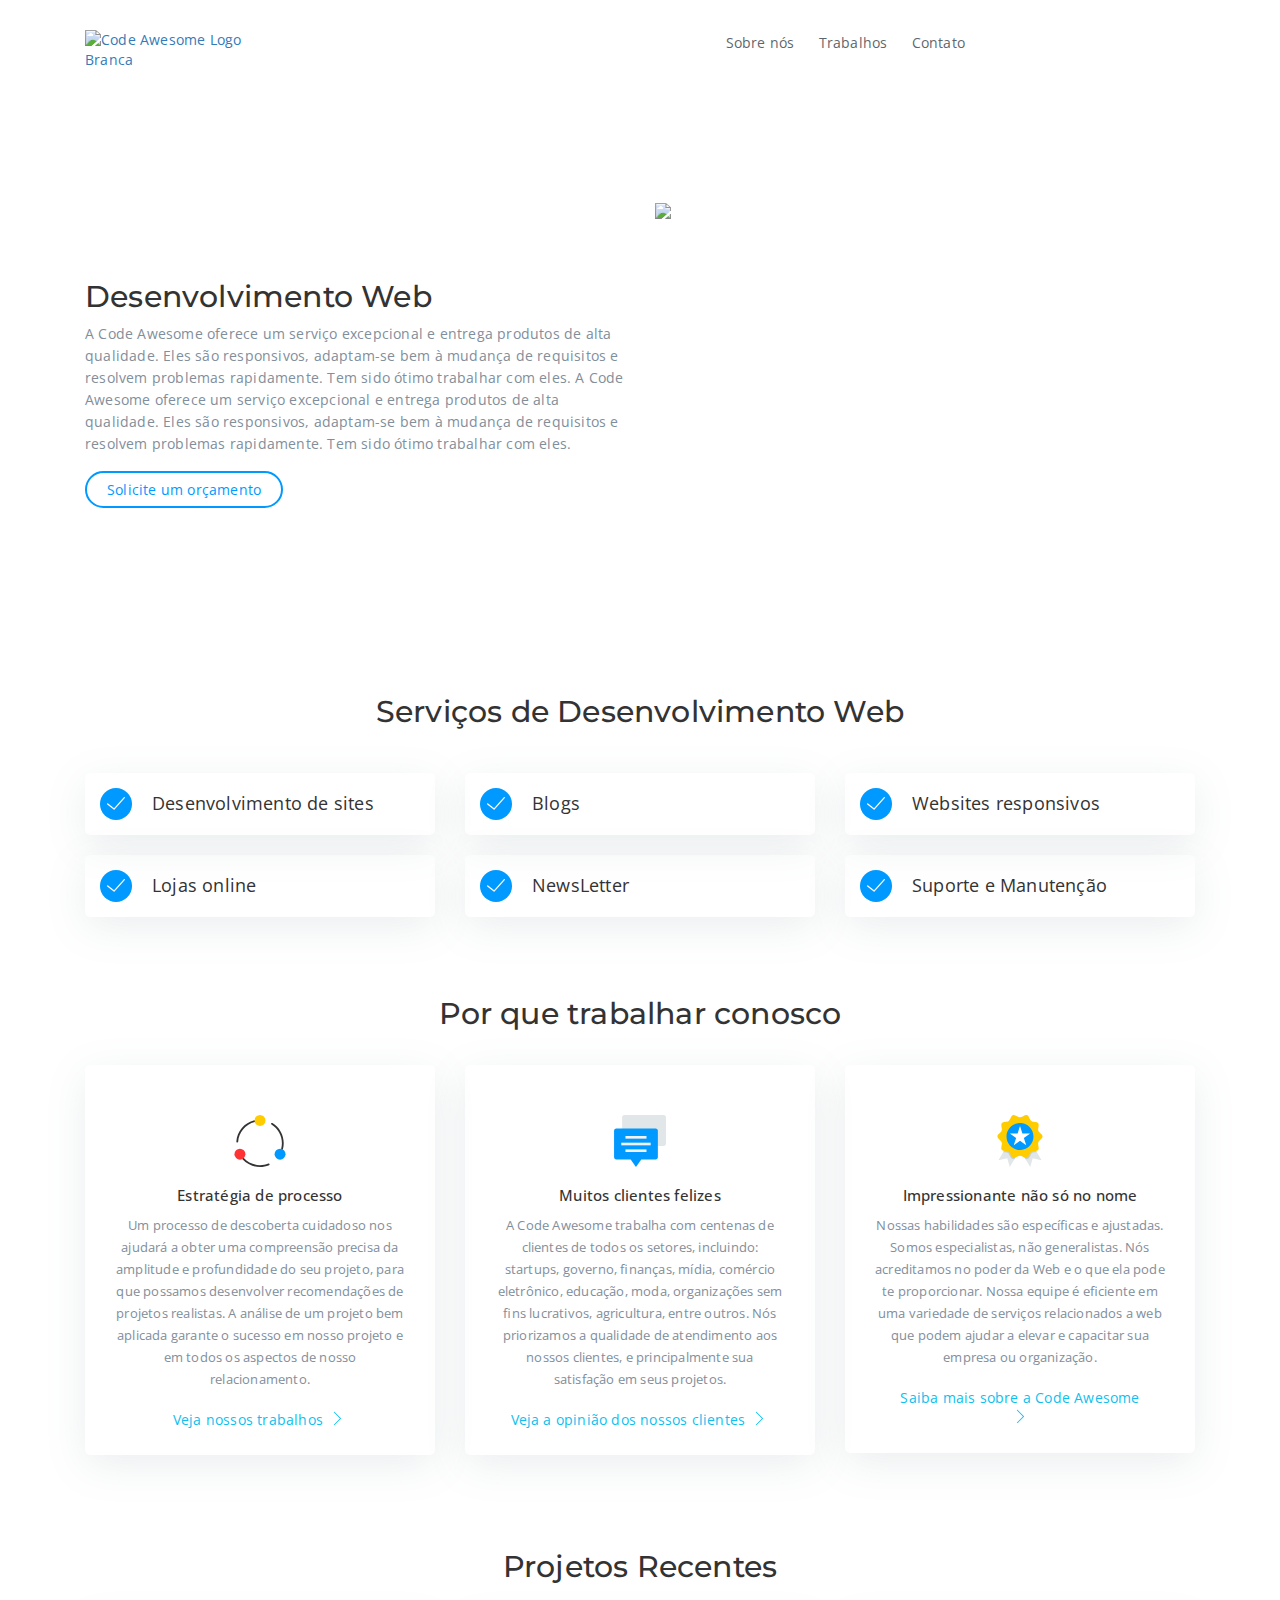
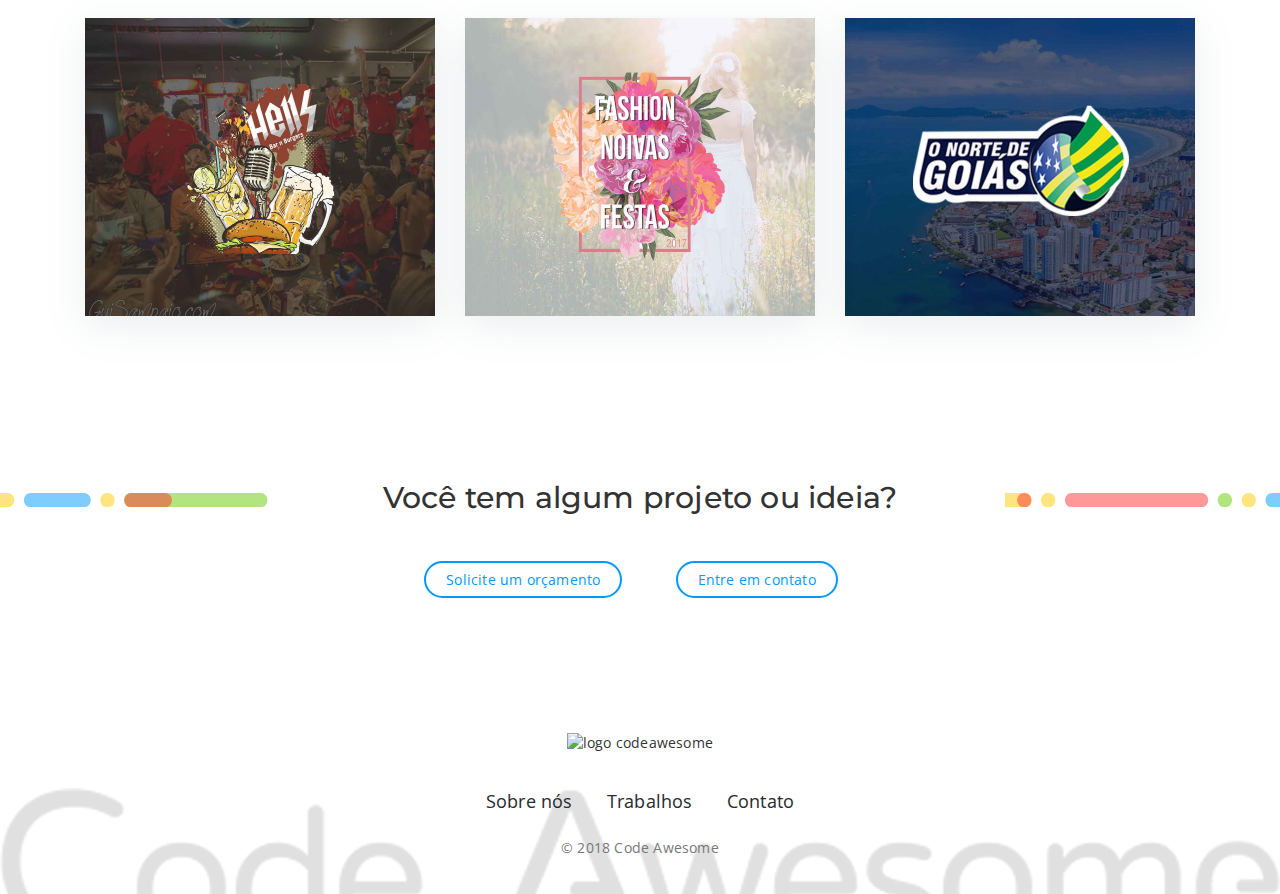
==== desenvolvimento-web.html @ 6a77bc19 "Adriano Nascentes" ====
<!DOCTYPE html>
<html lang="pt-br">
<head>
	<meta http-equiv="Content-Type" content="text/html; charset=utf-8">
	<meta name="viewport" content="width=device-width, initial-scale=1.0">
	<link rel="shortcut icon" href="images/logo/logo-codeawesome.png" type="image/x-icon"/>
	<!-- CSS dependencies -->
	<link rel="stylesheet" type="text/css" href="css/bootstrap.css" />
	<link rel="stylesheet" type="text/css" href="css/font-awesome.min.css" />
	<link rel="stylesheet" type="text/css" href="css/main.css"/>
	<link rel="stylesheet" type="text/css" href="css/font-style.css" />
	<link rel="stylesheet" type="text/css" href="css/social.css" />
	<link rel="stylesheet" type="text/css" href="css/social-mobile-max768.css" />
	<link rel="stylesheet" type="text/css" href="css/custom-css.css">
	<link rel="stylesheet" type="text/css" href="css/mobile-custom-css.css">
	<link rel="stylesheet" href="css/Footer-white.css">
	<link rel="stylesheet" href="https://use.fontawesome.com/releases/v5.0.13/css/all.css" integrity="sha384-DNOHZ68U8hZfKXOrtjWvjxusGo9WQnrNx2sqG0tfsghAvtVlRW3tvkXWZh58N9jp" crossorigin="anonymous">
	<link rel="stylesheet" href="https://maxcdn.bootstrapcdn.com/bootstrap/3.3.7/css/bootstrap.min.css">
	<link href="https://fonts.googleapis.com/css?family=Montserrat:100,100i,200,200i,300,300i,400,400i,500,500i,600,600i,700,700i,800,800i,900,900i|Nunito:200,200i,300,300i,400,400i,600,600i,700,700i,800,800i,900,900i|Open+Sans:300,300i,400,400i,600,600i,700,700i,800,800i" rel="stylesheet"> 
	<title>Code Awesome - Desenvolvimento Front-end</title>
</head>
<body>
	<header class="codeawesome-header">
	  <div class="container">
	    <div class="row">
	      <div class="col-md-12 col-xs-12">
	        <div class="col-md-2 col-xs-12 codeawesome-logo">
	          <a href="https://codeawesomebr.github.io/">
	            <img src="https://image.ibb.co/jSWgPH/logo_codeawesome.png" alt="Code Awesome Logo Branca"/>
	          </a>
	        </div>
	        <div class="col-md-8 col-xs-12 main-menu-codeawesome">
	          <ul class="main-menu">
	            <li><a href="#">Sobre nós</a></li>
	            <li><a href="#">Trabalhos</a></li>
	            <li class="submenu-tooltip">
                <span class="contact-text">Contato</span>
                  <div class="tooltip-content">
                    <a href="#" data-contact-id="live:codeawesome_3" class="skype-button bubble contact-links"><i class="fab fa-skype"></i></a>
                    <a href="https://api.whatsapp.com/send?phone=5561992663594" class="contact-links" target="_blank"><i class="fab fa-whatsapp"></i></a>
                    <a href="#" id="facebook-chat" class="contact-links"><i class="fab fa-facebook-messenger"></i></a>
                  </div>
              </li>
	          </ul>
	        </div>
	        <div class="col-md-2 col-xs-12 main-menu-codeawesome">
	          <ul class="menu-social-midia">
	            <li><a href="https://www.instagram.com/code_awesome_/" target="_blank"><i class="fab fa-instagram"></a></i></li>
	          </ul>
	        </div>
	      </div>
	    </div>
	  </div>
	</header>
	<!--Start Mobile-->
	<button class="menu__button" style="background: #282828; position: fixed;">
	   <i class="fas fa-bars"></i>
	</button>
    <div class="mobile-menu" style="height: 0%;">
      <!--Botão para abrir o menu-->
      <section class="menu__body">
        <div class="menu__header">
        <!--Logo do menu mobile-->
        <span class="logo-menu-mobile"><img src="https://image.ibb.co/jSWgPH/logo_codeawesome.png" alt="logo_icode" border="0"></span>

        <!--Botão de fechar menu-->
        <button title="Close" class="close">
          <i class="far fa-times-circle"></i>
        </button>
        </div>

        <!--Itens do menu mobile-->
        <div class="menu__links">
          <a href="#0">Sobre nós</a>
          <a href="#0">Trabalhos</a>
          <a href="#0">Serviços</a>
          <a href="#0">Política de Privacidade</a>
        </div>

        <!--Icones de acesso rápido, ligar, email, facebook etc.-->
        <div class="menu__contact">
            <a id="phone-chat" href="tel:6136292085" class="contact-links-mobile">
              <i class="fas fa-phone"></i>
            </a>
            <a id="wpp-chat" href="https://api.whatsapp.com/send?phone=5561992663594" class="contact-links-mobile" target="_blank">
            	<i class="fab fa-whatsapp"></i>
            </a>
            <a href="#" id="facebook-chat" class="contact-links-mobile">
            	<i class="fab fa-facebook-messenger"></i>
            </a>
            <a href="https://www.instagram.com/code_awesome_/" id="instagram-mobile-icon" class="contact-links-mobile">
            	<i class="fab fa-instagram"></i>
            </a>
         </div>
       </section>
       <div id="mapa-empresa" hidden="hidden">
         <div class="mapa">
            <button title="Close" class="close">
              <i class="far fa-times-circle"></i>
            </button>
            <iframe src="https://www.google.com/maps/embed?pb=!1m18!1m12!1m3!1d3833.920117176298!2d-47.985009385621446!3d-16.06963458888066!2m3!1f0!2f0!3f0!3m2!1i1024!2i768!4f13.1!3m3!1m2!1s0x9359841f0e6d2d81%3A0x2380f29e34dae63a!2sUnnamed+Road%2C+Valpara%C3%ADso+de+Goi%C3%A1s+-+GO!5e0!3m2!1spt-BR!2sbr!4v1523484098162" width="100%" height="450" frameborder="0" style="border:0" allowfullscreen></iframe>
         </div>
       </div>
       <div class="menu__overlay" hidden="hidden"></div>
    </div>
	<!--End Mobile-->
	<div class="code-awesome-service-page padding-50 padding-top">
		<div class="container">
			<div class="row">
				<div class="col-md-12 col-xs-12">
					<div class="col-md-6 col-xs-12 padding-60-all">
						<h2>Desenvolvimento Web</h2>
						<p>A Code Awesome oferece um serviço excepcional e entrega produtos de alta qualidade. Eles são responsivos, adaptam-se bem à mudança de requisitos e resolvem problemas rapidamente. Tem sido ótimo trabalhar com eles. A Code Awesome oferece um serviço excepcional e entrega produtos de alta qualidade. Eles são responsivos, adaptam-se bem à mudança de requisitos e resolvem problemas rapidamente. Tem sido ótimo trabalhar com eles.</p>
						<div class="col-md-12 col-xs-12" style="padding: 15px 0px;">
							<a class="button blueButton">Solicite um orçamento</a>
						</div>
					</div>
					<div class="col-md-6 col-xs-12">
						<img src="https://www.creatio.com.au/static/images/img/work-websites.svg"/>
					</div>
				</div>
			</div>
		</div>
	</div>
	<div class="code-awesome-service-page-info padding-25">
		<div class="container">
			<div class="row">
				<div class="col-md-12 col-xs-12 info-service-page">
					<h2 class="padding-25">Serviços de Desenvolvimento Web</h2>
					<div class="col-md-4 col-xs-12 info-service-page-item">
						<div class="col-md-12 col-xs-12 item-service-page">
							<div class="item-page-flex">
								<span class="icon">
									<svg version="1.1" xmlns="http://www.w3.org/2000/svg" xmlns:xlink="http://www.w3.org/1999/xlink" x="0px" y="0px" viewBox="0 0 50 50" style="enable-background:new 0 0 50 50;" xml:space="preserve">
										<circle class="blueCircle" style="fill:#93c01f;" cx="25" cy="25" r="25"></circle>
										<polyline style="fill:none;stroke:#FFFFFF;stroke-width:2;stroke-linecap:round;stroke-linejoin:round;stroke-miterlimit:10;" points="
										38,15 22,33 12,25 "></polyline>
									</svg>
								</span>Desenvolvimento de sites</div>
							</div>
							<div class="col-md-12 col-xs-12 item-service-page">
								<div class="item-page-flex"><span class="icon">
									<svg version="1.1" xmlns="http://www.w3.org/2000/svg" xmlns:xlink="http://www.w3.org/1999/xlink" x="0px" y="0px" viewBox="0 0 50 50" style="enable-background:new 0 0 50 50;" xml:space="preserve">
										<circle class="blueCircle" style="fill:#93c01f;" cx="25" cy="25" r="25"></circle>
										<polyline style="fill:none;stroke:#FFFFFF;stroke-width:2;stroke-linecap:round;stroke-linejoin:round;stroke-miterlimit:10;" points="
										38,15 22,33 12,25 "></polyline>
									</svg>
								</span>Lojas online</div>
							</div>
						</div>
						<div class="col-md-4 col-xs-12 info-service-page-item">
							<div class="col-md-12 col-xs-12 item-service-page">
								<div class="item-page-flex"><span class="icon">
									<svg version="1.1" xmlns="http://www.w3.org/2000/svg" xmlns:xlink="http://www.w3.org/1999/xlink" x="0px" y="0px" viewBox="0 0 50 50" style="enable-background:new 0 0 50 50;" xml:space="preserve">
										<circle class="blueCircle" style="fill:#93c01f;" cx="25" cy="25" r="25"></circle>
										<polyline style="fill:none;stroke:#FFFFFF;stroke-width:2;stroke-linecap:round;stroke-linejoin:round;stroke-miterlimit:10;" points="
										38,15 22,33 12,25 "></polyline>
									</svg>
								</span>Blogs</div>
							</div>
							<div class="col-md-12 col-xs-12 item-service-page">
								<div class="item-page-flex"><span class="icon">
									<svg version="1.1" xmlns="http://www.w3.org/2000/svg" xmlns:xlink="http://www.w3.org/1999/xlink" x="0px" y="0px" viewBox="0 0 50 50" style="enable-background:new 0 0 50 50;" xml:space="preserve">
										<circle class="blueCircle" style="fill:#93c01f;" cx="25" cy="25" r="25"></circle>
										<polyline style="fill:none;stroke:#FFFFFF;stroke-width:2;stroke-linecap:round;stroke-linejoin:round;stroke-miterlimit:10;" points="
										38,15 22,33 12,25 "></polyline>
									</svg>
								</span>NewsLetter</div>
							</div>
						</div>
						<div class="col-md-4 col-xs-12 info-service-page-item">
							<div class="col-md-12 col-xs-12 item-service-page">
								<div class="item-page-flex"><span class="icon">
									<svg version="1.1" xmlns="http://www.w3.org/2000/svg" xmlns:xlink="http://www.w3.org/1999/xlink" x="0px" y="0px" viewBox="0 0 50 50" style="enable-background:new 0 0 50 50;" xml:space="preserve">
										<circle class="blueCircle" style="fill:#93c01f;" cx="25" cy="25" r="25"></circle>
										<polyline style="fill:none;stroke:#FFFFFF;stroke-width:2;stroke-linecap:round;stroke-linejoin:round;stroke-miterlimit:10;" points="
										38,15 22,33 12,25 "></polyline>
									</svg>
								</span>Websites responsivos</div  >
							</div>
							<div class="col-md-12 col-xs-12 item-service-page">
								<div class="item-page-flex"><span class="icon">
									<svg version="1.1" xmlns="http://www.w3.org/2000/svg" xmlns:xlink="http://www.w3.org/1999/xlink" x="0px" y="0px" viewBox="0 0 50 50" style="enable-background:new 0 0 50 50;" xml:space="preserve">
										<circle class="blueCircle" style="fill:#93c01f;" cx="25" cy="25" r="25"></circle>
										<polyline style="fill:none;stroke:#FFFFFF;stroke-width:2;stroke-linecap:round;stroke-linejoin:round;stroke-miterlimit:10;" points="
										38,15 22,33 12,25 "></polyline>
									</svg>
								</span>Suporte e Manutenção</div>
							</div>
						</div>
					</div>
				</div>
			</div>
		</div>
		<div class="code-awesome-motivos text-align-center">
			<div class="container">
				<div class="row">
					<div class="col-md-12 col-xs-12">
						<h2 class="padding-25">Por que trabalhar conosco</h2>
						<div class="col-md-4 col-xs-12">
							<div class="item-motivos">
								<img src="images/svg/icone-motivos-01.svg">
								<h3>Estratégia de processo</h3>
								<p>Um processo de descoberta cuidadoso nos ajudará a obter uma compreensão precisa da amplitude e profundidade do seu projeto, para que possamos desenvolver recomendações de projetos realistas. A análise de um projeto bem aplicada garante o sucesso em nosso projeto e em todos os aspectos de nosso relacionamento.</p>
								<a>
									Veja nossos trabalhos
									<span class="icon"> <svg enable-background="new 0 0 129 129" version="1.1" viewBox="0 0 129 129" xmlns="http://www.w3.org/2000/svg" xmlns:xlink="http://www.w3.org/1999/xlink"> <g> <path d="m40.4,121.3c-0.8,0.8-1.8,1.2-2.9,1.2s-2.1-0.4-2.9-1.2c-1.6-1.6-1.6-4.2 0-5.8l51-51-51-51c-1.6-1.6-1.6-4.2 0-5.8 1.6-1.6 4.2-1.6 5.8,0l53.9,53.9c1.6,1.6 1.6,4.2 0,5.8l-53.9,53.9z"></path> </g> </svg></span>
								</a>
							</div>
						</div>
						<div class="col-md-4 col-xs-12">
							<div class="item-motivos">
								<img src="images/svg/icone-motivos-02.svg">
								<h3>Muitos clientes felizes</h3>
								<p>A Code Awesome trabalha com centenas de clientes de todos os setores, incluindo: startups, governo, finanças, mídia, comércio eletrônico, educação, moda, organizações sem fins lucrativos, agricultura, entre outros. Nós priorizamos a qualidade de atendimento aos nossos clientes, e principalmente sua satisfação em seus projetos.</p>
								<a>
									Veja a opinião dos nossos clientes
									<span class="icon"> <svg enable-background="new 0 0 129 129" version="1.1" viewBox="0 0 129 129" xmlns="http://www.w3.org/2000/svg" xmlns:xlink="http://www.w3.org/1999/xlink"> <g> <path d="m40.4,121.3c-0.8,0.8-1.8,1.2-2.9,1.2s-2.1-0.4-2.9-1.2c-1.6-1.6-1.6-4.2 0-5.8l51-51-51-51c-1.6-1.6-1.6-4.2 0-5.8 1.6-1.6 4.2-1.6 5.8,0l53.9,53.9c1.6,1.6 1.6,4.2 0,5.8l-53.9,53.9z"></path> </g> </svg></span>
								</a>
							</div>
						</div>
						<div class="col-md-4 col-xs-12">
							<div class="item-motivos">
								<img src="images/svg/icone-motivos-03.svg">
								<h3>Impressionante não só no nome</h3>
								<p>Nossas habilidades são específicas e ajustadas. Somos especialistas, não generalistas. Nós acreditamos no poder da Web e o que ela pode te proporcionar. Nossa equipe é eficiente em uma variedade de serviços relacionados a web que podem ajudar a elevar e capacitar sua empresa ou organização.</p>
								<a>
									Saiba mais sobre a Code Awesome
									<span class="icon"> <svg enable-background="new 0 0 129 129" version="1.1" viewBox="0 0 129 129" xmlns="http://www.w3.org/2000/svg" xmlns:xlink="http://www.w3.org/1999/xlink"> <g> <path d="m40.4,121.3c-0.8,0.8-1.8,1.2-2.9,1.2s-2.1-0.4-2.9-1.2c-1.6-1.6-1.6-4.2 0-5.8l51-51-51-51c-1.6-1.6-1.6-4.2 0-5.8 1.6-1.6 4.2-1.6 5.8,0l53.9,53.9c1.6,1.6 1.6,4.2 0,5.8l-53.9,53.9z"></path> </g> </svg></span>
								</a>
							</div>
						</div>
					</div>
				</div>
			</div>
		</div>
		<div class="codeawesome-intro-project-recent padding-50 text-align-center">
			<div class="container">
				<div class="row">
					<div class="col-md-12 col-xs-12">
						<h2 class="padding-25">Projetos Recentes</h2>
						<div class="col-md-4 col-xs-12">
							<a href="#" class="info-project">
								<img src="images/clientes/hellsbarnburguers.jpg"/>
								<div class="project-legend">
									<h3>Hells Bar N Burgers</h3>
									<p>A Code Awesome oferece um serviço excepcional e entrega produtos de alta qualidade. Eles são responsivos, adaptam-se bem à mudança de requisitos e resolvem problemas rapidamente</p>
								</div>
							</a>
						</div>
						<div class="col-md-4 col-xs-12">
							<a href="#" class="info-project">
								<img src="images/clientes/fashionnoivasefestas.jpg"/>
								<div class="project-legend">
									<h3>Fashion Noivas</h3>
									<p>A Code Awesome oferece um serviço excepcional e entrega produtos de alta qualidade. Eles são responsivos, adaptam-se bem à mudança de requisitos e resolvem problemas rapidamente</p>
								</div>
							</a>
						</div>
						<div class="col-md-4 col-xs-12">
							<a href="#" class="info-project">
								<img src="images/clientes/onortedegoias.jpg"/>
								<div class="project-legend">
									<h3>O Norte de Goias</h3>
									<p>A Code Awesome oferece um serviço excepcional e entrega produtos de alta qualidade. Eles são responsivos, adaptam-se bem à mudança de requisitos e resolvem problemas rapidamente</p>
								</div>
							</a>
						</div>
					</div>
				</div>
			</div>
		</div>
		<div class="codeawesome-intro-section padding-25">
			<svg version="1.1" id="Layer_1" x="0px" y="0px" viewBox="0 0 1340 16" style="enable-background:new 0 0 1340 16;" xml:space="preserve">
				<rect x="-85" y="1" rx="7" ry="7" width="100" height="15"
				style="fill:var(--corAmarelaLogo);opacity:var(--opacityLine)" />
				<rect x="25" y="1" rx="7" ry="7" width="70" height="15"
				style="fill:var(--corAzulLogo);opacity:var(--opacityLine)" />
				<rect x="105" y="1" rx="7" ry="7" width="15" height="15"
				style="fill:var(--corAmarelaLogo);opacity:var(--opacityLine)" />
				<rect x="130" y="1" rx="7" ry="7" width="150" height="15"
				style="fill:var(--corVerdeLogo);opacity:var(--opacityLine)" />
				<rect x="130" y="1" rx="7" ry="7" width="50" height="15"
				style="fill:var(--corVermelhaLogo);opacity:var(--opacityLine)" />
				<rect x="290" y="1" rx="7" ry="7" width="15" height="15"
				style="fill:var(--corAzulLogo);opacity:var(--opacityLine)" />
				<rect x="315" y="1" rx="7" ry="7" width="15" height="15"
				style="fill:var(--corVermelhaLogo);opacity:var(--opacityLine)" />
				<rect x="340" y="1" rx="7" ry="7" width="30" height="15"
				style="fill:var(--corVermelhaLogo);opacity:var(--opacityLine)" />
				<rect x="380" y="1" rx="7" ry="7" width="30" height="15"
				style="fill:var(--corAzulLogo);opacity:var(--opacityLine)" />
				<rect x="420" y="1" rx="7" ry="7" width="130" height="15"
				style="fill:var(--corVermelhaLogo);opacity:var(--opacityLine)" />
				<rect x="560" y="1" rx="7" ry="7" width="15" height="15"
				style="fill:var(--corAzulLogo);opacity:var(--opacityLine)" />
				<rect x="585" y="1" rx="7" ry="7" width="15" height="15"
				style="fill:var(--corAzulLogo);opacity:var(--opacityLine)" />
				<rect x="610" y="1" rx="7" ry="7" width="40" height="15"
				style="fill:var(--corVermelhaLogo);opacity:var(--opacityLine)" />
				<rect x="660" y="1" rx="7" ry="7" width="60" height="15"
				style="fill:var(--corVermelhaLogo);opacity:var(--opacityLine)" />
				<rect x="730" y="1" rx="7" ry="7" width="40" height="15"
				style="fill:var(--corAzulLogo);opacity:var(--opacityLine)" />
				<rect x="780" y="1" rx="7" ry="7" width="15" height="15"
				style="fill:var(--corAzulLogo);opacity:var(--opacityLine)" />
				<rect x="805" y="1" rx="7" ry="7" width="15" height="15"
				style="fill:var(--corAzulLogo);opacity:var(--opacityLine)" />
				<rect x="830" y="1" rx="7" ry="7" width="60" height="15"
				style="fill:var(--corVermelhaLogo);opacity:var(--opacityLine)" />
				<rect x="900" y="1" rx="7" ry="7" width="100" height="15"
				style="fill:var(--corAzulLogo);opacity:var(--opacityLine)" />
				<rect x="1010" y="1" rx="7" ry="7" width="70" height="15"
				style="fill:var(--corAmarelaLogo);opacity:var(--opacityLine)" />
				<rect x="1010" y="1" rx="7" ry="7" width="30" height="15"
				style="fill:var(--corVerdeLogo);opacity:var(--opacityLine)"/>
				<rect x="1065" y="1" rx="7" ry="7" width="15" height="15"
				style="fill:var(--corVermelhaLogo);opacity:var(--opacityLine)" />
				<rect x="1090" y="1" rx="7" ry="7" width="15" height="15"
				style="fill:var(--corAmarelaLogo);opacity:var(--opacityLine)" />
				<rect x="1115" y="1" rx="7" ry="7" width="150" height="15"
				style="fill:var(--corVermelhaLogo);opacity:var(--opacityLine)" />
				<rect x="1275" y="1" rx="7" ry="7" width="15" height="15"
				style="fill:var(--corVerdeLogo);opacity:var(--opacityLine)" />
				<rect x="1300" y="1" rx="7" ry="7" width="15" height="15"
				style="fill:var(--corAmarelaLogo);opacity:var(--opacityLine);" />
				<rect x="1325" y="1" rx="7" ry="7" width="30" height="15"
				style="fill:var(--corAzulLogo);opacity:var(--opacityLine)" />
			</svg>
			<div class="container">
				<div class="row">
					<div class="col-md-12 col-xs-12 codeawesome-section-projeto-ideia padding-50">
						<div class="col-md-2 col-xs-12"></div>
						<div class="col-md-8 col-xs-12">
							<h2>Você tem algum projeto ou ideia?</h2>
							<div class="col-md-12 col-xs-12 padding-25">
								<div class="col-md-2 col-xs-12"></div>
								<div class="col-md-4 col-xs-12">
									<p><a class="button blueButton" target="_blank" href="https://dribbble.com/smartie">Solicite um orçamento</a></p>
								</div>
								<div class="col-md-4 col-xs-12">
									<p><a class="button blueButton" target="_blank" href="https://dribbble.com/smartie">Entre em contato</a></p>
								</div>
								<div class="col-md-2 col-xs-12"></div>
							</div>
						</div>
						<div class="col-md-2 col-xs-12"></div>
					</div>
				</div>
			</div>
		</div>
		<footer id="myFooter">
			<div class="container">
				<div class="row">
					<div class="col-md-12 col-xs-12 codeawesome-logo-footer">
						<img src="https://image.ibb.co/jSWgPH/logo_codeawesome.png" alt="logo codeawesome" border="0" />
					</div>
					<div class="col-md-12 col-xs-12">
						<ul>
							<li><a href="#">Sobre nós</a></li>
							<li><a href="#">Trabalhos</a></li>
							<li><a href="#">Contato</a></li>
						</ul>
						<p class="footer-copyright">© 2018 Code Awesome</p>
					</div>
				</div>
			</div>
		</footer>
		<script src="js/jquery-1.11.2.js"></script>
		<script src="js/jquery-ui.js"></script>
		<script src="js/bootstrap.js"></script>
		<script src="js/velocity.min.js"></script>
		<script src="js/velocity.ui.min.js"></script>
		<script src="js/custom.js"></script>
		<script src="js/main.js"></script>
		<script src="js/mobile-menu-script.js"></script>
	    <script src="https://swc.cdn.skype.com/sdk/v1/sdk.min.js"></script>
	    <script src="codeawesomebr.github.io/js/script.js"></script>
	    <script src="js/facebook-custom-chat.js"></script>
    

	    <!--Incluindo o chat do facebook-->
	    <!--1º passo incluir o SDK do facebook, mudar o código de localidade para seu pais-->
	    <div id="fb-root"></div>
		<script>(function(d, s, id) {
		  var js, fjs = d.getElementsByTagName(s)[0];
		  if (d.getElementById(id)) return;
		  js = d.createElement(s); js.id = id;
		  js.src = 'https://connect.facebook.net/pt_BR/sdk/xfbml.customerchat.js#xfbml=1&version=v2.12&autoLogAppEvents=1';
		  fjs.parentNode.insertBefore(js, fjs);
		}(document, 'script', 'facebook-jssdk'));</script>
		<!--2º passo Configuração do plugin em seu site.-->
		<!-- Your customer chat code -->
		<div class="fb-customerchat"
		  attribution=setup_tool
		  page_id="1980853758600180"
		  theme_color="#0099ff"
		  logged_in_greeting="Olá, como podemos ajuda-lo?"
		  logged_out_greeting="Olá, como podemos ajuda-lo?">
		</div>
	</body>
---- css/main.css ----
/*
*   PixFort
*   MegaPack
*   18/07/2017
*   Firas ODEH
*/

@import url(https://fonts.googleapis.com/css?family=Open+Sans:400,700);
@import url(https://fonts.googleapis.com/css?family=Montserrat:400,700);

/* Base */

    body { font-family: 'Open Sans',sans-serif !important;letter-spacing: .2px;
        /* Support for all WebKit browsers. */
        -webkit-font-smoothing: antialiased;
        /* Support for Safari and Chrome. */
        text-rendering: optimizeLegibility;

        /* Support for Firefox. */
        -moz-osx-font-smoothing: grayscale;

        /* Support for IE. */
        font-feature-settings: 'liga';
        -webkit-text-size-adjust: 100%;
    }

    .secondary-font { font-family: 'Montserrat', sans-serif; }
    a:hover, a:focus { text-decoration: none; }

    /* Typography */
    h1 { font-size: 48px;line-height: 77px; }
    h2 { font-size: 36px;line-height: 58px; }
    h3 { font-size: 28px;line-height: 45px; }
    h4 { font-size: 24px;line-height: 38px; }
    h5 { font-size: 20px;line-height: 32px; }
    h6 { font-size: 16px;line-height: 26px; }
    p { font-size: 14px;line-height: 22px; }

    .pix-inline-block { display: inline-block; }
    .pix-full-width { width: 100%; }
    .big-text-60 { font-size: 60px;line-height: 86px; }
    .big-text-24 { font-size: 24px;line-height: 38px; }
    .big-text-20 { font-size: 20px;line-height: 32px; }
    .big-text { font-size: 16px;line-height: 26px; }
    .small-text { font-size: 14px; }

    .pix-sm-lineheight { line-height: 58px; }
    .pix-xm-lineheight { line-height: 56px; }
    .pix-lineheight-24 { line-height: 24px; }
    .pix-lineheight-32 { line-height: 32px; }
    .pix-lineheight-36 { line-height: 36px !important; }


    .small-icon-25 { font-size: 25px;line-height: 25px }
    .small-icon-30 { font-size: 32px;line-height: 32px }
    .small-icon-36 { font-size: 36px;line-height: 36px }
    .small-icon-40 { font-size: 40px;line-height: 40px }
    .big-icon-50 { font-size: 50px;line-height: 50px; }
    .big-icon-55 { font-size: 55px; }
    .big-icon-65 { font-size: 65px;line-height: 65px; }
    .big-icon-60 { font-size: 60px;line-height: 60px; }
    .big-icon { font-size: 70px; }
    .big-icon-80 { font-size: 80px;line-height: 80px; }
    .big-icon-90 { font-size: 90px;line-height: 90px; }
    .big-icon-100 { font-size: 100px;line-height: 100px; }
    .big-icon-120 { font-size: 120px;line-height: 120px; }
    .big-icon-140 { font-size: 140px;line-height: 140px; }

    .pix-bold { font-weight: 700; }

    .pix-icon-big { font-size: 40px; }

    .big-line-height { line-height: 50px; }

    .pix-max-width-120 { max-width: 120px; }
    .pix-max-width-220 { max-width: 120px; }
    .pix-xxs-width-text { max-width: 270px;display: inline-block; }
    .pix-xs-width-text { max-width: 520px;display: inline-block; }
    .pix-small2-width-text { max-width: 580px;display: inline-block; }
    .pix-small-width-text { max-width: 700px;display: inline-block; }
    .pix-md-width-text { max-width: 750px;display: inline-block; }

    .pix-fixed-width { max-width: 100%;width: 700px; }
    .pix-fixed-width-580 { max-width: 100%;width: 580px; }
    .pix-fixed-width-480 { max-width: 100%;width: 480px; }
    .pix-fixed-width-380 { max-width: 100%;width: 380px; }

    /*  Colors  */
    .gray-light-black { background: #333; }
    .gray-dark-bg { background: #444; }
    .gray-bg { background: #f4f4f4; }
    .gray-2-bg { background: #eee; }
    .gray-3-bg { background: #ddd; }
    .white-bg { background: #fff;  }
    .orange-bg { background: #f7941d; }
    .blue-bg { background: #59a3fc; }
    .purple-bg { background: #9000F0; }
    .green-blue-bg { background: #00a78e; }
    .green-yellow-bg { background: #d0e100; }
    .green-gray { background: #556d6a; }
    .brown-bg { background: #84754e; }
    .green-bg { background: #82b541; }
    .blue-neon-bg { background: #009cde }
    .blue-neon-2-bg { background: #aae6ff }
    .green-neon-bg { background: #74FF00 }
    .red-bg { background: #ea4335; }
    .rose-bg { background: #ff0f50; }
    .yellow-bg { background: #fdbd10; }
    .dark-green-bg { background: #237f52; }
    .navy-blue-bg { background: #363f48; }
    .navy-blue-2-bg { background: #818e9b; }
    .light-green-bg { background: #00c853; }
    .light-blue-bg { background: #f2f6fa; }
    .dark-yellow-bg { background: #FBB034; }

    .pix-black { color: #000; }
    .pix-dark-black { color: #222; }
    .pix-light-black { color: #333; }
    .pix-black-gray-dark { color: #444; }
    .pix-black-gray { color: #666; }
    .pix-black-gray-light { color: #888; }

    .pix-white { color: #fff; }
    .pix-light-white { color: #ddd; }
    .pix-slight-white { color: #bbb; }
    .pix-gray { color: #999; }
    .pix-light-gray { color: #aaa; }
    .pix-orange { color: #f7941d; }
    .pix-orange-2 { color: #ffdfb8; }
    .pix-blue { color: #59a3fc; }
    .pix-purple { color: #9000F0; }
    .pix-green-blue { color: #00a78e; }
    .pix-green-blue-2 { color: #71dece; }
    .pix-green-yellow { color: #d0e100; }
    .pix-green-yellow-2 { color: #939e04; }
    .pix-green-gray { color: #556d6a; }
    .pix-green-gray-2 { color: #96B3B0; }
    .pix-brown { color: #84754e; }
    .pix-brown-2 { color: #cbbc94; }
    .pix-green-neon { color: #74FF00 }
    .pix-green { color: #82b541; }
    .pix-green-2 { color: #bee38e; }
    .pix-green-light { color: #00c853; }
    .pix-green-light-2 { color: #9DFAC3; }
    .pix-blue-neon { color: #009cde; }
    .pix-blue-neon-2 { color: #aae6ff; }
    .pix-blue-light { color: #f2f6fa; }
    .pix-blue-light-2 { color: #889DB2; }
    .pix-red { color: #ea4335; }
    .pix-rose { color: #ff0f50; }
    .pix-yellow { color: #fdbd10; }
    .pix-yellow-2 { color: #b3870d; }
    .pix-yellow-dark { color: #FBB034; }
    .pix-yellow-dark-2 { color: #F9E1BB; }
    .pix-dark-green { color: #237f52; }
    .pix-dark-green-2 { color: #57cd93; }
    .pix-navy-blue { color: #363F48; }
    .pix-navy-blue-2 { color: #818e9b; }

    .pix-facebook-color { color: #3b5998; }
    .pix-google-plus-color { color: #dd4b39; }
    .pix-twitter-color { color: #1da1f2; }


    .pix-border-gray { border-color: #bbb; }
    .pix-border-green-neon { border-color: #74FF00 }

    .pix-black-transparent-15 { background: rgba(0,0,0,0.15); }
    .pix-black-transparent-20 { background: rgba(0,0,0,0.2); }
    .pix-black-transparent-30 { background: rgba(0,0,0,0.3); }
    .pix-black-transparent-40 { background: rgba(0,0,0,0.4); }
    .pix-black-transparent-50 { background: rgba(0,0,0,0.5); }

    /* line Buttons Color */
    .pix-white-line, .pix-white-line:hover, .pix-white-line:focus { border-color: #fff;color: #fff; }
    .pix-purple-line, .pix-purple-line:hover { border-color: #9000F0;color: #9000F0; }
    .pix-orange-line, .pix-orange-line:hover { border-color: #f7941d;color: #f7941d; }
    .pix-yellow-line, .pix-yellow-line:hover { border-color: #FDBD10;color: #FDBD10; }
    .pix-green-line, .pix-green-line:hover { border-color: #82B541;color: #82B541; }

    /* Padding */
    .pix-padding { padding: 60px 0; }
    .pix-padding-20 { padding: 20px; }
    .pix-padding-v-5 { padding-top: 5px;padding-bottom: 5px; }
    .pix-padding-v-10 { padding-top: 10px;padding-bottom: 10px; }
    .pix-padding-v-20 { padding-top: 20px;padding-bottom: 20px; }
    .pix-padding-v-30 { padding-top: 30px;padding-bottom: 30px; }
    .pix-padding-v-40 { padding-top: 40px;padding-bottom: 40px; }
    .pix-padding-v-50 { padding-top: 50px;padding-bottom: 50px; }
    .pix-padding-v-65 { padding-top: 65px;padding-bottom: 65px; }
    .pix-padding-v-75 { padding-top: 75px;padding-bottom: 75px; }
    .pix-padding-v-85 { padding-top: 85px;padding-bottom: 85px; }
    .pix-padding-v-100 { padding-top: 100px;padding-bottom: 100px; }
    .pix-padding-v-130 { padding-top: 130px;padding-bottom: 130px; }
    .pix-padding-v-150 { padding-top: 150px;padding-bottom: 150px; }
    .pix-padding-h-5 { padding-left: 5px;padding-right: 5px; }
    .pix-padding-h-10 { padding-left: 10px;padding-right: 10px; }
    .pix-padding-h-20 { padding-left: 20px;padding-right: 20px; }
    .pix-padding-h-30 { padding-left: 30px;padding-right: 30px; }
    .pix-padding-h-90 { padding-left: 90px;padding-right: 90px; }
    .pix-padding-top-10 { padding-top: 10px; }
    .pix-padding-top-15 { padding-top: 15px; }
    .pix-padding-top-20 { padding-top: 20px; }
    .pix-padding-top-30 { padding-top: 30px; }
    .pix-padding-top-40 { padding-top: 40px; }
    .pix-padding-top-50 { padding-top: 50px; }
    .pix-padding-top-60 { padding-top: 60px; }
    .pix-padding-top-80 { padding-top: 80px; }
    .pix-padding-top-100 { padding-top: 100px; }
    .pix-padding-top-120 { padding-top: 120px; }
    .pix-padding-bottom-15 { padding-bottom: 15px; }
    .pix-padding-bottom-20 { padding-bottom: 20px; }
    .pix-padding-bottom-30 { padding-bottom: 30px; }
    .pix-padding-bottom-40 { padding-bottom: 40px; }
    .pix-padding-bottom-60 { padding-bottom: 60px; }
    .pix-padding-bottom-80 { padding-bottom: 80px; }
    .pix-padding-right-20 { padding-right: 20px; }
    .pix-padding-left-10 { padding-left: 10px; }
    .pix-padding-left-5 { padding-left: 5px; }
    .pix-no-h-padding { padding-left: 0px;padding-right: 0px; }
    /* Margin */
    .pix-margin-v-10 { margin: 10px 0; }
    .pix-margin-v-20 { margin: 20px 0; }
    .pix-margin-v-30 { margin: 30px 0; }
    .pix-margin-v-40 { margin-top: 40px;margin-bottom: 40px; }
    .pix-margin-v-50 { margin: 50px 0; }
    .pix-margin-h-10 { margin-left: 10px;margin-right: 10px; }
    .pix-margin-h-20 { margin-left: 20px;margin-right: 20px; }
    .pix-margin-h-40 { margin-left: 40px;margin-right: 40px; }
    .pix-margin-top-5 { margin-top: 5px; }
    .pix-margin-top-10 { margin-top: 10px; }
    .pix-margin-top-20 { margin-top: 20px; }
    .pix-margin-top-30 { margin-top: 30px; }
    .pix-margin-top-40 { margin-top: 40px; }
    .pix-margin-top-50 { margin-top: 50px; }
    .pix-margin-bottom-10 { margin-bottom: 10px; }
    .pix-margin-bottom-20 { margin-bottom: 20px; }
    .pix-margin-bottom-22 { margin-bottom: 22px; }
    .pix-margin-bottom-30 { margin-bottom: 30px; }

    .pix-margin-right-5 { margin-right: 5px; }
    .pix-margin-right-10 { margin-right: 10px; }
    .pix-margin-right-20 { margin-right: 20px; }


    .pix-no-margin-top { margin-top: 0px; }
    .pix-no-margin-bottom { margin-bottom: 0px; }
    .pix-no-h-margin { margin-left: 0px;margin-right: 0px; }


    /* Negative margin */
    .pix-margin-fix-top { position: relative;top: -3px;}


    /* Shapes */
    .pix-cirlce { border-radius: 100%;padding: 20px;display: inline-block;position: relative; }
    .pix-circle-img { border-radius: 100%; }
    .pix-cirlce-2 { border-radius: 100%;padding: 20px;display: inline-block;position: relative;border:2px solid #ddd;min-width: 90px;text-align: center; }
    .pix-cirlce-3 { border-radius: 100%;padding: 4px;display: inline-block;position: relative;border:2px solid #74FF00;min-width: 40px;text-align: center; }
    .pix-cirlce-3 i { position: relative;top: 2px; }
    .pix-cirlce-4 { border-radius: 100%;padding: 40px;display: inline-block;position: relative;border: 3px solid #eee;min-width: 40px;text-align: center;line-height: 0px;max-width: 100% !important;height: auto;min-height: 180px;min-width: 180px; }
    .pix-cirlce-4 i { position: relative;top: 8px; }
    .pix-cirlce-5 { border-radius: 100%;padding: 20px;display: inline-block;position: relative;min-width: 100px;text-align: center;line-height: 0;min-width: 100px;min-height: 100px; }
    .pix-cirlce-5 i { position: relative;top: 4px; }
    .pix-cirlce-6 { border-radius: 100%;padding: 20px;display: inline-block;position: relative;text-align: center;line-height: 0;min-width: 150px;min-height: 150px; }
    .pix-cirlce-6 i { position: relative;top: 20px; }
    .pix-cirlce-6 h1 { position: relative;top: -5px; }
    .pix-cirlce-7 { border-radius: 100%;padding: 20px;border: 2px solid #eee;display: inline-block;position: relative;text-align: center;line-height: 0;min-width: 120px;min-height: 120px; }
    .pix-cirlce-7 i { position: relative;top: 5px; }



    .pix-round-shape { width: 75px;height: 75px;border-radius: 50%;overflow: hidden;display: inline-block;text-align: center;position: relative;}
    .pix-round-shape img { position: absolute;height: 100%;width: auto;max-width: inherit;left: 50%;top: 50%;-webkit-transform: translateY(-50%) translateX(-50%);display: block; }
    .pix-round-shape-200 {position: relative;border-radius: 50%;width: 200px;height: 200px;display: inline-block;overflow: hidden;}
    .pix-round-shape-200 img {position: absolute;display: block;height: 100%;width: auto;max-width: inherit;left: 50%;top: 50%;-webkit-transform: translateY(-50%) translateX(-50%);}
    .pix-round-shape-180 {position: relative;border-radius: 50%;width: 180px;height: 180px;display: inline-block;overflow: hidden;}
    .pix-round-shape-180 img {position: absolute;display: block;height: 100%;width: auto;max-width: inherit;left: 50%;top: 50%;-webkit-transform: translateY(-50%) translateX(-50%);}
    .pix-round-shape-150 {position: relative;border-radius: 50%;width: 150px;height: 150px;display: inline-block;overflow: hidden;}
    .pix-round-shape-150 img {position: absolute;display: block;height: 100%;width: auto;max-width: inherit;left: 50%;top: 50%;-webkit-transform: translateY(-50%) translateX(-50%);}
    .pix-round-shape-140 {position: relative;border-radius: 50%;width: 140px;height: 140px;display: inline-block;overflow: hidden;}
    .pix-round-shape-140 img {position: absolute;display: block;height: 100%;width: auto;max-width: inherit;left: 50%;top: 50%;-webkit-transform: translateY(-50%) translateX(-50%);}
    .pix-round-shape-120 {position: relative;border-radius: 50%;width: 120px;height: 120px;display: inline-block;overflow: hidden;}
    .pix-round-shape-120 img {position: absolute;display: block;height: 100%;width: auto;max-width: inherit;left: 50%;top: 50%;-webkit-transform: translateY(-50%) translateX(-50%);}
    .pix-round-shape-80 {position: relative;border-radius: 50%;width: 80px;height: 80px;display: inline-block;overflow: hidden;}
    .pix-round-shape-80 img {position: absolute;display: block;height: 100%;width: auto;max-width: inherit;left: 50%;top: 50%;-webkit-transform: translateY(-50%) translateX(-50%);}
    .pix-round-shape-60 {position: relative;border-radius: 50%;width: 60px;height: 60px;display: inline-block;overflow: hidden;}
    .pix-round-shape-60 img {position: absolute;display: block;height: 100%;width: auto;max-width: inherit;left: 50%;top: 50%;-webkit-transform: translateY(-50%) translateX(-50%);}

    .pix-round-3 { border-radius: 50%;width: 50px;position: absolute;display: block; }

    .pix-cover-shape-300 {position: relative;width: 100%;height: 300px;display: inline-block;overflow: hidden;border-radius: 3px;}
    .pix-cover-shape-220 {position: relative;width: 100%;height: 220px;display: inline-block;overflow: hidden;}
    .pix-cover-shape-180 {position: relative;width: 100%;height: 180px;display: inline-block;overflow: hidden;border-radius: 3px;}
    .pix-cover-shape-180.no-radius {border-radius: 0px;}
    .pix-cover-shape-150 {position: relative;width: 100%;height: 150px;display: inline-block;overflow: hidden;border-radius: 3px;}

    .pix-cover-shape-300 img, .pix-cover-shape-180 img, .pix-cover-shape-150 img {position: absolute;display: block;min-height: 100%;width: auto;max-width: inherit;left: 50%;top: 50%;-webkit-transform: translateY(-50%) translateX(-50%);width: 100%;}
    .pix-cover-shape-220 img {position: absolute;display: block;min-height: 100%;width: auto;max-width: inherit;left: 50%;top: 50%;-webkit-transform: translateY(-50%) translateX(-50%);height: 100%;}

    .pix-media-img-220 img { max-width: 220px;position: relative;}
    .pix-media-shape-220 {width:100%;position: relative;display: inline-block;overflow: hidden;border-radius: 3px; }
    .pix-media-shape-220 img {height: auto;border-radius: 3px;max-width: 220px;width: auto;}

    .pix-shadow-down { box-shadow: 0 1px 0px 0px rgba(0,0,0,0.2); }

    .pix-bar { height: 5px;width: 80px;display: inline-block;position: relative; }
    /* Buttons */
    .btn { border-radius: 3px;padding: 8px 18px;border: 0px; }
    .btn.btn-xl { padding: 18px 44px;font-size: 16px; }
    .btn.pix-line.btn-xl { padding-top: 16px;padding-bottom: 16px; }
    .btn.btn-lg { padding: 14px 30px; }
    .btn.btn-md { padding: 12px 26px; }
    .btn.btn-sm { padding: 6px 14px; }
    .btn.btn-xs { padding: 2px 10px; }
    .btn:not(.pix-line):not(.btn-flat):not(.btn-link):hover { box-shadow: 0 0 3rem 3rem rgba(0,0,0,0.08) inset; }
    .btn.btn-flat:hover { box-shadow: 0 -3px 0px 0px rgba(0,0,0,0.3) inset, 0 0 3rem 3rem rgba(0,0,0,0.08) inset; }
    .btn.pix-line:hover { }
    .btn.pix-white:hover { color: #fff; }

    .btn.pix-line { border:3px solid; }
    .btn-round-lg, form.form-round-lg .form-control { border-radius: 30px; }
    .btn-round-xl { border-radius: 40px; }

    .btn-flat { box-shadow: 0 -3px 0px 0px rgba(0,0,0,0.2) inset; }


    .btn.wide { padding-left: 34px;padding-right: 34px; }
    .btn-lg.wide { padding-left: 40px;padding-right: 40px; }
    .btn-md.wide { padding-left: 46px;padding-right: 46px; }
    .btn-xl.wide { padding-left: 50px;padding-right: 50px; }
    .btn-xl.wide-2 { padding-left: 70px;padding-right: 70px; }

    .btn.btn-link:hover,
    .btn.btn-link:focus { text-decoration: none;background: rgba(0,0,0,0.02); }
    .pix-margin-links .btn.btn-link { margin-bottom: 10px; }


    .pix-circle-btn { background: rgba(0,0,0,0.12);display: inline-block;position: relative;padding: 25px;border-radius: 50%;min-width: 120px; }
    .pix-circle-btn:hover, .pix-circle-btn:focus { text-decoration: none; }


    .pix-circle-btn-2 { background: rgba(255,255,255,0.15);display: inline-block;position: relative;padding: 15px;border-radius: 50%;min-width: 60px;border: 5px solid #fff;text-align: center; }
    .pix-circle-btn-2 i { position: relative;top: 2px;left: 2px; }
    .pix-circle-btn-2:hover, .pix-circle-btn-2:focus { text-decoration: none;background: rgba(0,0,0,0.01); }

    .pix-circle-btn-3 { background: rgba(255,255,255,0.2);display: inline-block;position: relative;padding: 25px;border-radius: 50%;min-width: 120px; }
    .pix-circle-btn-3:hover, .pix-circle-btn-3:focus { text-decoration: none; }

    .pix-circle-btn-4 { background: rgba(255, 255, 255,0.15);display: inline-block;position: relative;padding: 25px;border-radius: 50%;min-width: 120px; }
    .pix-circle-btn-4:hover, .pix-circle-btn:focus { text-decoration: none; }

    .pix-link-icon { position: relative;display: inline-block; }
    .small-social i {  font-size: 26px;line-height: 26px;margin: 0 5px; }
    .pix-link-icon:hover, .pix-link-icon:focus, .small-social:hover, .small-social:focus { text-decoration: none;opacity: 0.7; }

    /* Arrow Animation */
    @-webkit-keyframes new_icon {
        0% { top: 0px; }
        100% { top: 15px;  }
    }
    @-moz-keyframes new_icon {
        0% { top: 0px; }
        100% { top: 15px;  }
    }
    .pix-moving-btn {
        position: relative;
        animation: new_icon 1s linear 0s infinite alternate;
        -webkit-animation: new_icon 2s linear 0s infinite alternate;
    }

    /* Boxes */
    .pix-border-box { border: 2px solid #eee;border-radius: 10px; }
    .pix-border-box-3 { border: 2px solid #eee;border-radius: 3px; }
    .pix-border-box-d { border: 3px solid #ddd;border-radius: 3px; }
    .pix-border-box-10 { border: 2px solid #eee;border-radius: 10px; }
    .pix-radius-3 { border-radius: 3px;overflow: hidden; }

    /* Form */
    .pix-form-style input, .pix-form-style textarea { background: #eee;border:0px;border-radius: 3px;outline: none;box-shadow: none;margin-bottom: 20px;width: 1005;-moz-box-sizing: border-box;padding: 14px 15px;height: 100%; }
    .pix-form-style .checkbox { margin-bottom: 20px; }
    .pix-form-style input:focus, .pix-form-style textarea:focus, .pix-form-style select:focus { outline: none;box-shadow: none; }
    .pix-form-style button[type="submit"] { margin-bottom: 20px; }
    .pix-form-style select { background: #eee;border:0px;border-radius: 3px;outline: none;box-shadow: none;margin-bottom: 20px;font-size: 14px; }
    form.pix-form-white-bg .form-control { background: #fff; }
    form.pix-form-light-white-bg-2 .form-control { background: #eee; }
    form.pix-form-light-white-bg .form-control { background: #ddd; }

    form textarea { max-width: 100%; }

    .pixfort-form .alert { font-weight: bold; }

    /* float */
    .pix-float-left { float: left; }
    .pix-float-right { float: right; }
    .pix-float-none { float: none; }

    /* Backgrounds */
    .pix-cover-bg { background-size: cover;background-position: center; }
    .pix-test-1 { background-image: url('../images/real_estate/intro-bg.jpg');background-size: 50% 100%;background-attachment: fixed;background-repeat: no-repeat; }

    /* Misc */
    .inner_section { width: 100%; }
    .inner_section * { max-width: 100%; }
    .inner_section .container { padding: 0px; }

    .pix-icon-area { min-width: 90px; }
    .pix-icon-area-64 { max-width: 64px; height: auto; }
    .pix-icon-area-100 { max-width: 100px; height: auto; }
    .pix-icon-area-128 { max-width: 128; height: auto; }

    .pix-relative { position: relative; }

    /* original */
    .pix-original-1 { background-image: linear-gradient(rgba(0,0,0, 0.6), rgba(0,0,0, 0.6)),url('../images/original/bg-image.jpg');background-size: cover;background-position: center; }

    /* Startup */
    .pix-startup-intro { background-image: linear-gradient(rgba(54, 63, 72, 0.85), rgba(54, 63, 72, 0.85)),url('../images/startup/intro-bg.jpg');background-size: cover;background-position: center; }
    .pix-startup-1 { background-image: url('../images/startup/image-1.png');  }
    .pix-startup-2 { background-image: url('../images/startup/image-2.png');  }

    /* Product */
    .pix-product-1 { background-image: linear-gradient(rgba(208,225,0, 0.75), rgba(208,225,0, 0.75)),url('../images/product/bg-video-product.jpg');background-size: cover;background-attachment: fixed; }

    /* Saas */
    .pix-saas-intro { position: relative;top: -5px; }
    .pix-saas-1 { background-image: url('../images/saas/bg-intro.png');background-size: cover;background-attachment: fixed; }

    /* Real Esate */
    .pix-real-intro { background-image: linear-gradient(rgba(0,0,0, 0.7), rgba(0,0,0, 0.7)),url('../images/real_estate/intro-bg.jpg');background-size: cover;background-attachment: fixed; }
    .pix-real-1 { background-image: linear-gradient(rgba(0,0,0, 0.5), rgba(0,0,0, 0.5)),url('../images/real_estate/intro-bg.jpg');background-size: cover;background-attachment: fixed; }
    .pix-real-highlight { background-image: url('../images/real_estate/bg-highlight-left.jpg');background-size: cover;background-position: center; }
    .feature_align { padding-left: 3px;position: relative;top: 4px; }

    /* Agency */
    .pix-agency-1 { background-image: linear-gradient(rgba(0,0,0,0.4), rgba(0,0,0,0.4)),url('../images/agency/bg-intro-agency.jpg');background-size: cover;background-position: center; }
    .agency-feature { background-size: cover;border-radius: 3px;overflow: hidden;padding-top: 170px;padding-bottom: 30px; }
    .agency-feature-1 { background-image: linear-gradient(rgba(0,0,0, 0.5), rgba(0,0,0, 0.5)),url('../images/agency/image-box-1.png'); }
    .agency-feature-2 { background-image: linear-gradient(rgba(0,0,0, 0.5), rgba(0,0,0, 0.5)),url('../images/agency/image-box-2.png'); }
    .agency-feature-3 { background-image: linear-gradient(rgba(0,0,0, 0.5), rgba(0,0,0, 0.5)),url('../images/agency/image-box-3.png'); }


    .media-box-area { display: table-cell;}
    .media-box-area .pix-inner { padding-left: 5px;padding-right: 5px; }
    .col-md-1 .media-box-area, .col-md-2 .media-box-area, .col-md-3 .media-box-area, .col-md-4 .media-box-area { width: 100%;display: table-row;text-align: center; }
    .col-md-1 .media-box-area .pix-inner,
    .col-md-2 .media-box-area .pix-inner, .col-md-3 .media-box-area .pix-inner,
    .col-md-4 .media-box-area .pix-inner { padding-top: 10px;padding-bottom: 10px; }
    @media (max-width: 768px) {
        .media-box-area { width: 100%;display: table-row;text-align: center;}
        .media-box-area .pix-inner { padding-top: 10px;padding-bottom: 10px; }
        .media-sm-center { display: table;width: 100%;}
        .pix-sm-text-center { text-align: center; }
    }
    .big-icon-link i { font-size: 64px;margin: 10px 30px;line-height: 64px;display: inline-block; }
    .big-icon-link:hover, .big-icon-link:focus { text-decoration: none;opacity: 0.7;}

    /* Showcase */
    .pix-showcase-1 { background-image: linear-gradient(rgba(54,63,72, 0.8), rgba(54,63,72, 0.8)),url('../images/showcase/bg-intro.jpg');background-size: cover;background-attachment: fixed; }
    .pix-showcase-2 { background-image: linear-gradient(rgba(0,156,222, 0.7), rgba(0,156,222, 0.7)),url('../images/showcase/bg-intro.jpg');background-size: cover;background-attachment: fixed; }
    .pix-showcase-highlight-1 { background-image: url('../images/showcase/bg-highlight-left.jpg');background-size: cover;background-attachment: fixed; }
    .pix-showcase-highlight-2 { background-image: url('../images/showcase/bg-highlight-right.jpg');background-size: cover;background-attachment: fixed; }

    /* corporate */
    .pix-corporate-1 { background-image: linear-gradient(rgba(0,0,0, 0.6), rgba(0,0,0, 0.6)),url('../images/corporate/bg.jpg');background-size: cover;background-attachment: fixed;background-position: center; }
    .pix-corporate-highlight { background-image: linear-gradient(rgba(0,0,0, 0.3), rgba(0,0,0, 0.3)),url('../images/corporate/bg-highlight-right.jpg');background-size: cover;background-attachment: fixed; }


    /* Business */
    .pix-business-1 { background-image: linear-gradient(rgba(0,0,0, 0.4), rgba(0,0,0, 0.4)),url('../images/business/bg-intro.jpg');background-size: cover;background-attachment: fixed;background-position: top; }
    .pix-business-2 { background-image: linear-gradient(rgba(0,0,0, 0.4), rgba(0,0,0, 0.4)),url('../images/business/video-section-bg.jpg');background-size: cover;background-attachment: fixed;background-position: center; }

    /* SEO */
    .pix-seo-1 { background-image: url('../images/seo/seo-intro-bg.png');background-size: cover;background-attachment: fixed;background-position: center; }

    /* Marketing */
    .pix-marketing-1 { background-image: linear-gradient(rgba(234,67,53, 0.4), rgba(234,67,53, 0.4)),url('../images/agency/bg-intro-agency.jpg');background-size: cover;background-position: center; }

    /* Shop */
    .pix-shop-1 { background-image: url('../images/shop/shop-intro-image.png');background-size: cover;background-position: center; }

    /* Medical */
    .pix-medical-1 { background-image: linear-gradient(rgba(0,0,0, 0.6), rgba(0,0,0, 0.6)),url('../images/medical/bg-intro.jpg');background-size: cover;background-position: top; }

    /* creative */
    .pix-creative-intro { background-image: linear-gradient(rgba(0,0,0, 0.5), rgba(0,0,0, 0.5)),url('../images/creative/bg-intro-creative.jpg');background-size: cover;background-position: center; }
    .pix-creative-1 { background-image: linear-gradient(rgba(0,0,0, 0.5), rgba(0,0,0, 0.5)),url('../images/creative/bg-clients-section.jpg');background-size: cover;background-attachment: fixed;background-position: center; }
    .pix-creative-2 { background-image: linear-gradient(rgba(0,0,0, 0.5), rgba(0,0,0, 0.5)),url('../images/creative/bg-video-section.jpg');background-size: cover;background-attachment: fixed;background-position: center; }

    /* sport */
    .pix-sport-1 { background-image: linear-gradient(rgba(0,0,0, 0.6), rgba(0,0,0, 0.6)),url('../images/sport/intro-bg-stade.jpg');background-size: cover;background-attachment: fixed;background-position: center; }
    .pix-sport-2 { background-image: linear-gradient(rgba(0,0,0, 0.6), rgba(0,0,0, 0.6)),url('../images/sport/form-section-bg.jpg');background-size: cover;background-attachment: fixed;background-position: center; }

    /* car_rental */
    .pix-car_rental-1 { background-image: url('../images/car_rental/car-rental-intro-bg.png');background-size: cover;background-attachment: fixed;background-position: center;background-color: #363F48; }
    .pix-t-gray-bg { background: rgba(0,0,0,0.08);}
    .pix-car-highlight-1 { background-image: url('../images/car_rental/bg-highlight-left.jpg');background-size: cover;background-attachment: fixed; }

    /* restaurant */
    .pix-restaurant-1 { background-image: linear-gradient(rgba(0,0,0, 0.7), rgba(0,0,0, 0.7)),url('../images/restaurant/intro-bg.jpg');background-size: cover;background-attachment: fixed;background-position: center; }
    .pix-restaurant-2 { background-image: linear-gradient(rgba(0,0,0, 0.6), rgba(0,0,0, 0.6)),url('../images/restaurant/intro-bg.jpg');background-size: cover;background-attachment: fixed;background-position: center; }
    .pix-restaurant-highlight-1 { background-image: url('../images/restaurant/highlight-bg.jpg');background-size: cover;background-position: center; }

    /* software */
    .pix-software-1 { background-image: url('../images/software/intro-bg.jpg');background-color: #474747;background-size: cover;background-attachment: fixed;background-position: center; }

    /* elegant */
    .pix-elegant-1 { background-image: url('../images/elegant/intro-bg.png');background-color: #237F52;background-size: cover;background-position: center; }

    /* travel */
    .pix-travel-1 { background-image: linear-gradient(rgba(0,0,0, 0.3), rgba(0,0,0, 0.3)),url('../images/travel/intro-bg-3.jpg');background-size: cover;background-position: center; }
    .pix-travel-highlight-1 { background-image: url('../images/travel/intro-bg.jpg');background-size: cover;background-attachment: fixed; }

    /* ebook */
    .pix-ebook-1 { background-image: linear-gradient(rgba(0,0,0, 0.6), rgba(0,0,0, 0.6)),url('../images/ebook/intro-bg-ebook.jpg');background-size: cover;background-attachment: fixed;background-position: center; }

    /* construction */
    .pix-construction-1 { background-image: linear-gradient(rgba(54, 63, 72, 0.85), rgba(54, 63, 72, 0.85)),url('../images/construction/main.jpg');background-size: cover;background-attachment: fixed;background-position: center; }

    /* app */
    .pix-app-1 { background-image: url('../images/app/pattern-bg.png');background-color: #59A3FC;background-size: cover;background-attachment: fixed;background-position: center; }

    /* event */
    .pix-event-1 { background-image: linear-gradient(rgba(0,0,0, 0.6), rgba(0,0,0, 0.6)),url('../images/event/intro-bg.jpg');background-size: cover;background-attachment: fixed;background-position: center; }

    /* company */
    .pix-company-1 { background-image: url('../images/company/intro-company-pattern.png');background-color: #363f48;background-size: cover;background-attachment: fixed;background-position: center; }
    .pix-company-2 { background-image: url('../images/company/intro-company-pattern.png');background-color: #00c853;background-size: cover;background-attachment: scroll;background-position: center; }

    /* deal */
    .pix-deal-1 { background-image: url('../images/deal/intro-pattern.png');background-color: #f7941d;background-size: auto;background-attachment: scroll;background-position: center; }
    .pix-deal-2 { background-image: url('../images/deal/newsletter-pattern.png');background-color: #f4f4f4;background-size: auto;background-attachment: scroll;background-position: top; background-repeat: repeat-x;}

    /* hotel */
    .pix-hotel-1 { background-image: linear-gradient(rgba(54, 63, 72, 0.85), rgba(54, 63, 72, 0.85)),url('../images/hotel/intro-bg-hotel.jpg');background-color: #363f48;background-size: cover;background-attachment: fixed;background-position: center; }
    .pix-hotel-2 { background-image: linear-gradient(rgba(54, 63, 72, 0.85), rgba(54, 63, 72, 0.85)),url('../images/hotel/box-bg.jpg');background-color: #363f48;background-size: auto;background-attachment: scroll;background-position: center; }


    .pix_section .pix_section .row { margin: 0px;}

    /* Navbar */
    .pix-navbar-default { background: transparent;border: 0px; }
    .pix-navbar-default .logo-img { margin-top: 0px;display: block;padding: 10px 0;height: 100%;width: auto; }
    .pix-navbar-default .logo-img img { display: inline-block;max-height: 100%;width: auto; }
    .pix-header-item { padding-top: 14px;padding-bottom: 14px;line-height: 20px;display: inline-block; }


    /* highlight */
    .highlight-left,
    .highlight-right {
        content:""; position:absolute; width:50%; height:100%; top:0;
    }
    .highlight-left { left:0; }
    .highlight-right { right:0; }
    .highlight-left > div,
    .highlight-right > div { z-index:2;}

    @media only screen and (max-width: 767px){
        .highlight-left,
        .highlight-right { display: none;}
        .highlight-white-mobile { background: #fff;}
        .highlight-gray-mobile { background: #f4f4f4;}
        .highlight-mobile-image { display: inline-block;width: 100%;height: 500px;position: relative; }
        .highlight-section {
            background-size: cover;
            background-position: center;
        }
    }

    /* Header */
    .pix-fixed-top { position: fixed;top: 0;width: 100%;z-index: 99999; }
    .pix-over-header { position: absolute;width: 100%;z-index: 9999; }

    .dropdown { display: inline-block;position: relative; }
    .pix-header-nav li a {
        -moz-transition:    all 0.2s ease-in-out;
        -webkit-transition: all 0.2s ease-in-out;
        -o-transition:      all 0.2s ease-in-out;
        -ms-transition:     all 0.2s ease-in-out;
        transition:         all 0.2s ease-in-out;
    }
    .pix-header-nav > li > a {
        font-weight: bold;
     }
    .pix_nav_menu .navbar-nav > li > a:hover,
    .pix_nav_menu .navbar-nav > li > a:focus { background: rgba(0,0,0,0.03);border-radius: 3px; }
    .pix_scroll_menu .navbar-nav > li > a:hover,
    .pix_scroll_menu .navbar-nav > li > a:focus { background: rgba(0,0,0,0.03);border-radius: 3px; }
    .dropdown-menu { border-radius: 2px;border:0px;box-shadow: 0 1px 1px 1px rgba(0,0,0,0.05);padding:0px; }
    .dropdown-menu li a { padding-top: 10px !important;padding-bottom: 10px; }

    .pix-header-nav .open a,
    .pix-header-nav .hover_open a {

    }

    .dropdown-menu > li > a {
        font-weight: 400;
        color: #aaa;
        padding: 5px 15px;
        padding-bottom: 10px;
    }
    .dropdown-menu > li > a:hover,
    .dropdown-menu > li > a:focus {
        text-decoration: none;
        color: #777;
        background: rgba(0,0,0,0.05);
    }

    .pix-full-height { min-height: 100vh !important; }

    .pix_scroll_menu {
        position: fixed;
        width: 100%;
        top: -80px;
        visibility: hidden;
        z-index: 999999;
        background: #fff;
        box-shadow: 0 2px 5px 0 rgba(0,0,0,0.15), 0 3px 12px 0 rgba(0,0,0,0.08);
        -moz-transition:    all 0.2s ease-in-out;
        -webkit-transition: all 0.2s ease-in-out;
        -o-transition:      all 0.2s ease-in-out;
        -ms-transition:     all 0.2s ease-in-out;
        transition:         all 0.2s ease-in-out;
    }

    img.scroll_logo_img { max-height: 30px !important;width: auto; }
    .navbar-toggle {
      border: 0px solid transparent;
    }
    .navbar-default .navbar-toggle:hover,
    .navbar-default .navbar-toggle:focus {
      background-color: transparent;
    }
    .navbar-default .navbar-collapse, .navbar-default .navbar-form, .navbar-collapse.in { border-color: transparent;box-shadow: none; }
    @media screen and (max-width: 768px) {
        /* Mobile Misc */
        .mobile-text-center { text-align: center !important; }
        .mobile-text-left { text-align: left !important; }
        .nav-mobile-center a { text-align: center;padding-left: 0px !important; }
        .mobile-float-none { float: none; }


        .pix_nav_menu.pix-over-header {
            background: #444 !important;
        }
        .navbar-header {
            border-bottom: 2px solid rgba(0,0,0,0.3);
        }
        img.pix-logo-img { max-height: 28px !important;width: auto; }
        .navbar-header { padding-bottom: 8px; }
    }
    .navbar-default .navbar-toggle .icon-bar {
        background-color: rgba(0,0,0,0.3);
    }

    @media screen and (min-width: 768px) {
        /* Misc */
        .pix-lg-inline-block { display: inline-block; }
        .pix-nav-first-left { padding-left: 0px !important; }
        .pix-nav-first-left > ul > li:first-child > a {padding-left: 0px}

        .pix-header-nav .dropdown-menu {
            display: block;
            opacity: 0;
            visibility: hidden;
            margin-top: 10px !important;
            -moz-transition:    all 0.2s ease-in-out;
            -webkit-transition: all 0.2s ease-in-out;
            -o-transition:      all 0.2s ease-in-out;
            -ms-transition:     all 0.2s ease-in-out;
            transition:         all 0.2s ease-in-out;
        }

        .pix-header-nav .open > .dropdown-menu ,
        .pix-header-nav .hover_open > .dropdown-menu {
            display: block !important;
            opacity: 1 !important;
            visibility: visible !important;
            margin-top: 0px !important;
            border-radius: 3px;
            box-shadow: 0 2px 5px 0 rgba(0,0,0,0.15), 0 3px 12px 0 rgba(0,0,0,0.08);
            overflow: hidden;
            padding-top: 5px;
            padding-bottom: 5px;
        }

      /*.dropdown:hover .dropdown-menu, .btn-group:hover .dropdown-menu{*/
        .dropdown:hover .dropdown-menu {
            display: block;
        }
        .dropdown-menu{
            margin-top: 0;
        }
        .dropdown-toggle{
            margin-bottom: 2px;
        }
        .navbar .dropdown-toggle, .nav-tabs .dropdown-toggle{
            margin-bottom: 0;
        }
    }



    /* Modals */
    .pix-letter-popup { background-image: url('../images/main/newsletter-pattern.png');background-position: top;background-repeat: repeat-x; }
    .modal {
        background: rgba(0,0,0,0);
        -moz-transition:    all 0.2s ease-in-out;
            -webkit-transition: all 0.2s ease-in-out;
            -o-transition:      all 0.2s ease-in-out;
            -ms-transition:     all 0.2s ease-in-out;
            transition:         all 0.2s ease-in-out;
    }
    .modal.in {
      margin: 0px !important;
      padding: 0px !important;
      right: 0px !important;
      z-index:9999999;
      background: rgba(0,0,0,0.7);
    }
    .modal-content {
      border: none;
      border-radius: 2px;
          box-shadow: 0 16px 28px 0 rgba(0,0,0,0.22),0 25px 55px 0 rgba(0,0,0,0.21);
    }
    .modal-header{
      border-bottom: 0;
      padding-top: 0px;
      padding-right: 26px;
      padding-left: 26px;
      padding-bottom: 0px;
    }

    .modal-body{
      border-bottom: 0;
      padding-top: 0px;
      padding-right: 26px;
      padding-left: 26px;
      padding-bottom: 10px;
      font-size: 15px;
    }
    .modal-footer {
      border-top:0;
      padding-top: 0px;
      padding-right:26px;
      padding-bottom:26px;
      padding-left:26px;
    }
    .modal-header .close {
      margin-top: 5px;
      margin-right: -15px;
      font-size: 26px;
    }
    .pix-letter-popup .modal-header .close { margin-top: 15px; }
    .modal-open { overflow-y:auto !important; }
    .modal-body .container { position: relative;max-width: 100%; }
    .modal.pix_popup.in::-webkit-scrollbar { display: none;overflow: -moz-scrollbars-none; }
    @media (min-width: 768px) {
        .modal-sm-2 {
            width: 400px;
        }
    }
---- css/font-style.css ----
@font-face {
  font-family: 'MEGAPACK';
  src:  url('fonts/MEGAPACK.eot?lo76bi');
  src:  url('fonts/MEGAPACK.eot?lo76bi#iefix') format('embedded-opentype'),
    url('fonts/MEGAPACK.ttf?lo76bi') format('truetype'),
    url('fonts/MEGAPACK.woff?lo76bi') format('woff'),
    url('fonts/MEGAPACK.svg?lo76bi#MEGAPACK') format('svg');
  font-weight: normal;
  font-style: normal;
}

[class^="pixicon-"], [class*=" pixicon-"] {
  /* use !important to prevent issues with browser extensions that change fonts */
  font-family: 'MEGAPACK' !important;
  speak: none;
  font-style: normal;
  font-weight: normal;
  font-variant: normal;
  text-transform: none;
  line-height: 1;

  /* Better Font Rendering =========== */
  -webkit-font-smoothing: antialiased;
  -moz-osx-font-smoothing: grayscale;
}

.pixicon-arrow116:before {
  content: "\e1dd";
}
.pixicon-barrow3:before {
  content: "\e1e1";
}
.pixicon-bath10:before {
  content: "\e1e2";
}
.pixicon-beds2:before {
  content: "\e1e3";
}
.pixicon-buildings25:before {
  content: "\e1e9";
}
.pixicon-bulbs1:before {
  content: "\e1ea";
}
.pixicon-cardboard34:before {
  content: "\e1ec";
}
.pixicon-chairs1:before {
  content: "\e1ee";
}
.pixicon-city3:before {
  content: "\e1ef";
}
.pixicon-city5:before {
  content: "\e1f0";
}
.pixicon-clips:before {
  content: "\e1f1";
}
.pixicon-coin:before {
  content: "\e1f2";
}
.pixicon-construction42:before {
  content: "\e1f9";
}
.pixicon-couch5:before {
  content: "\e1fa";
}
.pixicon-device17:before {
  content: "\e1fe";
}
.pixicon-direction65:before {
  content: "\e1ff";
}
.pixicon-door2:before {
  content: "\e201";
}
.pixicon-doors3:before {
  content: "\e202";
}
.pixicon-earphones7:before {
  content: "\e204";
}
.pixicon-exam:before {
  content: "\e205";
}
.pixicon-eyeglasses:before {
  content: "\e206";
}
.pixicon-fan1:before {
  content: "\e208";
}
.pixicon-fire1:before {
  content: "\e209";
}
.pixicon-furniture20:before {
  content: "\e20c";
}
.pixicon-garden10:before {
  content: "\e20d";
}
.pixicon-garden11:before {
  content: "\e20e";
}
.pixicon-garden12:before {
  content: "\e20f";
}
.pixicon-graphs4:before {
  content: "\e210";
}
.pixicon-hand260:before {
  content: "\e213";
}
.pixicon-horn:before {
  content: "\e215";
}
.pixicon-hotels:before {
  content: "\e216";
}
.pixicon-house226:before {
  content: "\e21b";
}
.pixicon-house232:before {
  content: "\e221";
}
.pixicon-indoor2:before {
  content: "\e222";
}
.pixicon-interiordesign:before {
  content: "\e223";
}
.pixicon-key19:before {
  content: "\e224";
}
.pixicon-key21:before {
  content: "\e225";
}
.pixicon-letter121:before {
  content: "\e228";
}
.pixicon-lift2:before {
  content: "\e229";
}
.pixicon-light112:before {
  content: "\e22a";
}
.pixicon-lock107:before {
  content: "\e22b";
}
.pixicon-luggage20:before {
  content: "\e22d";
}
.pixicon-machine3:before {
  content: "\e22e";
}
.pixicon-machine:before {
  content: "\e22f";
}
.pixicon-mail15:before {
  content: "\e230";
}
.pixicon-money207:before {
  content: "\e232";
}
.pixicon-money210:before {
  content: "\e233";
}
.pixicon-news3:before {
  content: "\e234";
}
.pixicon-notdisturb:before {
  content: "\e235";
}
.pixicon-officematerial:before {
  content: "\e236";
}
.pixicon-open10:before {
  content: "\e237";
}
.pixicon-order5:before {
  content: "\e238";
}
.pixicon-padlock10:before {
  content: "\e239";
}
.pixicon-parking1:before {
  content: "\e23a";
}
.pixicon-pin96:before {
  content: "\e23d";
}
.pixicon-plumber1:before {
  content: "\e23e";
}
.pixicon-print62:before {
  content: "\e23f";
}
.pixicon-purse12:before {
  content: "\e241";
}
.pixicon-radiator:before {
  content: "\e242";
}
.pixicon-realestate2:before {
  content: "\e244";
}
.pixicon-search9:before {
  content: "\e24d";
}
.pixicon-shopcart:before {
  content: "\e24e";
}
.pixicon-shower1:before {
  content: "\e251";
}
.pixicon-signal56:before {
  content: "\e252";
}
.pixicon-signal58:before {
  content: "\e253";
}
.pixicon-socket4:before {
  content: "\e255";
}
.pixicon-stats25:before {
  content: "\e257";
}
.pixicon-suitcase59:before {
  content: "\e259";
}
.pixicon-swim5:before {
  content: "\e25a";
}
.pixicon-telephone146:before {
  content: "\e25c";
}
.pixicon-telephone148:before {
  content: "\e25d";
}
.pixicon-television34:before {
  content: "\e25e";
}
.pixicon-title:before {
  content: "\e261";
}
.pixicon-toilet16:before {
  content: "\e262";
}
.pixicon-travel1:before {
  content: "\e263";
}
.pixicon-trees16:before {
  content: "\e264";
}
.pixicon-vacuum1:before {
  content: "\e267";
}
.pixicon-wash6:before {
  content: "\e268";
}
.pixicon-water78:before {
  content: "\e269";
}
.pixicon-weights:before {
  content: "\e26a";
}
.pixicon-wheelbarrow:before {
  content: "\e26b";
}
.pixicon-window81:before {
  content: "\e26c";
}
.pixicon-architecture7:before {
  content: "\e271";
}
.pixicon-architecture8:before {
  content: "\e272";
}
.pixicon-building125:before {
  content: "\e275";
}
.pixicon-building126:before {
  content: "\e276";
}
.pixicon-building128:before {
  content: "\e278";
}
.pixicon-building129:before {
  content: "\e279";
}
.pixicon-construction48:before {
  content: "\e280";
}
.pixicon-constructions:before {
  content: "\e283";
}
.pixicon-hospitals3:before {
  content: "\e287";
}
.pixicon-house16:before {
  content: "\e288";
}
.pixicon-houses4:before {
  content: "\e28f";
}
.pixicon-houses5:before {
  content: "\e290";
}
.pixicon-industry7:before {
  content: "\e291";
}
.pixicon-judaism:before {
  content: "\e293";
}
.pixicon-mills1:before {
  content: "\e296";
}
.pixicon-religion24:before {
  content: "\e297";
}
.pixicon-religion25:before {
  content: "\e298";
}
.pixicon-religion26:before {
  content: "\e299";
}
.pixicon-rural35:before {
  content: "\e29a";
}
.pixicon-skyscrapers1:before {
  content: "\e29c";
}
.pixicon-storage47:before {
  content: "\e29d";
}
.pixicon-store1:before {
  content: "\e29f";
}
.pixicon-announcement3:before {
  content: "\e000";
}
.pixicon-archive53:before {
  content: "\e001";
}
.pixicon-artistic13:before {
  content: "\e002";
}
.pixicon-attach31:before {
  content: "\e003";
}
.pixicon-attachment2:before {
  content: "\e004";
}
.pixicon-books93:before {
  content: "\e005";
}
.pixicon-books95:before {
  content: "\e006";
}
.pixicon-boxes27:before {
  content: "\e007";
}
.pixicon-boxes30:before {
  content: "\e008";
}
.pixicon-camera35:before {
  content: "\e009";
}
.pixicon-circle169:before {
  content: "\e00a";
}
.pixicon-clips7:before {
  content: "\e00b";
}
.pixicon-compactdisc6:before {
  content: "\e00c";
}
.pixicon-craft1:before {
  content: "\e00d";
}
.pixicon-cup81:before {
  content: "\e00e";
}
.pixicon-cut60:before {
  content: "\e00f";
}
.pixicon-cut61:before {
  content: "\e010";
}
.pixicon-cutting16:before {
  content: "\e011";
}
.pixicon-dailycalendar11:before {
  content: "\e012";
}
.pixicon-drawing35:before {
  content: "\e013";
}
.pixicon-drop8:before {
  content: "\e014";
}
.pixicon-drops11:before {
  content: "\e015";
}
.pixicon-ebook26:before {
  content: "\e016";
}
.pixicon-ebook28:before {
  content: "\e017";
}
.pixicon-garbagecan8:before {
  content: "\e018";
}
.pixicon-graphicseditor31:before {
  content: "\e019";
}
.pixicon-graphicseditor41:before {
  content: "\e01a";
}
.pixicon-graphicseditor44:before {
  content: "\e01b";
}
.pixicon-inbox52:before {
  content: "\e01c";
}
.pixicon-ink:before {
  content: "\e01d";
}
.pixicon-ipad39:before {
  content: "\e01e";
}
.pixicon-letters23:before {
  content: "\e01f";
}
.pixicon-magnifyingglass71:before {
  content: "\e020";
}
.pixicon-measure39:before {
  content: "\e021";
}
.pixicon-message43:before {
  content: "\e022";
}
.pixicon-milky4:before {
  content: "\e023";
}
.pixicon-newspaper22:before {
  content: "\e024";
}
.pixicon-newsreport3:before {
  content: "\e025";
}
.pixicon-notebook110:before {
  content: "\e026";
}
.pixicon-notepad6:before {
  content: "\e027";
}
.pixicon-officematerial10:before {
  content: "\e028";
}
.pixicon-officematerial11:before {
  content: "\e029";
}
.pixicon-officematerial13:before {
  content: "\e02a";
}
.pixicon-officematerial6:before {
  content: "\e02b";
}
.pixicon-officematerial7:before {
  content: "\e02c";
}
.pixicon-package37:before {
  content: "\e02d";
}
.pixicon-paint115:before {
  content: "\e02e";
}
.pixicon-painter23:before {
  content: "\e02f";
}
.pixicon-painting63:before {
  content: "\e030";
}
.pixicon-painting65:before {
  content: "\e031";
}
.pixicon-palette3:before {
  content: "\e033";
}
.pixicon-pamphlet:before {
  content: "\e034";
}
.pixicon-paper148:before {
  content: "\e035";
}
.pixicon-papers11:before {
  content: "\e036";
}
.pixicon-papers12:before {
  content: "\e037";
}
.pixicon-paste:before {
  content: "\e038";
}
.pixicon-pencil130:before {
  content: "\e039";
}
.pixicon-pencils19:before {
  content: "\e03a";
}
.pixicon-pencils20:before {
  content: "\e03b";
}
.pixicon-pines3:before {
  content: "\e03c";
}
.pixicon-plant63:before {
  content: "\e03d";
}
.pixicon-print87:before {
  content: "\e03e";
}
.pixicon-print88:before {
  content: "\e03f";
}
.pixicon-pushpin6:before {
  content: "\e047";
}
.pixicon-recycle12:before {
  content: "\e048";
}
.pixicon-resize19:before {
  content: "\e049";
}
.pixicon-roadsign21:before {
  content: "\e04a";
}
.pixicon-scan1:before {
  content: "\e04b";
}
.pixicon-schoolmaterial1:before {
  content: "\e04c";
}
.pixicon-schoolmaterial2:before {
  content: "\e04d";
}
.pixicon-shirt15:before {
  content: "\e04e";
}
.pixicon-shoppingbag16:before {
  content: "\e04f";
}
.pixicon-shoppingbag18:before {
  content: "\e050";
}
.pixicon-targeting13:before {
  content: "\e052";
}
.pixicon-television45:before {
  content: "\e053";
}
.pixicon-underline:before {
  content: "\e054";
}
.pixicon-usb49:before {
  content: "\e055";
}
.pixicon-webpage10:before {
  content: "\e056";
}
.pixicon-website36:before {
  content: "\e057";
}
.pixicon-writing52:before {
  content: "\e058";
}
.pixicon-writing53:before {
  content: "\e059";
}
.pixicon-writing55:before {
  content: "\e05a";
}
.pixicon-writing56:before {
  content: "\e05b";
}
.pixicon-writing57:before {
  content: "\e05c";
}
.pixicon-writing58:before {
  content: "\e05d";
}
.pixicon-boat:before {
  content: "\e05e";
}
.pixicon-ribbon3:before {
  content: "\e05f";
}
.pixicon-ribbonadd:before {
  content: "\e060";
}
.pixicon-ribbonerror:before {
  content: "\e061";
}
.pixicon-camera5:before {
  content: "\e062";
}
.pixicon-camera6:before {
  content: "\e063";
}
.pixicon-clouddone:before {
  content: "\e064";
}
.pixicon-clouderror:before {
  content: "\e065";
}
.pixicon-download4:before {
  content: "\e066";
}
.pixicon-upload4:before {
  content: "\e067";
}
.pixicon-cloud5:before {
  content: "\e068";
}
.pixicon-glass:before {
  content: "\e069";
}
.pixicon-coffee2:before {
  content: "\e06a";
}
.pixicon-compass3:before {
  content: "\e06b";
}
.pixicon-exitfullscreen:before {
  content: "\e06c";
}
.pixicon-food5:before {
  content: "\e06d";
}
.pixicon-close2:before {
  content: "\e06e";
}
.pixicon-removefolder:before {
  content: "\e06f";
}
.pixicon-addmessage:before {
  content: "\e070";
}
.pixicon-falsemessage:before {
  content: "\e071";
}
.pixicon-happymessage:before {
  content: "\e072";
}
.pixicon-sadmessage:before {
  content: "\e073";
}
.pixicon-messagetext:before {
  content: "\e074";
}
.pixicon-writtingmessage:before {
  content: "\e075";
}
.pixicon-diamond3:before {
  content: "\e076";
}
.pixicon-food3:before {
  content: "\e077";
}
.pixicon-food4:before {
  content: "\e078";
}
.pixicon-download5:before {
  content: "\e079";
}
.pixicon-downloadfolder:before {
  content: "\e07a";
}
.pixicon-extend:before {
  content: "\e07b";
}
.pixicon-eye4:before {
  content: "\e07c";
}
.pixicon-food2:before {
  content: "\e07d";
}
.pixicon-flag4:before {
  content: "\e07e";
}
.pixicon-folder4:before {
  content: "\e07f";
}
.pixicon-pin3:before {
  content: "\e080";
}
.pixicon-earth:before {
  content: "\e081";
}
.pixicon-statistics:before {
  content: "\e082";
}
.pixicon-stocks:before {
  content: "\e083";
}
.pixicon-stocks2:before {
  content: "\e084";
}
.pixicon-hammer2:before {
  content: "\e085";
}
.pixicon-water:before {
  content: "\e086";
}
.pixicon-earpods:before {
  content: "\e087";
}
.pixicon-heart5:before {
  content: "\e088";
}
.pixicon-brokenheart:before {
  content: "\e089";
}
.pixicon-home3:before {
  content: "\e08a";
}
.pixicon-sandglass:before {
  content: "\e08b";
}
.pixicon-image3:before {
  content: "\e08c";
}
.pixicon-key3:before {
  content: "\e08d";
}
.pixicon-support2:before {
  content: "\e08e";
}
.pixicon-menu3:before {
  content: "\e08f";
}
.pixicon-lock4:before {
  content: "\e090";
}
.pixicon-unlock3:before {
  content: "\e091";
}
.pixicon-speaker2:before {
  content: "\e092";
}
.pixicon-search5:before {
  content: "\e093";
}
.pixicon-search6:before {
  content: "\e094";
}
.pixicon-search7:before {
  content: "\e095";
}
.pixicon-message:before {
  content: "\e096";
}
.pixicon-message2:before {
  content: "\e097";
}
.pixicon-map3:before {
  content: "\e098";
}
.pixicon-addportfolio:before {
  content: "\e099";
}
.pixicon-microphone3:before {
  content: "\e09a";
}
.pixicon-microphone4:before {
  content: "\e09b";
}
.pixicon-minus2:before {
  content: "\e09c";
}
.pixicon-gallery:before {
  content: "\e09d";
}
.pixicon-trewind:before {
  content: "\e09e";
}
.pixicon-fastrewind:before {
  content: "\e09f";
}
.pixicon-up2:before {
  content: "\e0a0";
}
.pixicon-forward2:before {
  content: "\e0a1";
}
.pixicon-fastforward:before {
  content: "\e0a2";
}
.pixicon-pause2:before {
  content: "\e0a3";
}
.pixicon-play5:before {
  content: "\e0a4";
}
.pixicon-shuffle3:before {
  content: "\e0a5";
}
.pixicon-replay:before {
  content: "\e0a6";
}
.pixicon-stop2:before {
  content: "\e0a7";
}
.pixicon-music3:before {
  content: "\e0a8";
}
.pixicon-music4:before {
  content: "\e0a9";
}
.pixicon-video4:before {
  content: "\e0aa";
}
.pixicon-writtingtools:before {
  content: "\e0ab";
}
.pixicon-writtingtools2:before {
  content: "\e0ac";
}
.pixicon-paperfold:before {
  content: "\e0ad";
}
.pixicon-rulerpen:before {
  content: "\e0ae";
}
.pixicon-pen3:before {
  content: "\e0af";
}
.pixicon-writtingtools3:before {
  content: "\e0b0";
}
.pixicon-add:before {
  content: "\e0b1";
}
.pixicon-laptop2:before {
  content: "\e0b2";
}
.pixicon-ticket3:before {
  content: "\e0b3";
}
.pixicon-printer4:before {
  content: "\e0b4";
}
.pixicon-person:before {
  content: "\e0b5";
}
.pixicon-addperson:before {
  content: "\e0b6";
}
.pixicon-removeperson:before {
  content: "\e0b7";
}
.pixicon-rain3:before {
  content: "\e0b8";
}
.pixicon-refresh4:before {
  content: "\e0b9";
}
.pixicon-settings3:before {
  content: "\e0ba";
}
.pixicon-settings4:before {
  content: "\e0bb";
}
.pixicon-share3:before {
  content: "\e0bc";
}
.pixicon-ribbondown:before {
  content: "\e0bd";
}
.pixicon-ribbonleft:before {
  content: "\e0be";
}
.pixicon-ribbonright:before {
  content: "\e0bf";
}
.pixicon-ribbonup:before {
  content: "\e0c0";
}
.pixicon-shoppingcartempty:before {
  content: "\e0c1";
}
.pixicon-shoppingcartfull:before {
  content: "\e0c2";
}
.pixicon-audiosettings:before {
  content: "\e0c3";
}
.pixicon-mobile2:before {
  content: "\e0c4";
}
.pixicon-book3:before {
  content: "\e0c5";
}
.pixicon-blocks:before {
  content: "\e0c6";
}
.pixicon-storm:before {
  content: "\e0c7";
}
.pixicon-sun4:before {
  content: "\e0c8";
}
.pixicon-tablet2:before {
  content: "\e0c9";
}
.pixicon-lineshorizontal:before {
  content: "\e0ca";
}
.pixicon-linesvertical:before {
  content: "\e0cb";
}
.pixicon-ticket2:before {
  content: "\e0cc";
}
.pixicon-taskboard:before {
  content: "\e0cd";
}
.pixicon-addtaskboard:before {
  content: "\e0ce";
}
.pixicon-shirt167:before {
  content: "\e0cf";
}
.pixicon-delete2:before {
  content: "\e0d0";
}
.pixicon-shirt:before {
  content: "\e0d1";
}
.pixicon-desktopmonitor:before {
  content: "\e0d2";
}
.pixicon-Umbrella:before {
  content: "\e0d3";
}
.pixicon-upload5:before {
  content: "\e0d4";
}
.pixicon-uploadfolder:before {
  content: "\e0d5";
}
.pixicon-cloudy:before {
  content: "\e0d6";
}
.pixicon-video5:before {
  content: "\e0d7";
}
.pixicon-volumeup:before {
  content: "\e0d8";
}
.pixicon-volumedown:before {
  content: "\e0d9";
}
.pixicon-mute3:before {
  content: "\e0da";
}
.pixicon-watch2:before {
  content: "\e0db";
}
.pixicon-rain2:before {
  content: "\e0dc";
}
.pixicon-browser4:before {
  content: "\e0dd";
}
.pixicon-browser5:before {
  content: "\e0de";
}
.pixicon-drink:before {
  content: "\e0df";
}
.pixicon-calendar4:before {
  content: "\e0e0";
}
.pixicon-alarm2:before {
  content: "\e0e1";
}
.pixicon-addfolder:before {
  content: "\e0e2";
}
.pixicon-speed:before {
  content: "\e0e3";
}
.pixicon-notebook3:before {
  content: "\e0e4";
}
.pixicon-arrowleft:before {
  content: "\e0e5";
}
.pixicon-arrowdown:before {
  content: "\e0e6";
}
.pixicon-battery3:before {
  content: "\e0e7";
}
.pixicon-suitcase:before {
  content: "\e0e8";
}
.pixicon-arrowup:before {
  content: "\e0e9";
}
.pixicon-arrowright:before {
  content: "\e0ea";
}
.pixicon-suitcase2:before {
  content: "\e0eb";
}
.pixicon-disk2:before {
  content: "\e0ec";
}
.pixicon-battery4:before {
  content: "\e0ed";
}
.pixicon-battery5:before {
  content: "\e0ee";
}
.pixicon-check3:before {
  content: "\e0ef";
}
.pixicon-batteryfull:before {
  content: "\e0f0";
}
.pixicon-timer2:before {
  content: "\e0f1";
}
.pixicon-clock5:before {
  content: "\e0f2";
}
.pixicon-diagram:before {
  content: "\e0f3";
}
.pixicon-instagram3:before {
  content: "\e9e4";
}
.pixicon-instagram4:before {
  content: "\e9e5";
}
.pixicon-forrst:before {
  content: "\e900";
}
.pixicon-dribbble2:before {
  content: "\e901";
}
.pixicon-twitter2:before {
  content: "\e902";
}
.pixicon-flickr:before {
  content: "\e903";
}
.pixicon-twitter3:before {
  content: "\e904";
}
.pixicon-facebook2:before {
  content: "\e905";
}
.pixicon-skype:before {
  content: "\e906";
}
.pixicon-digg:before {
  content: "\e907";
}
.pixicon-google:before {
  content: "\e908";
}
.pixicon-html5:before {
  content: "\e909";
}
.pixicon-linkedin2:before {
  content: "\e90a";
}
.pixicon-lastfm:before {
  content: "\e90b";
}
.pixicon-vimeo:before {
  content: "\e90c";
}
.pixicon-yahoo:before {
  content: "\e90d";
}
.pixicon-tumblr2:before {
  content: "\e90e";
}
.pixicon-apple:before {
  content: "\e90f";
}
.pixicon-windows:before {
  content: "\e910";
}
.pixicon-youtube:before {
  content: "\e911";
}
.pixicon-delicious:before {
  content: "\e912";
}
.pixicon-rss2:before {
  content: "\e913";
}
.pixicon-picasa:before {
  content: "\e914";
}
.pixicon-deviantart:before {
  content: "\e915";
}
.pixicon-whatsapp:before {
  content: "\e916";
}
.pixicon-snapchat:before {
  content: "\e917";
}
.pixicon-blogger:before {
  content: "\e918";
}
.pixicon-wordpress:before {
  content: "\e919";
}
.pixicon-amazon:before {
  content: "\e91a";
}
.pixicon-appstore:before {
  content: "\e91b";
}
.pixicon-paypal:before {
  content: "\e91c";
}
.pixicon-myspace:before {
  content: "\e91d";
}
.pixicon-dropbox:before {
  content: "\e91e";
}
.pixicon-windows8:before {
  content: "\e91f";
}
.pixicon-pinterest:before {
  content: "\e920";
}
.pixicon-soundcloud:before {
  content: "\e921";
}
.pixicon-google-drive:before {
  content: "\e922";
}
.pixicon-android:before {
  content: "\e923";
}
.pixicon-behance:before {
  content: "\e924";
}
.pixicon-instagram:before {
  content: "\e925";
}
.pixicon-ebay:before {
  content: "\e926";
}
.pixicon-google-plus:before {
  content: "\e927";
}
.pixicon-github:before {
  content: "\e928";
}
.pixicon-stackoverflow:before {
  content: "\e929";
}
.pixicon-spotify:before {
  content: "\e92a";
}
.pixicon-stumbleupon:before {
  content: "\e92b";
}
.pixicon-visa:before {
  content: "\e92c";
}
.pixicon-mastercard:before {
  content: "\e92d";
}
.pixicon-amex:before {
  content: "\e92e";
}
.pixicon-ios:before {
  content: "\e92f";
}
.pixicon-osx:before {
  content: "\e930";
}
.pixicon-evernote:before {
  content: "\e931";
}
.pixicon-yelp:before {
  content: "\e932";
}
.pixicon-yelp2:before {
  content: "\e933";
}
.pixicon-medium:before {
  content: "\e934";
}
.pixicon-slack:before {
  content: "\e935";
}
.pixicon-vine:before {
  content: "\e936";
}
.pixicon-edge:before {
  content: "\e937";
}
.pixicon-outlook:before {
  content: "\e938";
}
.pixicon-pencilcase:before {
  content: "\e939";
}
.pixicon-play2:before {
  content: "\e93a";
}
.pixicon-icloud:before {
  content: "\e93b";
}
.pixicon-forrst2:before {
  content: "\e93c";
}
.pixicon-dribbble3:before {
  content: "\e93d";
}
.pixicon-twitter4:before {
  content: "\e93e";
}
.pixicon-flickr2:before {
  content: "\e93f";
}
.pixicon-twitter5:before {
  content: "\e940";
}
.pixicon-facebook3:before {
  content: "\e941";
}
.pixicon-skype2:before {
  content: "\e942";
}
.pixicon-digg2:before {
  content: "\e943";
}
.pixicon-google2:before {
  content: "\e944";
}
.pixicon-html52:before {
  content: "\e945";
}
.pixicon-linkedin3:before {
  content: "\e946";
}
.pixicon-lastfm2:before {
  content: "\e947";
}
.pixicon-vimeo2:before {
  content: "\e948";
}
.pixicon-yahoo2:before {
  content: "\e949";
}
.pixicon-tumblr3:before {
  content: "\e94a";
}
.pixicon-apple2:before {
  content: "\e94b";
}
.pixicon-windows2:before {
  content: "\e94c";
}
.pixicon-youtube2:before {
  content: "\e94d";
}
.pixicon-delicious2:before {
  content: "\e94e";
}
.pixicon-rss3:before {
  content: "\e94f";
}
.pixicon-picasa2:before {
  content: "\e950";
}
.pixicon-deviantart2:before {
  content: "\e951";
}
.pixicon-whatsapp2:before {
  content: "\e952";
}
.pixicon-snapchat2:before {
  content: "\e953";
}
.pixicon-blogger2:before {
  content: "\e954";
}
.pixicon-wordpress2:before {
  content: "\e955";
}
.pixicon-amazon2:before {
  content: "\e956";
}
.pixicon-appstore2:before {
  content: "\e957";
}
.pixicon-paypal2:before {
  content: "\e958";
}
.pixicon-myspace2:before {
  content: "\e959";
}
.pixicon-dropbox2:before {
  content: "\e95a";
}
.pixicon-windows82:before {
  content: "\e95b";
}
.pixicon-pinterest2:before {
  content: "\e95c";
}
.pixicon-soundcloud2:before {
  content: "\e95d";
}
.pixicon-google-drive2:before {
  content: "\e95e";
}
.pixicon-android2:before {
  content: "\e95f";
}
.pixicon-behance2:before {
  content: "\e960";
}
.pixicon-instagram2:before {
  content: "\e961";
}
.pixicon-ebay2:before {
  content: "\e962";
}
.pixicon-google-plus2:before {
  content: "\e963";
}
.pixicon-github2:before {
  content: "\e964";
}
.pixicon-stackoverflow2:before {
  content: "\e965";
}
.pixicon-spotify2:before {
  content: "\e966";
}
.pixicon-stumbleupon2:before {
  content: "\e967";
}
.pixicon-visa2:before {
  content: "\e968";
}
.pixicon-mastercard2:before {
  content: "\e969";
}
.pixicon-amex2:before {
  content: "\e96a";
}
.pixicon-ios2:before {
  content: "\e96b";
}
.pixicon-osx2:before {
  content: "\e96c";
}
.pixicon-evernote2:before {
  content: "\e96d";
}
.pixicon-yelp3:before {
  content: "\e96e";
}
.pixicon-yelp4:before {
  content: "\e96f";
}
.pixicon-medium2:before {
  content: "\e970";
}
.pixicon-slack2:before {
  content: "\e971";
}
.pixicon-vine2:before {
  content: "\e972";
}
.pixicon-edge2:before {
  content: "\e973";
}
.pixicon-outlook2:before {
  content: "\e974";
}
.pixicon-pencilcase2:before {
  content: "\e975";
}
.pixicon-play22:before {
  content: "\e976";
}
.pixicon-icloud2:before {
  content: "\e977";
}
.pixicon-album:before {
  content: "\e6aa";
}
.pixicon-arc:before {
  content: "\e6ab";
}
.pixicon-back-2:before {
  content: "\e6ac";
}
.pixicon-bandaid:before {
  content: "\e6ad";
}
.pixicon-car:before {
  content: "\e6ae";
}
.pixicon-diamond:before {
  content: "\e6af";
}
.pixicon-door-lock:before {
  content: "\e6b0";
}
.pixicon-eyedropper:before {
  content: "\e6b1";
}
.pixicon-female:before {
  content: "\e6b2";
}
.pixicon-gym:before {
  content: "\e6b3";
}
.pixicon-hammer:before {
  content: "\e6b4";
}
.pixicon-headphones:before {
  content: "\e6b5";
}
.pixicon-helm:before {
  content: "\e6b6";
}
.pixicon-hourglass:before {
  content: "\e6b7";
}
.pixicon-leaf:before {
  content: "\e6b8";
}
.pixicon-magic-wand:before {
  content: "\e6b9";
}
.pixicon-male:before {
  content: "\e6ba";
}
.pixicon-map-2:before {
  content: "\e6bb";
}
.pixicon-next-2:before {
  content: "\e6bc";
}
.pixicon-paint-bucket:before {
  content: "\e6bd";
}
.pixicon-pendrive:before {
  content: "\e6be";
}
.pixicon-photo:before {
  content: "\e6bf";
}
.pixicon-piggy:before {
  content: "\e6c0";
}
.pixicon-plugin:before {
  content: "\e6c1";
}
.pixicon-refresh-2:before {
  content: "\e6c2";
}
.pixicon-rocket:before {
  content: "\e6c3";
}
.pixicon-settings:before {
  content: "\e6c4";
}
.pixicon-shield:before {
  content: "\e6c5";
}
.pixicon-smile:before {
  content: "\e6c6";
}
.pixicon-usb:before {
  content: "\e6c7";
}
.pixicon-vector:before {
  content: "\e6c8";
}
.pixicon-wine:before {
  content: "\e6c9";
}
.pixicon-cloud-upload:before {
  content: "\e68a";
}
.pixicon-cash:before {
  content: "\e68c";
}
.pixicon-close:before {
  content: "\e680";
}
.pixicon-bluetooth:before {
  content: "\e68d";
}
.pixicon-cloud-download:before {
  content: "\e68b";
}
.pixicon-way:before {
  content: "\e68e";
}
.pixicon-close-circle:before {
  content: "\e681";
}
.pixicon-id:before {
  content: "\e68f";
}
.pixicon-angle-up:before {
  content: "\e682";
}
.pixicon-wristwatch:before {
  content: "\e690";
}
.pixicon-angle-up-circle:before {
  content: "\e683";
}
.pixicon-world:before {
  content: "\e691";
}
.pixicon-angle-right:before {
  content: "\e684";
}
.pixicon-volume:before {
  content: "\e692";
}
.pixicon-angle-right-circle:before {
  content: "\e685";
}
.pixicon-users:before {
  content: "\e693";
}
.pixicon-angle-left:before {
  content: "\e686";
}
.pixicon-user-female:before {
  content: "\e694";
}
.pixicon-angle-left-circle:before {
  content: "\e687";
}
.pixicon-up-arrow:before {
  content: "\e695";
}
.pixicon-angle-down:before {
  content: "\e688";
}
.pixicon-switch:before {
  content: "\e696";
}
.pixicon-angle-down-circle:before {
  content: "\e689";
}
.pixicon-scissors:before {
  content: "\e697";
}
.pixicon-wallet:before {
  content: "\e600";
}
.pixicon-safe:before {
  content: "\e698";
}
.pixicon-volume2:before {
  content: "\e601";
}
.pixicon-volume1:before {
  content: "\e602";
}
.pixicon-voicemail:before {
  content: "\e603";
}
.pixicon-video:before {
  content: "\e604";
}
.pixicon-user:before {
  content: "\e605";
}
.pixicon-upload:before {
  content: "\e606";
}
.pixicon-unlock:before {
  content: "\e607";
}
.pixicon-umbrella:before {
  content: "\e608";
}
.pixicon-trash:before {
  content: "\e609";
}
.pixicon-tools:before {
  content: "\e60a";
}
.pixicon-timer:before {
  content: "\e60b";
}
.pixicon-ticket:before {
  content: "\e60c";
}
.pixicon-target:before {
  content: "\e60d";
}
.pixicon-sun:before {
  content: "\e60e";
}
.pixicon-study:before {
  content: "\e60f";
}
.pixicon-stopwatch:before {
  content: "\e610";
}
.pixicon-star:before {
  content: "\e611";
}
.pixicon-speaker:before {
  content: "\e612";
}
.pixicon-signal:before {
  content: "\e613";
}
.pixicon-shuffle:before {
  content: "\e614";
}
.pixicon-shopbag:before {
  content: "\e615";
}
.pixicon-share:before {
  content: "\e616";
}
.pixicon-server:before {
  content: "\e617";
}
.pixicon-search:before {
  content: "\e618";
}
.pixicon-film:before {
  content: "\e6a5";
}
.pixicon-science:before {
  content: "\e619";
}
.pixicon-disk:before {
  content: "\e6a6";
}
.pixicon-ribbon:before {
  content: "\e61a";
}
.pixicon-repeat:before {
  content: "\e61b";
}
.pixicon-refresh:before {
  content: "\e61c";
}
.pixicon-add-user:before {
  content: "\e6a9";
}
.pixicon-refresh-cloud:before {
  content: "\e61d";
}
.pixicon-paperclip:before {
  content: "\e69c";
}
.pixicon-radio:before {
  content: "\e61e";
}
.pixicon-note2:before {
  content: "\e69d";
}
.pixicon-print:before {
  content: "\e61f";
}
.pixicon-network:before {
  content: "\e69e";
}
.pixicon-prev:before {
  content: "\e620";
}
.pixicon-mute:before {
  content: "\e69f";
}
.pixicon-power:before {
  content: "\e621";
}
.pixicon-medal:before {
  content: "\e6a0";
}
.pixicon-portfolio:before {
  content: "\e622";
}
.pixicon-like2:before {
  content: "\e6a1";
}
.pixicon-plus:before {
  content: "\e623";
}
.pixicon-left-arrow:before {
  content: "\e6a2";
}
.pixicon-play:before {
  content: "\e624";
}
.pixicon-key:before {
  content: "\e6a3";
}
.pixicon-plane:before {
  content: "\e625";
}
.pixicon-joy:before {
  content: "\e6a4";
}
.pixicon-photo-gallery:before {
  content: "\e626";
}
.pixicon-pin:before {
  content: "\e69b";
}
.pixicon-phone:before {
  content: "\e627";
}
.pixicon-plug:before {
  content: "\e69a";
}
.pixicon-pen:before {
  content: "\e628";
}
.pixicon-right-arrow:before {
  content: "\e699";
}
.pixicon-paper-plane:before {
  content: "\e629";
}
.pixicon-delete-user:before {
  content: "\e6a7";
}
.pixicon-paint:before {
  content: "\e62a";
}
.pixicon-bottom-arrow:before {
  content: "\e6a8";
}
.pixicon-notebook:before {
  content: "\e62b";
}
.pixicon-note:before {
  content: "\e62c";
}
.pixicon-next:before {
  content: "\e62d";
}
.pixicon-news-paper:before {
  content: "\e62e";
}
.pixicon-musiclist:before {
  content: "\e62f";
}
.pixicon-music:before {
  content: "\e630";
}
.pixicon-mouse:before {
  content: "\e631";
}
.pixicon-more:before {
  content: "\e632";
}
.pixicon-moon:before {
  content: "\e633";
}
.pixicon-monitor:before {
  content: "\e634";
}
.pixicon-micro:before {
  content: "\e635";
}
.pixicon-menu:before {
  content: "\e636";
}
.pixicon-map:before {
  content: "\e637";
}
.pixicon-map-marker:before {
  content: "\e638";
}
.pixicon-mail:before {
  content: "\e639";
}
.pixicon-mail-open:before {
  content: "\e63a";
}
.pixicon-mail-open-file:before {
  content: "\e63b";
}
.pixicon-magnet:before {
  content: "\e63c";
}
.pixicon-loop:before {
  content: "\e63d";
}
.pixicon-look:before {
  content: "\e63e";
}
.pixicon-lock:before {
  content: "\e63f";
}
.pixicon-lintern:before {
  content: "\e640";
}
.pixicon-link:before {
  content: "\e641";
}
.pixicon-like:before {
  content: "\e642";
}
.pixicon-light:before {
  content: "\e643";
}
.pixicon-less:before {
  content: "\e644";
}
.pixicon-keypad:before {
  content: "\e645";
}
.pixicon-junk:before {
  content: "\e646";
}
.pixicon-info:before {
  content: "\e647";
}
.pixicon-home:before {
  content: "\e648";
}
.pixicon-help2:before {
  content: "\e649";
}
.pixicon-help1:before {
  content: "\e64a";
}
.pixicon-graph3:before {
  content: "\e64b";
}
.pixicon-graph2:before {
  content: "\e64c";
}
.pixicon-graph1:before {
  content: "\e64d";
}
.pixicon-graph:before {
  content: "\e64e";
}
.pixicon-global:before {
  content: "\e64f";
}
.pixicon-gleam:before {
  content: "\e650";
}
.pixicon-glasses:before {
  content: "\e651";
}
.pixicon-gift:before {
  content: "\e652";
}
.pixicon-folder:before {
  content: "\e653";
}
.pixicon-flag:before {
  content: "\e654";
}
.pixicon-filter:before {
  content: "\e655";
}
.pixicon-file:before {
  content: "\e656";
}
.pixicon-expand1:before {
  content: "\e657";
}
.pixicon-exapnd2:before {
  content: "\e658";
}
.pixicon-edit:before {
  content: "\e659";
}
.pixicon-drop:before {
  content: "\e65a";
}
.pixicon-drawer:before {
  content: "\e65b";
}
.pixicon-download:before {
  content: "\e65c";
}
.pixicon-display2:before {
  content: "\e65d";
}
.pixicon-display1:before {
  content: "\e65e";
}
.pixicon-diskette:before {
  content: "\e65f";
}
.pixicon-date:before {
  content: "\e660";
}
.pixicon-cup:before {
  content: "\e661";
}
.pixicon-culture:before {
  content: "\e662";
}
.pixicon-crop:before {
  content: "\e663";
}
.pixicon-credit:before {
  content: "\e664";
}
.pixicon-copy-file:before {
  content: "\e665";
}
.pixicon-config:before {
  content: "\e666";
}
.pixicon-compass:before {
  content: "\e667";
}
.pixicon-comment:before {
  content: "\e668";
}
.pixicon-coffee:before {
  content: "\e669";
}
.pixicon-cloud:before {
  content: "\e66a";
}
.pixicon-clock:before {
  content: "\e66b";
}
.pixicon-check:before {
  content: "\e66c";
}
.pixicon-chat:before {
  content: "\e66d";
}
.pixicon-cart:before {
  content: "\e66e";
}
.pixicon-camera:before {
  content: "\e66f";
}
.pixicon-call:before {
  content: "\e670";
}
.pixicon-calculator:before {
  content: "\e671";
}
.pixicon-browser:before {
  content: "\e672";
}
.pixicon-box2:before {
  content: "\e673";
}
.pixicon-box1:before {
  content: "\e674";
}
.pixicon-bookmarks:before {
  content: "\e675";
}
.pixicon-bicycle:before {
  content: "\e676";
}
.pixicon-bell:before {
  content: "\e677";
}
.pixicon-battery:before {
  content: "\e678";
}
.pixicon-ball:before {
  content: "\e679";
}
.pixicon-back:before {
  content: "\e67a";
}
.pixicon-attention:before {
  content: "\e67b";
}
.pixicon-anchor:before {
  content: "\e67c";
}
.pixicon-albums:before {
  content: "\e67d";
}
.pixicon-alarm:before {
  content: "\e67e";
}
.pixicon-airplay:before {
  content: "\e67f";
}
.pixicon-box22:before {
  content: "\e978";
}
.pixicon-write:before {
  content: "\e979";
}
.pixicon-clock4:before {
  content: "\e97a";
}
.pixicon-reply2:before {
  content: "\e97b";
}
.pixicon-reply-all:before {
  content: "\e97c";
}
.pixicon-forward:before {
  content: "\e97d";
}
.pixicon-flag3:before {
  content: "\e97e";
}
.pixicon-search4:before {
  content: "\e97f";
}
.pixicon-trash3:before {
  content: "\e980";
}
.pixicon-envelope2:before {
  content: "\e981";
}
.pixicon-bubble2:before {
  content: "\e982";
}
.pixicon-bubbles:before {
  content: "\e983";
}
.pixicon-user2:before {
  content: "\e984";
}
.pixicon-users2:before {
  content: "\e985";
}
.pixicon-cloud4:before {
  content: "\e986";
}
.pixicon-download3:before {
  content: "\e987";
}
.pixicon-upload3:before {
  content: "\e988";
}
.pixicon-rain:before {
  content: "\e989";
}
.pixicon-sun2:before {
  content: "\e98a";
}
.pixicon-moon2:before {
  content: "\e98b";
}
.pixicon-bell2:before {
  content: "\e98c";
}
.pixicon-folder2:before {
  content: "\e98d";
}
.pixicon-pin2:before {
  content: "\e98e";
}
.pixicon-sound2:before {
  content: "\e98f";
}
.pixicon-microphone2:before {
  content: "\e990";
}
.pixicon-camera4:before {
  content: "\e991";
}
.pixicon-image2:before {
  content: "\e992";
}
.pixicon-cog2:before {
  content: "\e993";
}
.pixicon-calendar3:before {
  content: "\e994";
}
.pixicon-book2:before {
  content: "\e995";
}
.pixicon-map-marker2:before {
  content: "\e996";
}
.pixicon-store:before {
  content: "\e997";
}
.pixicon-support:before {
  content: "\e998";
}
.pixicon-tag3:before {
  content: "\e999";
}
.pixicon-heart4:before {
  content: "\e99a";
}
.pixicon-video-camera:before {
  content: "\e99b";
}
.pixicon-trophy2:before {
  content: "\e99c";
}
.pixicon-cart2:before {
  content: "\e99d";
}
.pixicon-eye3:before {
  content: "\e99e";
}
.pixicon-cancel:before {
  content: "\e99f";
}
.pixicon-chart:before {
  content: "\e9a0";
}
.pixicon-target3:before {
  content: "\e9a1";
}
.pixicon-printer3:before {
  content: "\e9a2";
}
.pixicon-location3:before {
  content: "\e9a3";
}
.pixicon-bookmark:before {
  content: "\e9a4";
}
.pixicon-monitor2:before {
  content: "\e9a5";
}
.pixicon-cross2:before {
  content: "\e9a6";
}
.pixicon-plus2:before {
  content: "\e9a7";
}
.pixicon-left:before {
  content: "\e9a8";
}
.pixicon-up:before {
  content: "\e9a9";
}
.pixicon-browser2:before {
  content: "\e9aa";
}
.pixicon-windows3:before {
  content: "\e9ab";
}
.pixicon-switch2:before {
  content: "\e9ac";
}
.pixicon-dashboard:before {
  content: "\e9ad";
}
.pixicon-play4:before {
  content: "\e9ae";
}
.pixicon-fast-forward2:before {
  content: "\e9af";
}
.pixicon-next2:before {
  content: "\e9b0";
}
.pixicon-refresh2:before {
  content: "\e9b1";
}
.pixicon-film2:before {
  content: "\e9b2";
}
.pixicon-home2:before {
  content: "\e9b3";
}
.pixicon-mobile:before {
  content: "\e0f4";
}
.pixicon-laptop:before {
  content: "\e0f5";
}
.pixicon-desktop:before {
  content: "\e0f6";
}
.pixicon-tablet:before {
  content: "\e0f7";
}
.pixicon-phone2:before {
  content: "\e0f8";
}
.pixicon-document:before {
  content: "\e0f9";
}
.pixicon-documents:before {
  content: "\e0fa";
}
.pixicon-search2:before {
  content: "\e0fb";
}
.pixicon-clipboard:before {
  content: "\e0fc";
}
.pixicon-newspaper:before {
  content: "\e0fd";
}
.pixicon-notebook2:before {
  content: "\e0fe";
}
.pixicon-book-open:before {
  content: "\e0ff";
}
.pixicon-browser3:before {
  content: "\e100";
}
.pixicon-calendar:before {
  content: "\e101";
}
.pixicon-presentation:before {
  content: "\e102";
}
.pixicon-picture:before {
  content: "\e103";
}
.pixicon-pictures:before {
  content: "\e104";
}
.pixicon-video2:before {
  content: "\e105";
}
.pixicon-camera2:before {
  content: "\e106";
}
.pixicon-printer:before {
  content: "\e107";
}
.pixicon-toolbox:before {
  content: "\e108";
}
.pixicon-briefcase:before {
  content: "\e109";
}
.pixicon-wallet2:before {
  content: "\e10a";
}
.pixicon-gift2:before {
  content: "\e10b";
}
.pixicon-bargraph:before {
  content: "\e10c";
}
.pixicon-grid:before {
  content: "\e10d";
}
.pixicon-expand:before {
  content: "\e10e";
}
.pixicon-focus:before {
  content: "\e10f";
}
.pixicon-edit2:before {
  content: "\e110";
}
.pixicon-adjustments:before {
  content: "\e111";
}
.pixicon-ribbon2:before {
  content: "\e112";
}
.pixicon-hourglass2:before {
  content: "\e113";
}
.pixicon-lock2:before {
  content: "\e114";
}
.pixicon-megaphone:before {
  content: "\e115";
}
.pixicon-shield2:before {
  content: "\e116";
}
.pixicon-trophy:before {
  content: "\e117";
}
.pixicon-flag2:before {
  content: "\e118";
}
.pixicon-map2:before {
  content: "\e119";
}
.pixicon-puzzle:before {
  content: "\e11a";
}
.pixicon-basket:before {
  content: "\e11b";
}
.pixicon-envelope:before {
  content: "\e11c";
}
.pixicon-streetsign:before {
  content: "\e11d";
}
.pixicon-telescope:before {
  content: "\e11e";
}
.pixicon-gears:before {
  content: "\e11f";
}
.pixicon-key2:before {
  content: "\e120";
}
.pixicon-paperclip2:before {
  content: "\e121";
}
.pixicon-attachment:before {
  content: "\e122";
}
.pixicon-pricetags:before {
  content: "\e123";
}
.pixicon-lightbulb:before {
  content: "\e124";
}
.pixicon-layers:before {
  content: "\e125";
}
.pixicon-pencil:before {
  content: "\e126";
}
.pixicon-tools2:before {
  content: "\e127";
}
.pixicon-tools-2:before {
  content: "\e128";
}
.pixicon-scissors2:before {
  content: "\e129";
}
.pixicon-paintbrush:before {
  content: "\e12a";
}
.pixicon-magnifying-glass:before {
  content: "\e12b";
}
.pixicon-circle-compass:before {
  content: "\e12c";
}
.pixicon-linegraph:before {
  content: "\e12d";
}
.pixicon-mic:before {
  content: "\e12e";
}
.pixicon-strategy:before {
  content: "\e12f";
}
.pixicon-beaker:before {
  content: "\e130";
}
.pixicon-caution:before {
  content: "\e131";
}
.pixicon-recycle:before {
  content: "\e132";
}
.pixicon-anchor2:before {
  content: "\e133";
}
.pixicon-profile-male:before {
  content: "\e134";
}
.pixicon-profile-female:before {
  content: "\e135";
}
.pixicon-bike:before {
  content: "\e136";
}
.pixicon-wine2:before {
  content: "\e137";
}
.pixicon-hotairballoon:before {
  content: "\e138";
}
.pixicon-globe:before {
  content: "\e139";
}
.pixicon-genius:before {
  content: "\e13a";
}
.pixicon-map-pin:before {
  content: "\e13b";
}
.pixicon-dial:before {
  content: "\e13c";
}
.pixicon-chat2:before {
  content: "\e13d";
}
.pixicon-heart:before {
  content: "\e13e";
}
.pixicon-cloud2:before {
  content: "\e13f";
}
.pixicon-upload2:before {
  content: "\e140";
}
.pixicon-download2:before {
  content: "\e141";
}
.pixicon-target2:before {
  content: "\e142";
}
.pixicon-hazardous:before {
  content: "\e143";
}
.pixicon-piechart:before {
  content: "\e144";
}
.pixicon-speedometer:before {
  content: "\e145";
}
.pixicon-global2:before {
  content: "\e146";
}
.pixicon-compass2:before {
  content: "\e147";
}
.pixicon-lifesaver:before {
  content: "\e148";
}
.pixicon-clock2:before {
  content: "\e149";
}
.pixicon-aperture:before {
  content: "\e14a";
}
.pixicon-quote:before {
  content: "\e14b";
}
.pixicon-scope:before {
  content: "\e14c";
}
.pixicon-alarmclock:before {
  content: "\e14d";
}
.pixicon-refresh3:before {
  content: "\e14e";
}
.pixicon-happy:before {
  content: "\e14f";
}
.pixicon-sad:before {
  content: "\e150";
}
.pixicon-facebook:before {
  content: "\e151";
}
.pixicon-twitter:before {
  content: "\e152";
}
.pixicon-googleplus:before {
  content: "\e153";
}
.pixicon-rss:before {
  content: "\e154";
}
.pixicon-tumblr:before {
  content: "\e155";
}
.pixicon-linkedin:before {
  content: "\e156";
}
.pixicon-dribbble:before {
  content: "\e157";
}
.pixicon-heart2:before {
  content: "\e9b4";
}
.pixicon-cloud22:before {
  content: "\e9b5";
}
.pixicon-star3:before {
  content: "\e9b6";
}
.pixicon-tv:before {
  content: "\e9b7";
}
.pixicon-sound:before {
  content: "\e9b8";
}
.pixicon-video22:before {
  content: "\e9b9";
}
.pixicon-trash4:before {
  content: "\e9ba";
}
.pixicon-user3:before {
  content: "\e9bb";
}
.pixicon-key22:before {
  content: "\e9bc";
}
.pixicon-search22:before {
  content: "\e9bd";
}
.pixicon-settings2:before {
  content: "\e9be";
}
.pixicon-camera22:before {
  content: "\e9bf";
}
.pixicon-tag:before {
  content: "\e9c0";
}
.pixicon-lock22:before {
  content: "\e9c1";
}
.pixicon-bulb:before {
  content: "\e9c2";
}
.pixicon-pen2:before {
  content: "\e9c3";
}
.pixicon-diamond2:before {
  content: "\e9c4";
}
.pixicon-display:before {
  content: "\e9c5";
}
.pixicon-location:before {
  content: "\e9c6";
}
.pixicon-eye:before {
  content: "\e9c7";
}
.pixicon-bubble:before {
  content: "\e9c8";
}
.pixicon-stack:before {
  content: "\e9c9";
}
.pixicon-cup2:before {
  content: "\e9ca";
}
.pixicon-phone22:before {
  content: "\e9cb";
}
.pixicon-news:before {
  content: "\e9cc";
}
.pixicon-mail3:before {
  content: "\e9cd";
}
.pixicon-like3:before {
  content: "\e9ce";
}
.pixicon-photo2:before {
  content: "\e9cf";
}
.pixicon-note3:before {
  content: "\e9d0";
}
.pixicon-clock22:before {
  content: "\e9d1";
}
.pixicon-paperplane:before {
  content: "\e9d2";
}
.pixicon-params:before {
  content: "\e9d3";
}
.pixicon-banknote:before {
  content: "\e9d4";
}
.pixicon-data:before {
  content: "\e9d5";
}
.pixicon-music2:before {
  content: "\e9d6";
}
.pixicon-megaphone2:before {
  content: "\e9d7";
}
.pixicon-study2:before {
  content: "\e9d8";
}
.pixicon-lab:before {
  content: "\e9d9";
}
.pixicon-food:before {
  content: "\e9da";
}
.pixicon-t-shirt:before {
  content: "\e9db";
}
.pixicon-fire:before {
  content: "\e9dc";
}
.pixicon-clip:before {
  content: "\e9dd";
}
.pixicon-shop:before {
  content: "\e9de";
}
.pixicon-calendar2:before {
  content: "\e9df";
}
.pixicon-wallet22:before {
  content: "\e9e0";
}
.pixicon-vynil:before {
  content: "\e9e1";
}
.pixicon-truck:before {
  content: "\e9e2";
}
.pixicon-world2:before {
  content: "\e9e3";
}
.pixicon-eye2:before {
  content: "\e158";
}
.pixicon-paper-clip:before {
  content: "\e159";
}
.pixicon-mail2:before {
  content: "\e15a";
}
.pixicon-toggle:before {
  content: "\e15b";
}
.pixicon-layout:before {
  content: "\e15c";
}
.pixicon-link2:before {
  content: "\e15d";
}
.pixicon-bell3:before {
  content: "\e15e";
}
.pixicon-lock3:before {
  content: "\e15f";
}
.pixicon-unlock2:before {
  content: "\e160";
}
.pixicon-ribbon22:before {
  content: "\e161";
}
.pixicon-image:before {
  content: "\e162";
}
.pixicon-signal2:before {
  content: "\e163";
}
.pixicon-target22:before {
  content: "\e164";
}
.pixicon-clipboard2:before {
  content: "\e165";
}
.pixicon-clock3:before {
  content: "\e166";
}
.pixicon-watch:before {
  content: "\e167";
}
.pixicon-air-play:before {
  content: "\e168";
}
.pixicon-camera3:before {
  content: "\e169";
}
.pixicon-video3:before {
  content: "\e16a";
}
.pixicon-disc:before {
  content: "\e16b";
}
.pixicon-printer2:before {
  content: "\e16c";
}
.pixicon-monitor3:before {
  content: "\e16d";
}
.pixicon-server2:before {
  content: "\e16e";
}
.pixicon-cog:before {
  content: "\e16f";
}
.pixicon-heart3:before {
  content: "\e170";
}
.pixicon-paragraph:before {
  content: "\e171";
}
.pixicon-align-justify:before {
  content: "\e172";
}
.pixicon-align-left:before {
  content: "\e173";
}
.pixicon-align-center:before {
  content: "\e174";
}
.pixicon-align-right:before {
  content: "\e175";
}
.pixicon-book:before {
  content: "\e176";
}
.pixicon-layers2:before {
  content: "\e177";
}
.pixicon-stack2:before {
  content: "\e178";
}
.pixicon-stack-2:before {
  content: "\e179";
}
.pixicon-paper:before {
  content: "\e17a";
}
.pixicon-paper-stack:before {
  content: "\e17b";
}
.pixicon-search3:before {
  content: "\e17c";
}
.pixicon-zoom-in:before {
  content: "\e17d";
}
.pixicon-zoom-out:before {
  content: "\e17e";
}
.pixicon-reply:before {
  content: "\e17f";
}
.pixicon-circle-plus:before {
  content: "\e180";
}
.pixicon-circle-minus:before {
  content: "\e181";
}
.pixicon-circle-check:before {
  content: "\e182";
}
.pixicon-circle-cross:before {
  content: "\e183";
}
.pixicon-square-plus:before {
  content: "\e184";
}
.pixicon-square-minus:before {
  content: "\e185";
}
.pixicon-square-check:before {
  content: "\e186";
}
.pixicon-square-cross:before {
  content: "\e187";
}
.pixicon-microphone:before {
  content: "\e188";
}
.pixicon-record:before {
  content: "\e189";
}
.pixicon-skip-back:before {
  content: "\e18a";
}
.pixicon-rewind:before {
  content: "\e18b";
}
.pixicon-play3:before {
  content: "\e18c";
}
.pixicon-pause:before {
  content: "\e18d";
}
.pixicon-stop:before {
  content: "\e18e";
}
.pixicon-fast-forward:before {
  content: "\e18f";
}
.pixicon-skip-forward:before {
  content: "\e190";
}
.pixicon-shuffle2:before {
  content: "\e191";
}
.pixicon-repeat2:before {
  content: "\e192";
}
.pixicon-folder3:before {
  content: "\e193";
}
.pixicon-umbrella2:before {
  content: "\e194";
}
.pixicon-moon3:before {
  content: "\e195";
}
.pixicon-thermometer:before {
  content: "\e196";
}
.pixicon-drop2:before {
  content: "\e197";
}
.pixicon-sun3:before {
  content: "\e198";
}
.pixicon-cloud3:before {
  content: "\e199";
}
.pixicon-cloud-upload2:before {
  content: "\e19a";
}
.pixicon-cloud-download2:before {
  content: "\e19b";
}
.pixicon-upload22:before {
  content: "\e19c";
}
.pixicon-download22:before {
  content: "\e19d";
}
.pixicon-location2:before {
  content: "\e19e";
}
.pixicon-location-2:before {
  content: "\e19f";
}
.pixicon-map22:before {
  content: "\e1a0";
}
.pixicon-battery2:before {
  content: "\e1a1";
}
.pixicon-head:before {
  content: "\e1a2";
}
.pixicon-briefcase2:before {
  content: "\e1a3";
}
.pixicon-speech-bubble:before {
  content: "\e1a4";
}
.pixicon-anchor22:before {
  content: "\e1a5";
}
.pixicon-globe2:before {
  content: "\e1a6";
}
.pixicon-box:before {
  content: "\e1a7";
}
.pixicon-reload:before {
  content: "\e1a8";
}
.pixicon-share2:before {
  content: "\e1a9";
}
.pixicon-marquee:before {
  content: "\e1aa";
}
.pixicon-marquee-plus:before {
  content: "\e1ab";
}
.pixicon-marquee-minus:before {
  content: "\e1ac";
}
.pixicon-tag2:before {
  content: "\e1ad";
}
.pixicon-power2:before {
  content: "\e1ae";
}
.pixicon-command:before {
  content: "\e1af";
}
.pixicon-alt:before {
  content: "\e1b0";
}
.pixicon-esc:before {
  content: "\e1b1";
}
.pixicon-bar-graph:before {
  content: "\e1b2";
}
.pixicon-bar-graph-2:before {
  content: "\e1b3";
}
.pixicon-pie-graph:before {
  content: "\e1b4";
}
.pixicon-star2:before {
  content: "\e1b5";
}
.pixicon-arrow-left:before {
  content: "\e1b6";
}
.pixicon-arrow-right:before {
  content: "\e1b7";
}
.pixicon-arrow-up:before {
  content: "\e1b8";
}
.pixicon-arrow-down:before {
  content: "\e1b9";
}
.pixicon-volume3:before {
  content: "\e1ba";
}
.pixicon-mute2:before {
  content: "\e1bb";
}
.pixicon-content-right:before {
  content: "\e1bc";
}
.pixicon-content-left:before {
  content: "\e1bd";
}
.pixicon-grid2:before {
  content: "\e1be";
}
.pixicon-grid-2:before {
  content: "\e1bf";
}
.pixicon-columns:before {
  content: "\e1c0";
}
.pixicon-loader:before {
  content: "\e1c1";
}
.pixicon-bag:before {
  content: "\e1c2";
}
.pixicon-ban:before {
  content: "\e1c3";
}
.pixicon-flag22:before {
  content: "\e1c4";
}
.pixicon-trash2:before {
  content: "\e1c5";
}
.pixicon-expand2:before {
  content: "\e1c6";
}
.pixicon-contract:before {
  content: "\e1c7";
}
.pixicon-maximize:before {
  content: "\e1c8";
}
.pixicon-minimize:before {
  content: "\e1c9";
}
.pixicon-plus3:before {
  content: "\e1ca";
}
.pixicon-minus:before {
  content: "\e1cb";
}
.pixicon-check2:before {
  content: "\e1cc";
}
.pixicon-cross:before {
  content: "\e1cd";
}
.pixicon-move:before {
  content: "\e1ce";
}
.pixicon-delete:before {
  content: "\e1cf";
}
.pixicon-menu2:before {
  content: "\e1d0";
}
.pixicon-archive:before {
  content: "\e1d1";
}
.pixicon-inbox:before {
  content: "\e1d2";
}
.pixicon-outbox:before {
  content: "\e1d3";
}
.pixicon-file2:before {
  content: "\e1d4";
}
.pixicon-file-add:before {
  content: "\e1d5";
}
.pixicon-file-subtract:before {
  content: "\e1d6";
}
.pixicon-help:before {
  content: "\e1d7";
}
.pixicon-open:before {
  content: "\e1d8";
}
.pixicon-ellipsis:before {
  content: "\e1d9";
}
---- css/social.css ----
:root{--tamanho-img:100%;}
.relative{position:relative;}
.margin-75{margin-top:75px;}
.flex{display:flex;}
.col-md-1-awesome{width:8.7%;position:relative;margin:0px 13px;}
.col-md-2-awesome{width:22.22%;position:relative;}
.col-md-3-awesome{width:33.33%;position:relative;}
.col-md-4-awesome{width:44.44%;position:relative;}
.col-md-5-awesome{width:55.55%;position:relative;}
.col-md-6-awesome{width:66.66%;position:relative;}
.col-md-7-awesome{width:77.77%;position:relative;}
.col-md-8-awesome{width:88.88%;position:relative;}
.col-md-9-awesome{width:100%;position:relative;}

.codeawesome-profile-social{
    display: none;
}


.awesome-box{
  position:relative;
  margin-bottom:25px;
}

.awesome-box-logo{
  margin-bottom:55px;
  text-align:center;
}

.awesome-box-logo img{
  max-width:500px;
}

.profile-awesome{
  overflow:hidden;
  border-radius:50%;
  float:left;
}

.profile-awesome > img{
  width:100%;
}

.bg-yellow-line-1-1{
  width:98px;
  height:98px;
  border-radius:50%;
  background:#ffcc00;
  opacity:.5;
  position:absolute;
  top:0;
  left:43px;
}

.bg-yellow-line-1-2{
  width:98px;
  height:98px;
  border-radius:50%;
  background:#ffcc00;
  opacity:.5;
  position:absolute;
  top:0;
  left:50%;
  margin-left:193px;
}


.bg-blue-line-1-2{
  width:220px;
  height:98px;
  border-radius:50px;
  background:#0099ff;
  opacity:.5;
  position:absolute;
  top:0;
  left:50%;
  margin-left:315px;
}

.bg-blue-line-1-1{
  width:587px;
  height:98px;
  border-radius:50px;
  background:#0099ff;
  opacity:.5;
  position:absolute;
  top:0;
  left:50%;
  margin-left:-420px;
}

.bg-blue-line-2-1{
  width:98px;
  height:98px;
  border-radius:50px;
  background:#0099ff;
  opacity:.5;
  position:absolute;
  top:0;
  left:50%;
  margin-left:316px;
}

.bg-red-line-2-1{
  width:343px;
  height:98px;
  border-radius:50px;
  background:#ff3333;
  opacity:.5;
  position:absolute;
  top:0;
  left:50%;
  margin-left:-543px;
  z-index:1;
}

.bg-green-line-2-1{
  width:587px;
  height:98px;
  border-radius:50px;
  background:#66cc00;
  opacity:.5;
  position:absolute;
  top:0;
  left:50%;
  margin-left:-297px;
}


.bg-red-line-2-2{
  width:98px;
  height:98px;
  border-radius:50px;
  background:#ff3333;
  opacity:.5;
  position:absolute;
  top:0;
  left:50%;
  margin-left:438px;
  z-index:1;
}

.bg-red-line-3-1{
  width:98px;
  height:98px;
  border-radius:50px;
  background:#ff3333;
  opacity:.5;
  position:absolute;
  top:0;
  left:50%;
  margin-left:-542px;
  z-index:1;
}

.bg-black-line-3-1{
  width:342px;
  height:98px;
  border-radius:50px;
  background:#363f48;
  opacity:.5;
  position:absolute;
  top:0;
  left:50%;
  margin-left:-420px;
  z-index:1;
}

.bg-yellow-line-3-1{
  width:220px;
  height:98px;
  border-radius:50px;
  background:#ffcc00;
  opacity:.5;
  position:absolute;
  top:0;
  left:50%;
  margin-left:-175px;
  z-index:0;
}

.bg-green-line-3-1{
  width:98px;
  height:98px;
  border-radius:50px;
  background:#66cc00;
  opacity:.5;
  position:absolute;
  top:0;
  left:50%;
  margin-left:70px;
  z-index:0;
}

.bg-blue-line-3-1{
  width:221px;
  height:98px;
  border-radius:50px;
  background:#09f;
  opacity:.5;
  position:absolute;
  top:0;
  left:50%;
  margin-left:193px;
  z-index:0;
}

.bg-black-line-3-2{
  width:98px;
  height:98px;
  border-radius:50px;
  background:#363f48;
  opacity:.5;
  position:absolute;
  top:0;
  left:50%;
  margin-left:437px;
  z-index:0;
}

.bg-green-line-4-1{
  width:220px;
  height:98px;
  border-radius:50px;
  background:#66cc00;
  opacity:.5;
  position:absolute;
  top:0;
  left:50%;
  margin-left:-542px;
  z-index:0;
}

.bg-blue-line-4-1{
  width:590px;
  height:98px;
  border-radius:50px;
  background:#09f;
  opacity:.5;
  position:absolute;
  top:0;
  left:50%;
  margin-left:-299px;
  z-index:0;
}

.bg-yellow-line-4-1{
  width:220px;
  height:98px;
  border-radius:50px;
  background:#ffcc00;
  opacity:.5;
  position:absolute;
  top:0;
  left:50%;
  margin-left:315px;
  z-index:0;
}

.bg-blue-line-5-1{
  width:98px;
  height:98px;
  border-radius:50px;
  background:#09f;
  opacity:.5;
  position:absolute;
  top:0;
  left:50%;
  margin-left:-542px;
  z-index:0;
}

.bg-yellow-line-5-1{
  width:343px;
  height:98px;
  border-radius:50px;
  background:#ffcc00;
  opacity:.5;
  position:absolute;
  top:0;
  left:50%;
  margin-left:-421px;
  z-index:0;
}

.bg-red-line-5-1{
  width:343px;
  height:98px;
  border-radius:50px;
  background:#ff3333;
  opacity:.5;
  position:absolute;
  top:0;
  left:50%;
  margin-left:-176px;
  z-index:0;
}

.bg-black-line-5-1{
  width:343px;
  height:98px;
  border-radius:50px;
  background:#363f48;
  opacity:.5;
  position:absolute;
  top:0;
  left:50%;
  margin-left:192px;
  z-index:0;
}


@media screen and (min-width: 1200px){
  .codeawesome-profile-social{
    display: block;
  }
}
---- css/social-mobile-max768.css ----
.codeawesome-profile-social-mobile{
  display:none;
}

.flex{
  display:flex;
}

@media screen and (max-width: 768px) {
  .codeawesome-profile-social-mobile{
    display:block;
  }
  .codeawesome-col-flex{
    display:flex;
    justify-content:space-between;
    flex-wrap:wrap;
    width:310px;
    margin:0px auto;
    position:relative;
  }
  .profile-mobile{
    width:28%;
    overflow:hidden;
    border-radius:50%;
    margin:17px 0px;
    position:relative;
  }
  
  .profile-mobile-duo{
    width:56%;
  }
  
  .profile-mobile img{
    width:100%;
  }

  .codeawesome-background-mobile-black:after{
    content:"";
    position:absolute;
    top:0px;
    left:0px;
    width:100%;
    height:100%;
    background:#363f48;
    opacity:0.5;
  }
  
  .codeawesome-background-mobile-yellow{
    position:absolute;
    top:17px;
    left:50%;
    margin-left:-45px;
    width:202px;
    height:86px;
    background:#ffcc00;
    opacity:0.5;
    border-radius:60px;
  }
  
  .codeawesome-background-mobile-green{
    position:absolute;
    top:138px;
    left:50%;
    margin-left:-157px;
    width:313px;
    height:86px;
    background:#66cc00;
    opacity:0.5;
    border-radius:60px;
  }
  
  .codeawesome-background-mobile-red{
    position:absolute;
    top:259px;
    left:50%;
    margin-left:-157px;
    width:200px;
    height:86px;
    background:#ff3333;
    opacity:0.5;
    border-radius:60px;
  }
  
  .codeawesome-background-mobile-blue{
    position:absolute;
    top:259px;
    left:50%;
    margin-left:-45px;
    width:200px;
    height:86px;
    background:#09f;
    opacity:0.5;
    border-radius:60px;
  }
}
---- css/custom-css.css ----
:root{
        --corVermelhaLogo:#f33;
        --corAzulLogo:#09f;
        --corAmarelaLogo:#fc0;
        --corVerdeLogo:#6c0;
        --opacityLine:.5;
      }

      body{
        font-family:'Nunito',sans-serif;
      }

      h1, h2, h3, h4, h5, h6{
        font-family: 'Montserrat', serif !important;
        font-weight: 700;
      }

      p{
        font-family: 'Open Sans';
        color: #818e9b;
      }

      a{
        color: #0dbfef;
        font-family: 'Open Sans';
        text-decoration: none !important;
      }

      blockquote{
        position: relative;
        padding-left: 60px !important;
        margin: 25px 0px !important;
        font-family: cursive;
        color: #282828;
        opacity: .5;
      }

      blockquote > p{
          color:#09f;
          opacity: 1;
      }

      
      blockquote::after {
          content: ",,";
          color: #282828;
          font-size: 220px;
          position: absolute;
          top: -240px;
          left: 10px;
          letter-spacing: -21px;
          opacity: 0.1;
          font-family: serif;
      }

      /*Style Menu*/

      .codeawesome-header{
        padding:30px 0px;
        box-sizing:border-box;
        max-height:56px;
      }

      .codeawesome-logo a img{
        max-width:180px !important;
      }


      .main-menu-codeawesome > ul.main-menu{
        margin:0px 30px;
        text-align:right;
      }

      .main-menu-codeawesome > ul.main-menu > li{
        padding:3px 10px;
      }

      .main-menu-codeawesome > ul > li{
        display:inline-block;
        padding:3px 10px;
      }

      .main-menu-codeawesome > ul > li > a, .main-menu-codeawesome > ul > li > span{
        text-decoration:none;
        color:#363f48;
        opacity: .8;
      }

      .main-menu-codeawesome > ul > li > a:hover{
        text-decoration:none;
        color:#363f48;
        opacity: 1;
      }

      /*----------*/

.flex{
  display:flex;
}

.codeawesome-header{
  position: absolute;
  z-index: 1;
  width: 100%;
}

.pix-padding-v-75{
  padding-top: 125px;
}

.codeawesome-svg{
  margin-bottom:-100px;
}

div.codeawesome-header-section{
  margin:0px;
  padding-top:125px;
  padding-bottom:0px;
  background: #fff;
  /*background-image: linear-gradient(40deg, #09f 0%, #99d6ff 100%);*/
  background-size:cover;
  font-family:'Nunito', Sans-serif;
  position:relative;
  color:#363f48;
  text-align:center;
}

div.codeawesome-header-section p{
  font-family:'Open Sans';
  color:#818e9b ;
}


.markGreen{
  background-color:#66cc00;
  color:#fff;
}

.markBlue{
  background-color:#0099ff;
  color:#fff;
}

.markYellow{
  background-color:#ffcc00;
  color:#fff;
}

.markRed{
  background-color:#ff3333;
  color:#fff;
}



.button.greenWpp{
  border-color: #25d366 !important;
  color: #25d366;
  transition:.4s ease;
  
}

.button.blueButton{
  border-color: #09f !important;
  color: #09f;
  transition:.4s ease;
  
}

.button.redButton{
  border-color: #f33 !important;
  color: #f33;
  transition:.4s ease;
  
}

.button.greenButton{
  border-color: #6c0 !important;
  color: #6c0;
  transition:.4s ease;
  
}

.button.yellowButton{
  border-color: #fc0 !important;
  color: #fc0;
  transition:.4s ease;
  
}


.button.greenWpp:hover, .button.redButton:hover, .button.blueButton:hover, .button.greenButton:hover, .button.yellowButton:hover{
  color:#fff;
}

.button.blueButton::after {
  background: #09f;
  border-radius:40px;
}

.button.redButton::after {
  background: #f33;
  border-radius:40px;
}

.button.greenButton::after {
  background: #6c0;
  border-radius:40px;
}

.button.yellowButton::after {
  background: #fc0;
  border-radius:40px;
}

.button.greenWpp::after {
    background: #25d366;
    border-radius:40px;
}

.button.redCode, .button.greenWpp, .blueButton{
  text-decoration: none !important;
}

.button{
  position:relative;
  padding:7px 20px;
  margin:20px 0px;
  z-index:0;
  border:2px solid;
  border-radius:40px;
}

.button::after{
  content:'';
  height:100%;
  width:0%;
  top:0;
  left:0;
  position:absolute;
  z-index:-1;
  transition:.4s ease;
  border-radius:40px;
  color:#fff !important;
}

.button:hover:after{
  width:100%;
  color:#fff !important;
}

.codeawesome-contact-details{
  padding:15px 0px;
}

.codeawesome-contact-details i{
  margin:0px 10px 0px 0px;
}


.code-service-header{
  margin:50px 0px;
  border:1px solid;
}

.codeawesome-title-typed{
  font-family: 'Montserrat';
  font-weight: 700;
}


/*Section 02*/

.codeawesome-title-text{
  line-height:1.7;
}

.codeawesome-title-text > h2{
  font-family:'Montserrat', serif;
  font-weight:700;
  position:relative;
  color:#363f48;
  margin-bottom:15px;
}

h2.linhaText:after{
  content:'';
  display:block;
  width:10%;
  height:1px;
  background:#09f;
  position:relative;
  margin-left:auto;
  margin-right:auto;
  margin-top:10px;
  margin-bottom:25px;
}*/


.codeawesome-title-text > p{
  color:#818e9b;
}


.codeawesome-first-services{
  padding:0px;
}

.codeawesome-especialidades h2{
  text-align:center;
  font-family:'Montserrat',serif;
  font-weight:700;
  color:#363f48;
  margin-bottom:20px;
}

.codeawesome-especialidades p{
  text-align:center;
}

.padding-50{
  padding:50px 0px;
}

.padding-75{
  padding:75px 0px;
}

.padding-25{
  padding:25px 0px;
}

.padding-250{
  padding:150px 0px 0px;
}

.padding-150{
  padding:100px 0px 0px;
}

.codeawesome-section-service{
  text-align:center;
}

.codeawesome-section-service h3{
  font-size:16px;
}

.button-awesome-especialidades{
  border:1px solid #282828;
  padding:7px 15px;
  line-height:3;
  border-radius:40px;
  transition: .6s ease;
  color:#282828;
  position:relative;
  text-decoration:none;
}

.button-awesome-especialidades:hover{
  text-decoration:none;
  color:#fff;
}


.button-awesome-especialidades:hover:after{
  width:100%;
  height:100%;
  opacity:1;
}

.button-awesome-especialidades:after{
  content:'';
  position:absolute;
  width:0%;
  height:100%;
  top:0;
  left:0;
  border-radius:40px;
  transition: .3s ease-in;
  z-index:-1;
  opacity:0.2;
  
}

.button-designweb:after{
  background:#ffcc00;
}

.button-designweb:hover{
  border-color:#ffcc00;
}

.button-seoexpert:after{
  background:#66cc00;
}

.button-seoexpert:hover{
  border-color:#66cc00;
}

.button-emailweb:after{
  background:#ff3333;
}

.button-emailweb:hover{
  border-color:#ff3333;
}

.button-frontend:after{
  background:#09f;
}

.button-frontend:hover{
  border-color:#09f;
}

/*codeawesome-section-service*/

.codeawesome-section-service > div > div.codeawesome-image-service img{
  width:100%;
  height: 159px;
  transition: .4s ease;
}

.codeawesome-section-service > div.section-service-efect:hover > div.codeawesome-image-service img{
  transform: scale(1.07);
}

.codeawesome-section-service > div.section-service-efect > h3{
  transition: .8s ease;
}

.codeawesome-section-service > div.section-service-efect:hover > h3{
  color:#09f;
}

.codeawesome-section-service > div > div.codeawesome-image-service{
  margin: 20px 0px;
}

.codeawesome-section-projeto-ideia, .code-awesome-service-page-orcamento{
  text-align: center;
}


.codeawesome-depoimentos{
  text-align:center;
}

.depoimentos{

}

.item-depoimento{
  box-shadow:0px 10px 40px rgba(98, 122, 129, 0.13);
  padding: 50px 30px;
  border-radius: 5px;
  height:100%;
  position: relative;
  text-align: center;
}

.item-depoimento > .media {
  text-align:left;
}

.item-depoimento > p{
  line-height:1.6;
  font-size:17px;
}

.item-depoimento > div.depoimentos-separador-icon{
  display:block;
  margin:10px 0px;
}

.item-depoimento > div.depoimentos-separador-icon svg{
  width: 40px;
  height: 40px;
  fill: #e5e5e5;
}

.item-depoimento > .media > .media-body{
  line-height:0.3;
}

.item-depoimento > .media > .media-body span{
  color: #818e9b;
}

.item-depoimento > .media > .media-left img{
  border-radius:50%;
}

.padding-25{
  padding:25px 0px;
}

.outros-clientes-logos{
  display:flex;
  justify-content:space-between;
  flex-wrap:wrap;
  align-items: center;
}

.outros-clientes-logos > img{
  width:15%;
  height: 100%;
}


.codeawesome-intro-section, .code-awesome-service-page-orcamento{
  position:relative;
}

.codeawesome-intro-section svg, .code-awesome-service-page-orcamento svg{
  position:absolute;
  top:50%;
  margin-top:-42px;
}

.codeawesome-section-projeto-ideia h2{
  background:#fff;
  padding:20px 0px;
  opacity:1;
}

.desenho-fundo-depoimentos{
  position:absolute;
  top:0;
  left:0;
  width:100%;
  height:100%;
  z-index:-1;
} 

.code-awesome-service-page div > img{
  max-width: 100%;
}

/*Classe adicionais*/

.info-service-page{
  text-align:center;
}

.info-service-page-item .item-service-page{
  padding:15px;
  margin:10px 0px;
  border-radius:5px;
  box-shadow: 0px 10px 40px rgba(98, 122, 129, 0.13);
}

.item-page-flex{
  display:flex;
  align-items:center;
  font-size:18px;
}

.item-page-flex > i{
  font-size:25px;
  padding:10px;
  box-sizing:border-box;
  width:50px;
  border-radius:50%;
  background:#282828;
  margin-right:30px;
}

.item-page-flex > span{
  width:32px;
  height:32px;
  margin-right:20px;
}

.item-page-flex > span > svg > circle.blueCircle{
  fill:#09f !important;
}

.item-page-flex > span > svg > circle.redCircle{
  fill:#f33 !important;
}

.item-page-flex > span > svg > circle.greenCircle{
  fill:#6c0 !important;
}

.item-page-flex > span > svg > circle.yellowCircle{
  fill:#fc0 !important;
}

.item-page-flex > i.azulLogo{
  color:#fff;
  background-color:var(--corAzulLogo);
  opacity:.5;
}

.text-align-center{
  text-align:center;
}

.item-motivos{
 box-shadow:0px 10px 40px rgba(98, 122, 129, 0.13);
 padding: 50px 30px 25px;
 border-radius: 5px;
 height:100%;
 position: relative;
 text-align: center;
}

.item-motivos img{
  width:18%;
}

.item-motivos h3{
  font-size:15px;
  font-family:'Open Sans', sans-serif !important;
  font-weight:500;
}

.item-motivos > a{
  padding:0px 15px;
  width:100%;
  display:block;
  color:#0dbfef;
}

.item-motivos > a > span{
  display:inline-block;
  width:20px;
  position: relative;
  left: 0;
  top: -2px;
  transition: 0.3s ease-in-out;
}

.item-motivos > a:hover > span{
  left:10px;
}

.item-motivos > a > span > svg{
    height: 15px;
    width: 15px;
    vertical-align: middle;
    fill: #0dbfef;
}

.item-motivos > a:hover{
  text-decoration:none;
  color:#0dbfef;
}


.item-motivos > p{
  margin:10px 0px 20px;
  font-size:13px;
}

.padding-15{
  padding:15px 0px;
}

.padding-60-all{
  padding:60px;
}

.padding-top{
  padding-top:200px;
}

.info-project{
 box-shadow:0px 10px 40px rgba(98, 122, 129, 0.13);
 padding: 50px 30px;
 border-radius: 5px;
 height:100%;
 position: relative;
 text-align: center;
 display:block;
 text-decoration:none;
 position:relative;
}

.info-project:after{
  content:"";
  position:absolute;
  top:0;
  left:0;
  width:100%;
  height:100%;
  background:rgba(0,0,0,0);
  z-index:-1;
  transition:.6s ease;
}

.info-project:hover:after{
  background:rgba(0,0,0,0.4);
}

.codeawesome-intro-project-recent a{
  text-decoration:none !important;
}

.project-legend{
  opacity:0;
  transition:.6s ease;
}

.info-project:hover .project-legend{
  opacity:1;
}

.codeawesome-intro-project-recent a, .codeawesome-intro-project-recent h3, .codeawesome-intro-project-recent p{
  color:#fff;
}

.info-project > img{
  width:100%;
  height:100%;
  position:absolute;
  top:0;
  left:0;
  z-index:-1;
}

/*Footer*/
#myFooter{
    padding-top:32px;
}

#myFooter .container{
    text-align: center;
}

#myFooter .footer-copyright{
    margin-bottom: 35px;
    text-align: center;
    color: #777;
}

#myFooter ul{
    list-style-type: none;
    padding: 0;
    margin-bottom: 18px;
}

#myFooter a{
    color: #282b2d;
    font-size: 18px;
}

#myFooter li{
    display: inline-block;
    margin: 0px 15px;
    line-height: 2;
}

#myFooter .footer-social{
    text-align: center;
    padding-top: 25px;
    padding-bottom: 25px;
    background-color: #eee;
}

#myFooter .fa{
    font-size: 36px;
    margin-right: 15px;
    margin-left: 20px;
    background-color: white;
    color: #d0d0d0;
    border-radius: 51%;
    padding: 10px;
    height: 60px;
    width: 60px;
    text-align: center;
    line-height: 43px;
    text-decoration: none;
    transition:color 0.2s;
}

#myFooter .fa-facebook:hover{
   color: #2b55ff;
}

#myFooter .fa-facebook:focus{
    color: #2b55ff; 
}

#myFooter .fa-google-plus:hover{
    color:red;
}

#myFooter .fa-google-plus:focus{
    color:red;
}

#myFooter .fa-twitter:hover{
    color: #00aced;

}

#myFooter .fa-twitter:focus{
    color:#00aced;
}



/* CSS used for positioning the footers at the bottom of the page. */
/* You can remove this. */


#myFooter{
   flex: 0 0 auto;
   -webkit-flex: 0 0 auto;
   background: url('../images/background/fundo-codeawesome-footer.svg') no-repeat center bottom;
   background-size:100%;
}


.codeawesome-logo-footer img{
  max-width:250px;
  margin-bottom:30px;
}

/*Conteudo Tooltip*/


.submenu-tooltip{
  position:relative; 
}

.tooltip-content{
  position:absolute;
  top:0;
  left:50%;
  display:flex;
  justify-content:space-between;
  padding:5px 12px;
  border-radius:40px;
  margin-left:-59px;
  margin-top:35px;
  width:120px;
  background:#09f;
  opacity:0;
  transition: all 1.3s cubic-bezier(0.175, 0.885, 0.32, 1.275);
}

.tooltip-content > a > i{
  font-size:23px;
  color:rgba(255, 255, 255, .9);
}

.tooltip-content > a:hover > i{
  color:rgba(255, 255, 255, 1);
}

.submenu-tooltip .tooltip-content::after {
    content: "";
    position: absolute;
    top: -50%;
    left: 50%;
    margin-left: -10px;
    border-width: 10px;
    border-style: solid;
    border-color: transparent transparent #09f transparent;
}

.submenu-tooltip:hover .tooltip-content{
  opacity:1 !important;
}

.contact-links{
  position: relative;
  top: 40px;
  opacity: 0;
  transition: all .4s cubic-bezier(0.175, 0.885, 0.32, 1.275);
}

.submenu-tooltip:hover .contact-links {
  top:0;
  opacity: 1;
}

.submenu-tooltip:hover .contact-links:nth-of-type(3){
  transition-delay:0.2s;
}

.submenu-tooltip:hover .contact-links:nth-of-type(2){
  transition-delay:0.3s;
}

.submenu-tooltip:hover .contact-links:nth-of-type(1){
  transition-delay:0.4s;
}

/*Style modal Conversa Skype*/

.open-button{
  animation: none !important;
}

.lwc-chat-frame{
  height: calc(70vh - 75px) !important;
}

/*Style modal Conversa Facebook*/
      .fb_dialog{
        display:none !important;
      }      
      
      .facebookTeste{
        max-height:100% !important;   
      }
      
      .fb-customerchat > span > iframe{
        bottom: 5px !important;
        
      }
      
      .fb_customer_chat_bounce_in_v2{
        max-height:100% !important;
      }


@media (max-width: 480px){
  .codeawesome-header{
    display: none;
  }
  
  .codeawesome-title-typed > #typed{
    font-size: 20px;
  }
  
  .codeawesome-section-service > .section-service-efect{
    margin-bottom:20px;
  }
  
  .codeawesome-section-service > .section-service-efect:nth-child(1){
    margin-top: -20px;  
  }
  
  .codeawesome-section-service > .section-service-efect:nth-child(4){
    margin-bottom: 0px;  
  }
  
  .codeawesome-intro{
    padding: 5px 10px;
  }
  
  .codeawesome-section-projeto-ideia > div.col-md-8 > div.col-md-12 > .col-md-4:nth-child(3){
    margin-top: 20px;
  }
  
  .codeawesome-section-projeto-ideia > div.col-md-8 > div.col-md-12 > .col-md-4:nth-child(2){
    margin-top: -20px;
  }

  .codeawesome-section-projeto-ideia{
    padding-top: 25px;
    padding-bottom: 0px; 
  }
  
  .depoimentos{
    padding: 0px !important;
  }
  
  .desenho-fundo-depoimentos{
    top:73px;
  }
  
  .outros-clientes-logos{
    display: none;
  }

}
---- css/mobile-custom-css.css ----
:root {
  --dark:#282828;
  --font-menu:'Nunito', sans-serif;
  /*Propriedades do botão do menu*/
  --cor-font-menu:#fff;
  --cor-gradiente-menu-01:#282828;
  --cor-gradiente-menu-02:#282828;
  /*-----------------------------*/
  /*Propriedades do menu de navegação*/
  --fundo-menu-navegation:#fff;
  --cor-separador:#f6f6f6;
  --button-fechar:rgba(0,0,0,0.4);
  --cor-menu-links:#666;
  --fundo-icones-contato:#f6f6f6;
  --cor-icones-contato:#666666;
  --fundo-overlay:#181818;
  /*---------------------------------*/
 
  --light: #fff;
  --neutral: #f6f6f6;
  --neutral-dark: #d1d1d1;
  --color: #fb5c06;
  --color-light: #941ed2;
  --color-dark: #282828;
  --font-stack: 'Josefin Sans', 'Montserrat', 'sans-serif';
  
}


div.mobile-menu, .menu__button{
    display:none;
}

@media (max-width: 480px){

div.mobile-menu{
  width: 100%;
  position:fixed;
  overflow: hidden !important;
  bottom:0px;
  z-index:9999;
  display:block !important;
}

/*Css botao para abrir menu*/
.menu__button {
  --x: -50%;
  --y: 0;
  --z: 0;
  display: flex;
  align-items: center;
  justify-content: space-between;
  background: #282828;
  padding: 10px 20px;
  border-radius: 28px;
  color: var(--cor-font-menu);
  font-size: 16px;
  font-family: var(--font-menu);
  white-space: nowrap;
  position: fixed;
  bottom: 30px;
  left: 50%;
  transform: translate3d(var(--x), var(--y), var(--z));
  cursor: pointer;
  z-index: 9999;
  transition: 0.15s cubic-bezier(0.33, 1, 0.53, 1);
  border:none;
}
.menu__button[hidden]{
  --y: 200%;
}

.menu__button svg{
  font-size: 17px;
  margin: 1px 10px 0px 0px;
  color:var(--cor-font-menu);
}

/*-------------------*/

.menu__overlay {
  width: 100%;
  height: 100%;
  background: var(--fundo-overlay);
  position: absolute;
  z-index: 100;
  opacity:0.1;
}

/*CSS menu de navegação*/
.menu__body {
  --x: 0;
  --y: 0;
  --z: 0;
  display: block;
  width: 100%;
  background: var(--fundo-menu-navegation);
  padding-bottom: 15px;
  border-top-left-radius: 20px;
  border-top-right-radius: 20px;
  box-shadow: 0px -9px 50px -30px black;
  font-family: var(--font-menu);
  position: absolute;
  bottom: 0;
  z-index: 105;
  transform: translate3d(var(--x), var(--y), var(--z));
  transition: 0.2s cubic-bezier(0.33, 1, 0.53, 1);
}
.menu__body[hidden], #mapa-empresa[hidden]{
  --y: 150%;
}
.menu__body > *:not(:last-child) {
  border-bottom: 1px solid var(--cor-separador);
}

.menu__header {
  display: flex;
  justify-content: center;
  align-items: center;
  padding: 15px 40px;
}

.menu__header span img{
  width:200px !important;
  vertical-align: center;
  white-space: nowrap;
}

.menu__header h3 {
  font-weight: normal;
}

.close{
  display: flex;
  align-items: center;
  justify-content: center;
  width: 25px;
  height: 25px;
  border:none;
  border-radius: 50%;
  cursor: pointer;
  position:absolute;
  top:10px;
  right:10px;
}

.close svg {
  font-size:25px;
  color: var(--button-fechar);
}
.menu__header button div:before {
  content: '';
  width: 3px;
  height: 15px;
  background: var(--light);
  position: absolute;
  top: 50%;
  left: 50%;
  transform: translate(-50%, -50%);
}

.menu__links {
  display: flex;
  padding: 10px 15px;
  font-weight: bold;
  overflow-x: auto;
}
.menu__links a {
  flex: 1 1 1px;
  padding: 10px 8px;
  color: var(--cor-menu-links);
  text-decoration: none;
  white-space: nowrap;
}


.menu__contact {
  display: flex;
  padding: 8px;
  justify-content: space-between;
}
.menu__contact svg {
  width: 100%;
  font-size:20px;
  fill: var(--cor-icones-contato);
  display:block;
  margin:6px auto;
  text-align:center;
}
.menu__contact a {
  padding: 5px;
  margin: 5px;
  border-radius: 8px;
  background: var(--fundo-icones-contato);
  color: var(--cor-icones-contato);
  text-align: center;
  font-size: 14px;
  font-weight: bold;
  text-decoration:none;
}

#mapa-empresa {
  --x: 0;
  --y: 0;
  --z: 0;
  display: block;
  width: 100%;
  background: var(--fundo-menu-navegation);
  padding-bottom: 15px;
  border-top-left-radius: 20px;
  border-top-right-radius: 20px;
  box-shadow: 0px -9px 50px -30px black;
  font-family: var(--font-menu);
  position: absolute;
  bottom: 0;
  z-index: 1055;
  transform: translate3d(var(--x), var(--y), var(--z));
  transition: 0.2s cubic-bezier(0.33, 1, 0.53, 1);
  height:430px;
}

#mapa-empresa > div.mapa > iframe{
  border-top-left-radius: 20px;
  border-top-right-radius: 20px;
}

.responsive-layout header.main-header.layout-logo-menu .first-row .logo-wrapper .logo img{
max-width: 100%;
}

.logo{
width: 100%;
}

.logo-menu-mobile{
margin:0px;
}

 .menu__contact a{
    background: #fff;
    color: #fff;
    font-weight: 500;
    padding:15px;
    max-width: 66px;
    max-height: 66px;
    box-sizing: border-box;
    display: flex;
    justify-content: center;
    align-items: center;
    border-radius: 15px;
    font-size: 40px;  
  }
  
  .menu__contact a:hover{
    color:#fff;
  }
  
  .menu__contact a#facebook-chat{
    background-color: #0099ff;
    background: linear-gradient(0deg, #0070fd 0%, #00c6ff 100%);
  }

  .menu__contact a#wpp-chat{
    background-color: #6c0;
    background: linear-gradient(0deg, #2cb741 0%, #a0dea5 100%);
  }

  .menu__contact a#phone-chat{
    color: #fff;
    background: #666;
    background: linear-gradient(0deg, #66cc00 0%, #99ff33 100%);
  }

  .menu__contact a#instagram-mobile-icon{
    color: #fff;
    background: #666;
    background: radial-gradient(closest-side at 22% 13%, #002aff -110%, #ee2a7b 400%, #f9ed32 650%);
  }
  
  .contact-links-mobile > svg{
    display: block;
    font-size: 25px;
    padding: 10px;
  }
}
---- css/Footer-white.css ----
#myFooter{
    padding-top:32px;
}

#myFooter .container{
    text-align: center;
}

#myFooter .footer-copyright{
    margin-bottom: 35px;
    text-align: center;
    color: #777;
}

#myFooter ul{
    list-style-type: none;
    padding: 0;
    margin-bottom: 18px;
}

#myFooter a{
    color: #282b2d;
    font-size: 18px;
}

#myFooter li{
    display: inline-block;
    margin: 0px 15px;
    line-height: 2;
}

#myFooter .footer-social{
    text-align: center;
    padding-top: 25px;
    padding-bottom: 25px;
    background-color: #eee;
}

#myFooter .fa{
    font-size: 36px;
    margin-right: 15px;
    margin-left: 20px;
    background-color: white;
    color: #d0d0d0;
    border-radius: 51%;
    padding: 10px;
    height: 60px;
    width: 60px;
    text-align: center;
    line-height: 43px;
    text-decoration: none;
    transition:color 0.2s;
}

#myFooter .fa-facebook:hover{
   color: #2b55ff;
}

#myFooter .fa-facebook:focus{
    color: #2b55ff; 
}

#myFooter .fa-google-plus:hover{
    color:red;
}

#myFooter .fa-google-plus:focus{
    color:red;
}

#myFooter .fa-twitter:hover{
    color: #00aced;

}

#myFooter .fa-twitter:focus{
    color:#00aced;
}



/* CSS used for positioning the footers at the bottom of the page. */
/* You can remove this. */


#myFooter{
   flex: 0 0 auto;
   -webkit-flex: 0 0 auto;
   background: url('../images/background/fundo-codeawesome-footer.png') no-repeat center bottom;
   background-size:100%;
}


.codeawesome-logo-footer img{
  max-width:250px;
  margin-bottom:30px;
}
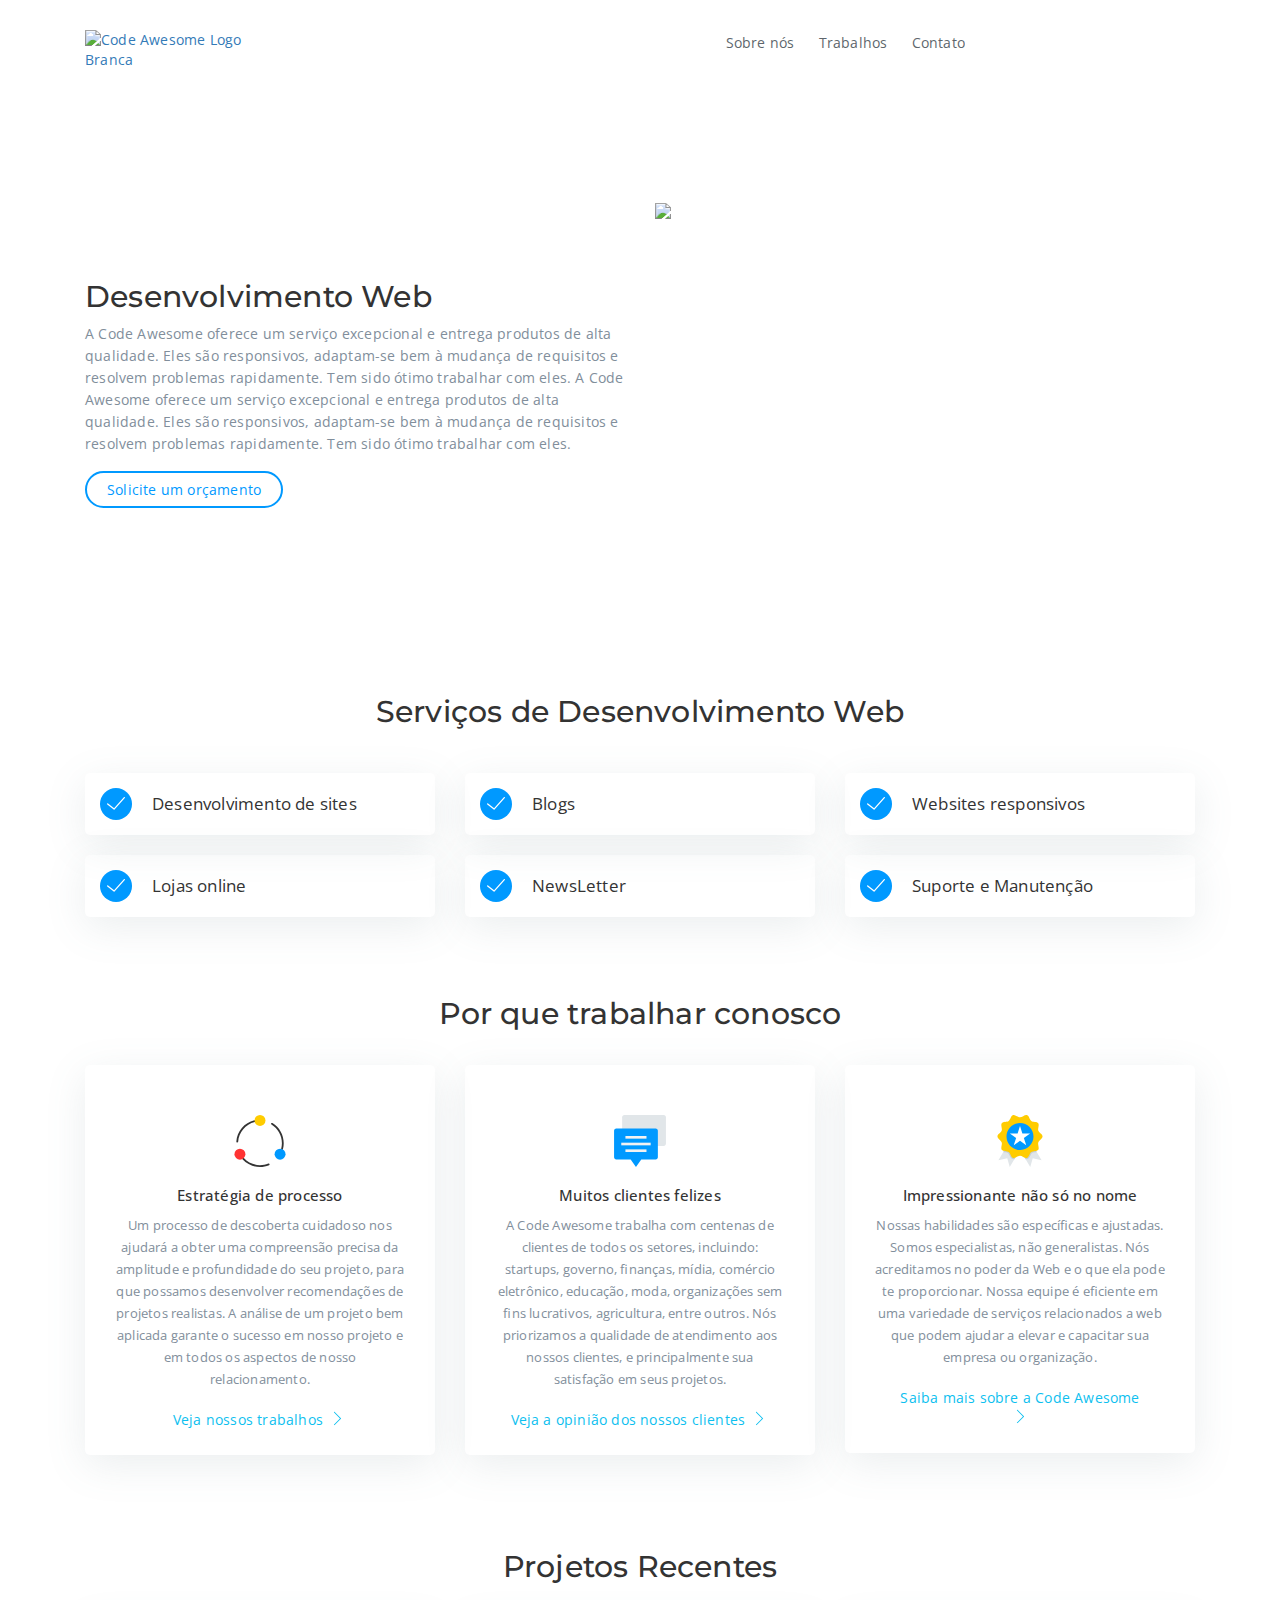
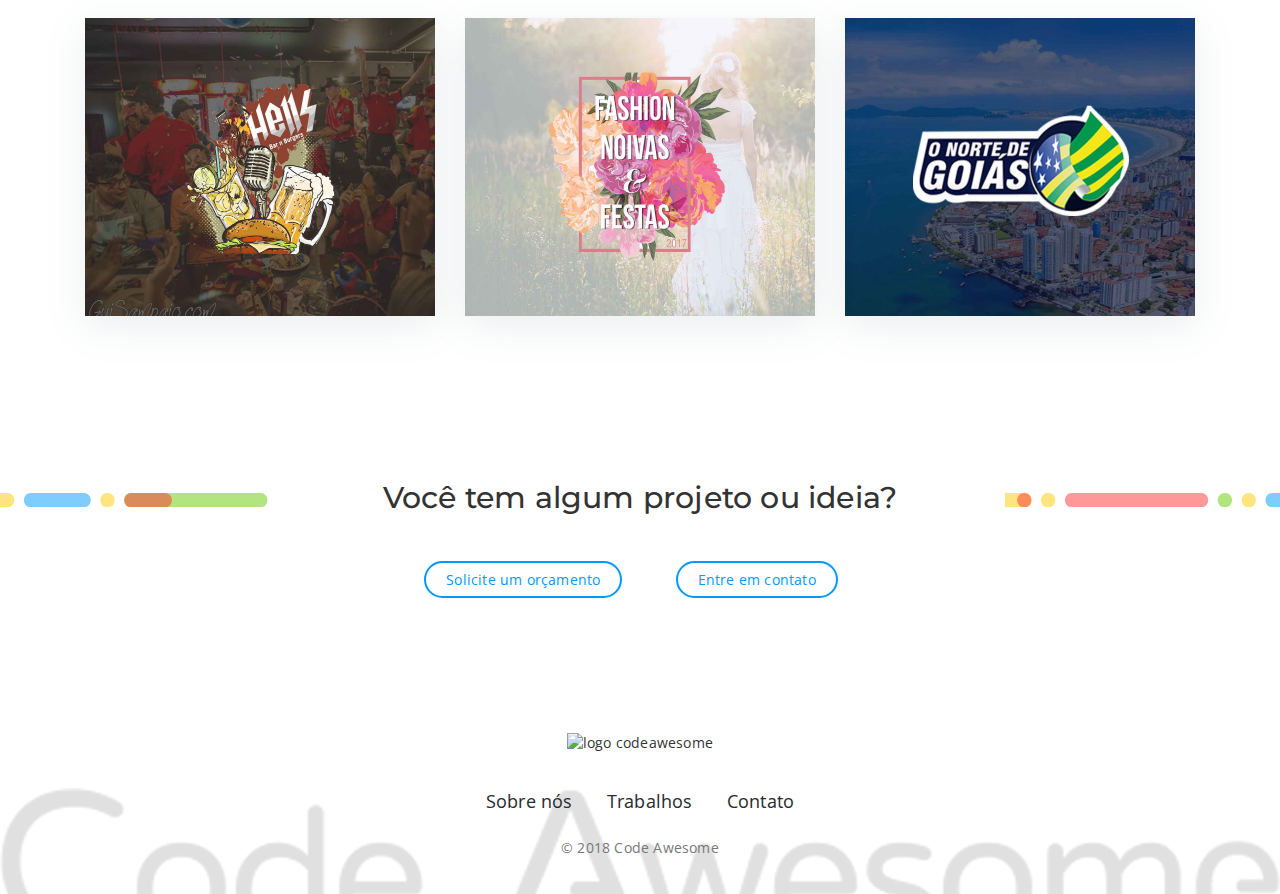
==== commit e3cc9a0d: "Adriano Nascentes" ====
--- a/desenvolvimento-web.html
+++ b/desenvolvimento-web.html
@@ -398,4 +398,12 @@
 		  logged_in_greeting="Olá, como podemos ajuda-lo?"
 		  logged_out_greeting="Olá, como podemos ajuda-lo?">
 		</div>
+		<script async src="https://www.googletagmanager.com/gtag/js?id=UA-124909051-1"></script>
+		<script>
+		  window.dataLayer = window.dataLayer || [];
+		  function gtag(){dataLayer.push(arguments);}
+		  gtag('js', new Date());
+
+		  gtag('config', 'UA-124909051-1');
+		</script>
 	</body>--- a/css/custom-css.css
+++ b/css/custom-css.css
@@ -555,7 +555,7 @@
 .item-page-flex{
   display:flex;
   align-items:center;
-  font-size:18px;
+  font-size:17px;
 }
 
 .item-page-flex > i{
@@ -658,7 +658,7 @@
 }
 
 .padding-15{
-  padding:15px 0px;
+  padding:15px 0px !important;
 }
 
 .padding-60-all{
@@ -921,6 +921,149 @@
         max-height:100% !important;
       }
 
+/*Style pagina sobre*/
+
+.code-awesome-intro-about .code-awesome-intro-about-text{
+  padding-top:35px;
+}
+
+.codeawesome-valores-text-info h2{
+  font-size:16px;
+}
+
+.codeawesome-valores-text-info h2 a{
+  font-family:'Montserrat', sans-serif;
+}
+
+.codeawesome-valores-img-info img{
+  padding-top:20px;
+  width:100%;
+}
+
+.text-right{
+  text-align:right;
+}
+
+.porque-fazemos-text div h2{
+  margin-bottom:25px;
+}
+
+#team-codeawesome{
+  display:flex;
+  align-items:center;
+  justify-content:space-around;
+  flex-direction:row;
+  flex-wrap:wrap;
+  align-content:flex-end;
+  padding-right: 0px;
+}
+
+#team-codeawesome figure {
+  width:9.5rem;
+  height:9.5rem;
+  display:block;
+  padding:0;
+  box-sizing:content-box;
+  color:black;
+}
+
+#team-codeawesome figure img {
+  -webkit-border-radius:50%;
+  -moz-border-radius:50%;  
+  border-radius:50%;
+  width:100%;
+}
+
+#team-codeawesome figure img:nth-of-type(1){
+  margin-left:15px;
+}
+
+.tooltip-team{
+  position:relative;
+}
+
+.tooltip-team::after{
+  content: '';
+  width: 100%;
+  position: absolute;
+  height: 100%;
+  background: #09f;
+  top: 0;
+  left: 0;
+  top: 0%;
+  left: 15%;
+  border-radius: 50%;
+  opacity: .5;
+  visibility: hidden;
+  opacity: 0;
+  transition: opacity .7s;
+}
+
+.tooltip-team:hover span.tooltiptext{
+  visibility:visible;
+  opacity:1;
+  transition: opacity .7s;
+}
+
+.tooltip-team:hover:after{
+  visibility:visible;
+  opacity:.4;
+  transition: opacity .7s;
+}
+
+.tooltip-team.team-blue:after{
+  background:#09f;
+}
+
+.tooltip-team.team-red:after{
+  background:#ff3333;
+}
+
+.tooltip-team.team-green:after{
+  background:#66cc00;
+}
+
+.tooltip-team.team-yellow:after{
+  background:#ffcc00;
+}
+
+.tooltip-team > span.tooltiptext{
+  position:absolute;
+  top: 113px;
+  left: -6px;
+  width: 140px;
+  text-align: center;
+  font-size: 11px;
+  padding: 13px;
+  border-radius: 10px;
+  background: #282828;
+  color: #fff;
+  font-family: 'Montserrat', sans-serif;
+  line-height: 1.5;
+  visibility:hidden;
+  opacity:0;
+  transition:opacity .7s;
+}
+
+.tooltiptext::before {
+    content: "";
+    position: absolute;
+    top: -27%;
+    left: 47%;
+    margin-left: -5px;
+    border-width: 10px;
+    border-style: solid;
+    border-color: transparent transparent #282828 transparent;
+}
+
+.tooltip-area{
+  font-weight: 700;
+  font-size: 10px;
+  display:block;
+}
+
+/*Fim Style*/
+
 
 @media (max-width: 480px){
   .codeawesome-header{
--- a/css/mobile-custom-css.css
+++ b/css/mobile-custom-css.css
@@ -282,4 +282,42 @@
     font-size: 25px;
     padding: 10px;
   }
+
+  /*Mobile page about*/
+  .code-awesome-intro-about .code-awesome-intro-about-text{
+    text-align: center;
+  }
+  
+  .code-awesome-intro-about div:nth-of-type(2) > img{
+    margin-top: 30px;
+    padding: 0px !important;
+  }
+  
+  .codeawesome-valores{
+    padding: 0px !important;
+  }
+  
+  .codeawesome-valores .codeawesome-servicos > div{
+    padding: 0px;
+    text-align: center;
+  }
+  
+  .codeawesome-porque-fazemos div.text-right{
+    text-align: center !important;
+  }
+  
+  #team-codeawesome figure img:nth-of-type(1){
+    margin: 0px !important;
+  }
+  
+  #team-codeawesome{
+    padding: 0px !important;
+    justify-content: space-around;
+  }
+  
+  .item-page-flex{
+    font-size: 11px;
+  }
+  
+  /*end style*/
 }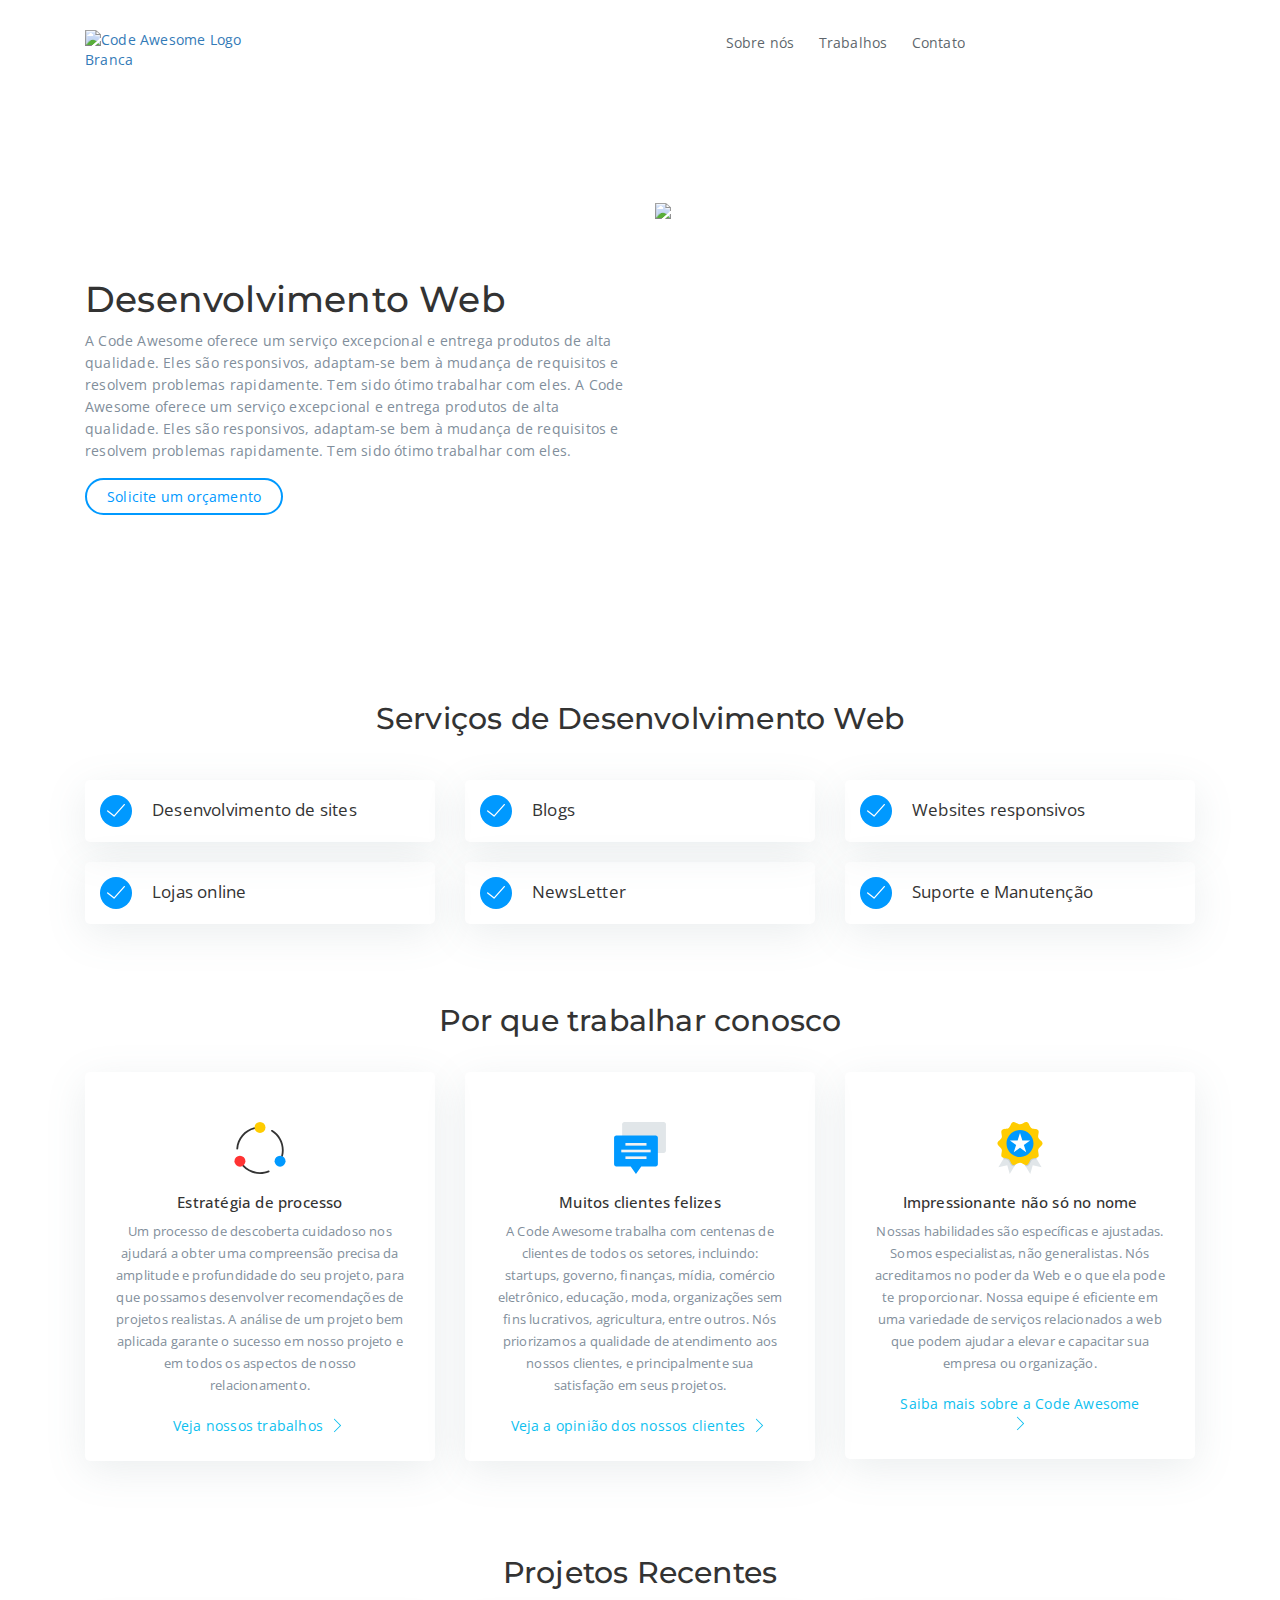
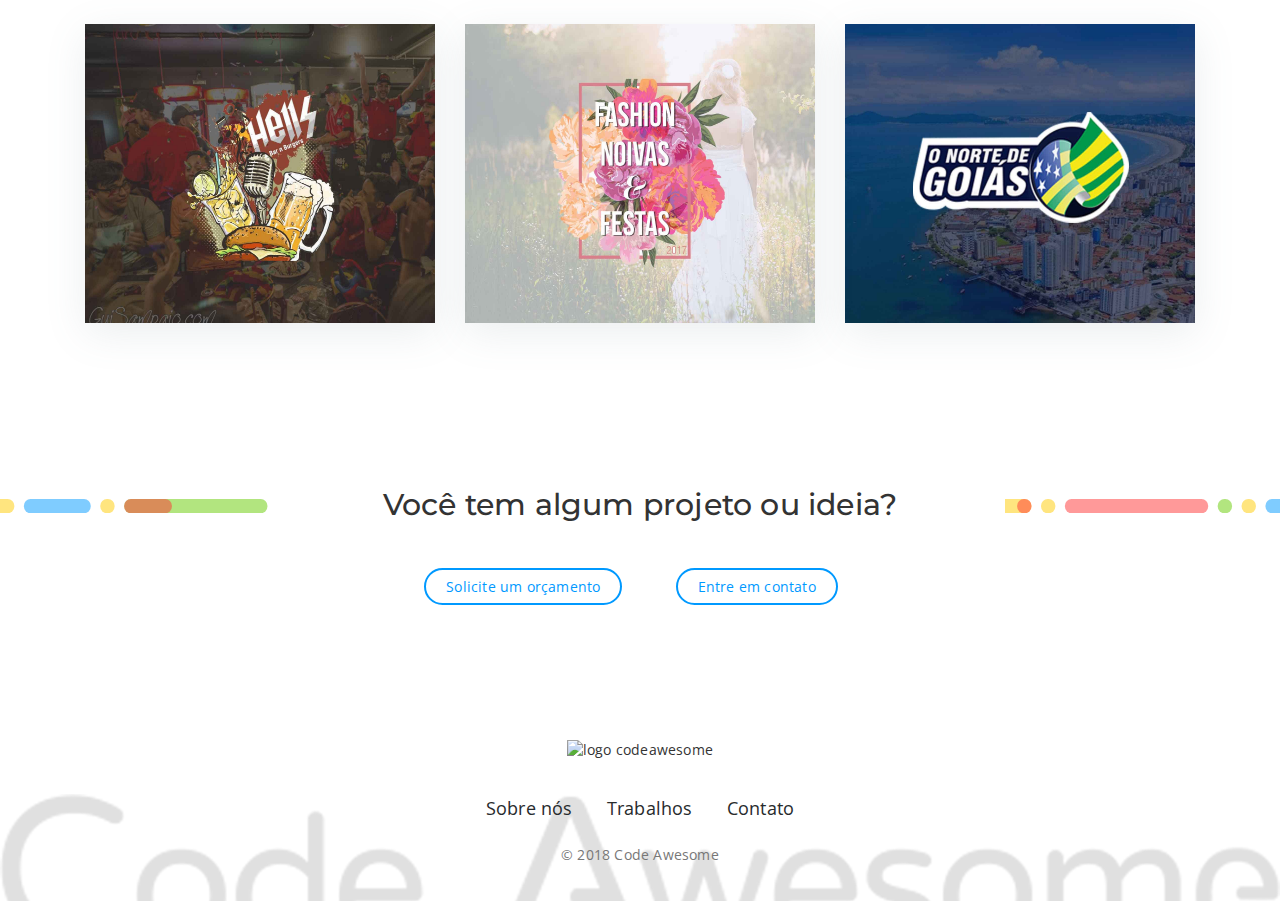
==== commit ccfd20e8: "Adriano Nascentes" ====
--- a/desenvolvimento-web.html
+++ b/desenvolvimento-web.html
@@ -3,6 +3,7 @@
 <head>
 	<meta http-equiv="Content-Type" content="text/html; charset=utf-8">
 	<meta name="viewport" content="width=device-width, initial-scale=1.0">
+	<meta name="google-site-verification" content="FRYWFg8Ab7AyOGHmH6vWa8VgKhGJC2c8TOjUUNglm-c" />
 	<link rel="shortcut icon" href="images/logo/logo-codeawesome.png" type="image/x-icon"/>
 	<!-- CSS dependencies -->
 	<link rel="stylesheet" type="text/css" href="css/bootstrap.css" />
@@ -17,7 +18,8 @@
 	<link rel="stylesheet" href="https://use.fontawesome.com/releases/v5.0.13/css/all.css" integrity="sha384-DNOHZ68U8hZfKXOrtjWvjxusGo9WQnrNx2sqG0tfsghAvtVlRW3tvkXWZh58N9jp" crossorigin="anonymous">
 	<link rel="stylesheet" href="https://maxcdn.bootstrapcdn.com/bootstrap/3.3.7/css/bootstrap.min.css">
 	<link href="https://fonts.googleapis.com/css?family=Montserrat:100,100i,200,200i,300,300i,400,400i,500,500i,600,600i,700,700i,800,800i,900,900i|Nunito:200,200i,300,300i,400,400i,600,600i,700,700i,800,800i,900,900i|Open+Sans:300,300i,400,400i,600,600i,700,700i,800,800i" rel="stylesheet"> 
-	<title>Code Awesome - Desenvolvimento Front-end</title>
+	<title>Desenvolvimento Web - Code Awesome</title>
+	<meta name="description" content="Desenvolvimento front-end e back-end, Ecommerce, Blogs, Formulários de captação de dados, Página de Evento, Websites Responvivos, Suporte e manutenção"/>
 </head>
 <body>
 	<header class="codeawesome-header">
@@ -109,7 +111,7 @@
 			<div class="row">
 				<div class="col-md-12 col-xs-12">
 					<div class="col-md-6 col-xs-12 padding-60-all">
-						<h2>Desenvolvimento Web</h2>
+						<h1>Desenvolvimento Web</h1>
 						<p>A Code Awesome oferece um serviço excepcional e entrega produtos de alta qualidade. Eles são responsivos, adaptam-se bem à mudança de requisitos e resolvem problemas rapidamente. Tem sido ótimo trabalhar com eles. A Code Awesome oferece um serviço excepcional e entrega produtos de alta qualidade. Eles são responsivos, adaptam-se bem à mudança de requisitos e resolvem problemas rapidamente. Tem sido ótimo trabalhar com eles.</p>
 						<div class="col-md-12 col-xs-12" style="padding: 15px 0px;">
 							<a class="button blueButton">Solicite um orçamento</a>
--- a/css/custom-css.css
+++ b/css/custom-css.css
@@ -1064,6 +1064,85 @@
 
 /*Fim Style*/
 
+/*Style page clientes*/
+.thumbnail{
+  position:relative;
+  padding:0px !important;
+  border:none !important;
+}
+
+.thumbnail:hover .caption{
+  visibility:visible;
+  opacity:1;
+}
+
+.caption{
+  opacity:0;
+  transition: all .5s ease;
+  visibility:hidden;
+  position: absolute;
+  top: 0;
+  text-align: center;
+  padding: 25px !important;
+  display: flex;
+  flex-direction: column;
+  align-items: center;
+  justify-content: center;
+  align-content: center;
+  width: 100%;
+  height: 100%;
+  left: 0;
+  color: #fff !important;
+}
+
+.caption > p{
+  color:#fff;
+}
+
+.caption-link{
+  padding: 5px 25px;
+  border-radius: 40px;
+  background: #fff;
+}
+
+.captionBlue{
+  background: rgba(0, 153, 255, .7);
+}
+
+.captionBlue > a.caption-link{
+  color: rgba(0, 153, 255, 1);
+}
+
+.captionRed{
+  background: rgba(255, 51, 51, .7);
+}
+
+.captionRed > a.caption-link{
+  color: rgba(255, 51, 51, 1);
+}
+
+.captionGreen{
+  background: rgba(102, 204, 0, .7);
+}
+
+.captionGreen > a.caption-link{
+  color:rgba(102, 204, 0, 1);
+}
+
+.captionYellow{
+  background: rgba(255, 204, 0, .7);
+}
+
+.captionYellow > a.caption-link{
+  color:rgba(255, 204, 0, 1);
+}
+
+.caption-ano{
+  font-weight:bolder;
+}
+
+/*Fim Style*/
+
 
 @media (max-width: 480px){
   .codeawesome-header{
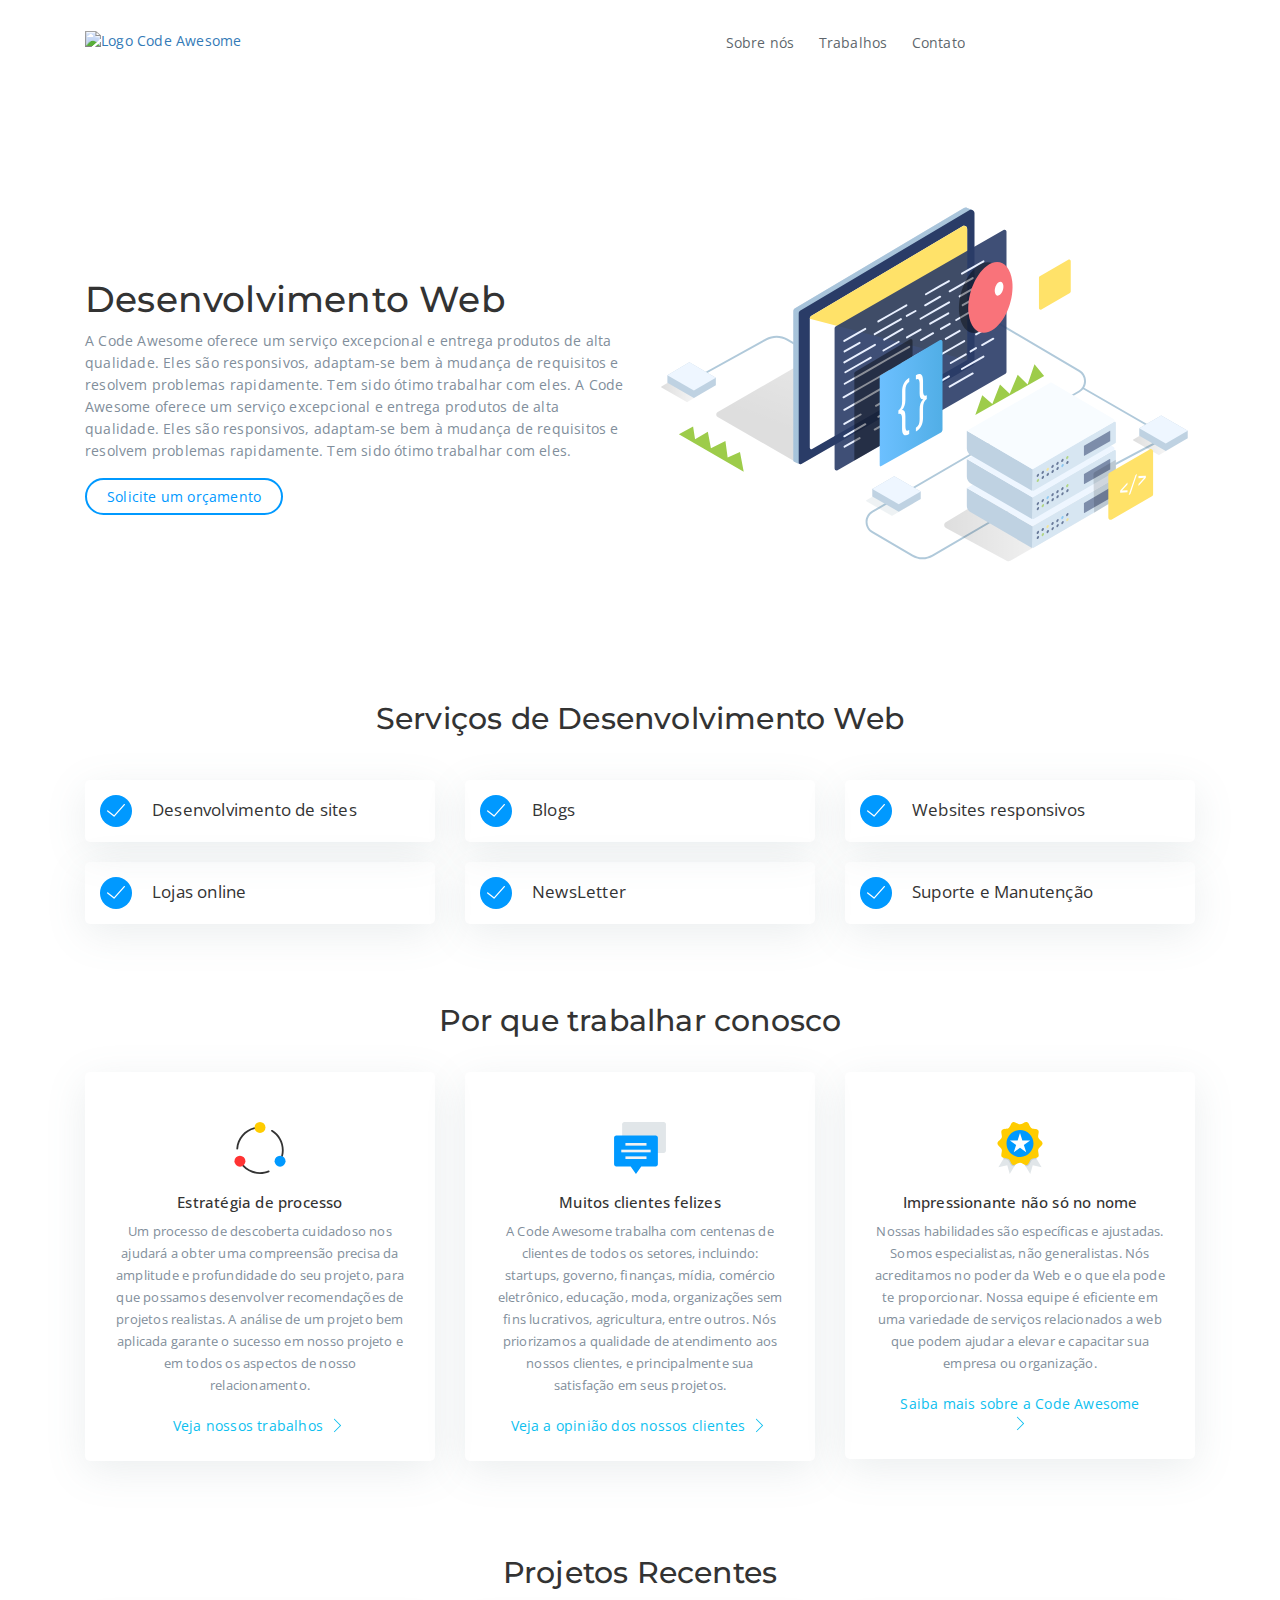
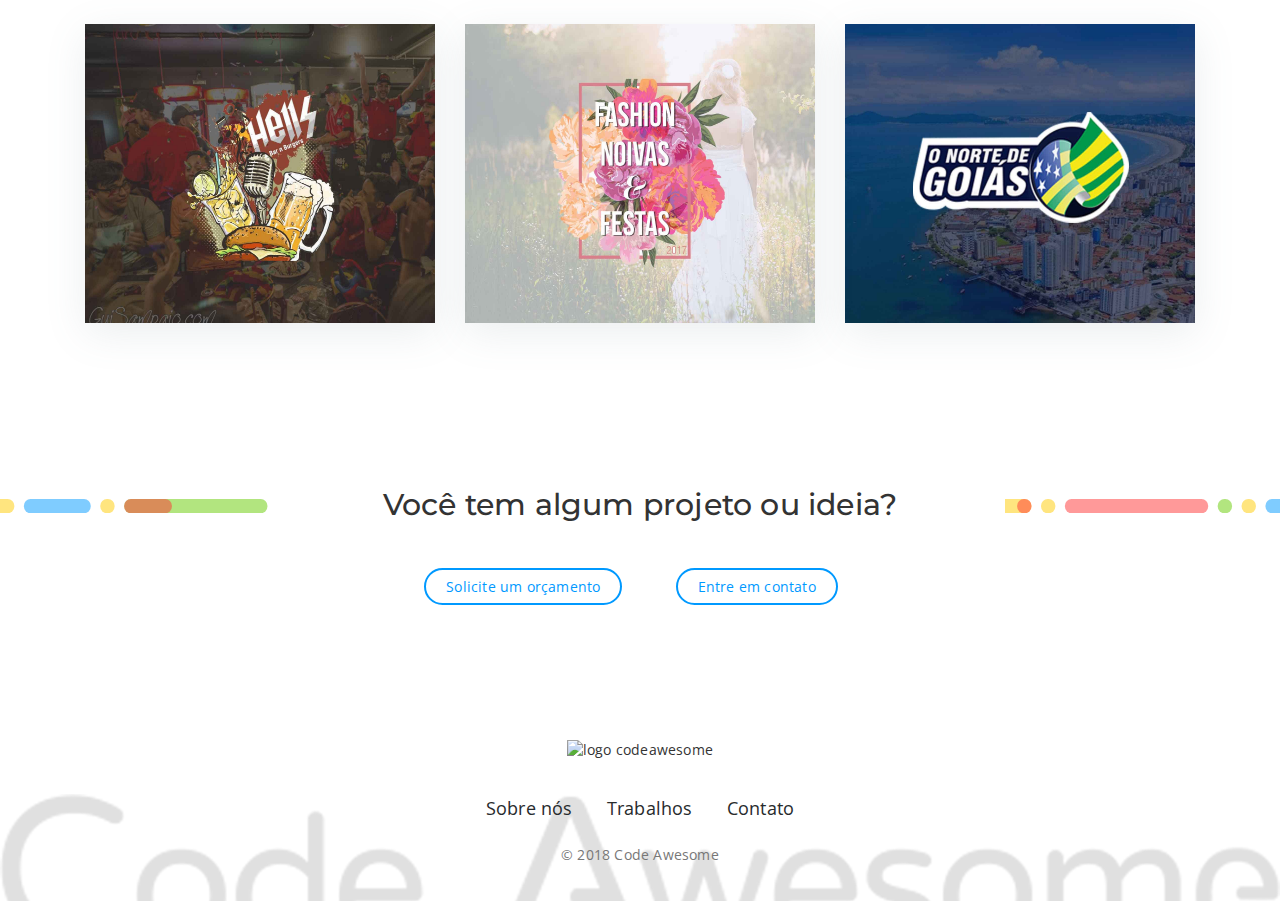
==== commit a8b49bdc: "Adriano Nascentes" ====
--- a/desenvolvimento-web.html
+++ b/desenvolvimento-web.html
@@ -28,7 +28,7 @@
 	      <div class="col-md-12 col-xs-12">
 	        <div class="col-md-2 col-xs-12 codeawesome-logo">
 	          <a href="https://codeawesomebr.github.io/">
-	            <img src="https://image.ibb.co/jSWgPH/logo_codeawesome.png" alt="Code Awesome Logo Branca"/>
+	            <img src="https://image.ibb.co/jSWgPH/logo_codeawesome.png" alt="Logo Code Awesome"/>
 	          </a>
 	        </div>
 	        <div class="col-md-8 col-xs-12 main-menu-codeawesome">
@@ -63,7 +63,7 @@
       <section class="menu__body">
         <div class="menu__header">
         <!--Logo do menu mobile-->
-        <span class="logo-menu-mobile"><img src="https://image.ibb.co/jSWgPH/logo_codeawesome.png" alt="logo_icode" border="0"></span>
+        <span class="logo-menu-mobile"><img src="https://image.ibb.co/jSWgPH/logo_codeawesome.png" alt="Logo Code Awesome Mobile" border="0"></span>
 
         <!--Botão de fechar menu-->
         <button title="Close" class="close">
@@ -118,7 +118,7 @@
 						</div>
 					</div>
 					<div class="col-md-6 col-xs-12">
-						<img src="https://www.creatio.com.au/static/images/img/work-websites.svg"/>
+						<img src="images/svg/desenvolvimento-web-ilustracao.svg" alt="Ilustração Desenvolvimento Web"/>
 					</div>
 				</div>
 			</div>
@@ -201,7 +201,7 @@
 						<h2 class="padding-25">Por que trabalhar conosco</h2>
 						<div class="col-md-4 col-xs-12">
 							<div class="item-motivos">
-								<img src="images/svg/icone-motivos-01.svg">
+								<img src="images/svg/icone-estrategia-de-processos.svg" alt="Estratégia de processo icone">
 								<h3>Estratégia de processo</h3>
 								<p>Um processo de descoberta cuidadoso nos ajudará a obter uma compreensão precisa da amplitude e profundidade do seu projeto, para que possamos desenvolver recomendações de projetos realistas. A análise de um projeto bem aplicada garante o sucesso em nosso projeto e em todos os aspectos de nosso relacionamento.</p>
 								<a>
@@ -212,7 +212,7 @@
 						</div>
 						<div class="col-md-4 col-xs-12">
 							<div class="item-motivos">
-								<img src="images/svg/icone-motivos-02.svg">
+								<img src="images/svg/icone-feedback-clientes.svg" alt="Feedback dos nossos cliente icone">
 								<h3>Muitos clientes felizes</h3>
 								<p>A Code Awesome trabalha com centenas de clientes de todos os setores, incluindo: startups, governo, finanças, mídia, comércio eletrônico, educação, moda, organizações sem fins lucrativos, agricultura, entre outros. Nós priorizamos a qualidade de atendimento aos nossos clientes, e principalmente sua satisfação em seus projetos.</p>
 								<a>
@@ -223,7 +223,7 @@
 						</div>
 						<div class="col-md-4 col-xs-12">
 							<div class="item-motivos">
-								<img src="images/svg/icone-motivos-03.svg">
+								<img src="images/svg/icone-credibilidade-em-servico.svg" alt="Credibilidade em serviço icone">
 								<h3>Impressionante não só no nome</h3>
 								<p>Nossas habilidades são específicas e ajustadas. Somos especialistas, não generalistas. Nós acreditamos no poder da Web e o que ela pode te proporcionar. Nossa equipe é eficiente em uma variedade de serviços relacionados a web que podem ajudar a elevar e capacitar sua empresa ou organização.</p>
 								<a>
@@ -243,7 +243,7 @@
 						<h2 class="padding-25">Projetos Recentes</h2>
 						<div class="col-md-4 col-xs-12">
 							<a href="#" class="info-project">
-								<img src="images/clientes/hellsbarnburguers.jpg"/>
+								<img src="images/clientes/hellsbarnburguers.jpg" alt="Cliente Hells Bar N Burgers Code Awesome"/>
 								<div class="project-legend">
 									<h3>Hells Bar N Burgers</h3>
 									<p>A Code Awesome oferece um serviço excepcional e entrega produtos de alta qualidade. Eles são responsivos, adaptam-se bem à mudança de requisitos e resolvem problemas rapidamente</p>
@@ -252,7 +252,7 @@
 						</div>
 						<div class="col-md-4 col-xs-12">
 							<a href="#" class="info-project">
-								<img src="images/clientes/fashionnoivasefestas.jpg"/>
+								<img src="images/clientes/fashionnoivasefestas.jpg" alt="Cliente Fashion Noivas & Festas Code Awesome"/>
 								<div class="project-legend">
 									<h3>Fashion Noivas</h3>
 									<p>A Code Awesome oferece um serviço excepcional e entrega produtos de alta qualidade. Eles são responsivos, adaptam-se bem à mudança de requisitos e resolvem problemas rapidamente</p>
@@ -261,7 +261,7 @@
 						</div>
 						<div class="col-md-4 col-xs-12">
 							<a href="#" class="info-project">
-								<img src="images/clientes/onortedegoias.jpg"/>
+								<img src="images/clientes/onortedegoias.jpg" alt="Cliente O Norte de Goais Code Awesome"/>
 								<div class="project-legend">
 									<h3>O Norte de Goias</h3>
 									<p>A Code Awesome oferece um serviço excepcional e entrega produtos de alta qualidade. Eles são responsivos, adaptam-se bem à mudança de requisitos e resolvem problemas rapidamente</p>
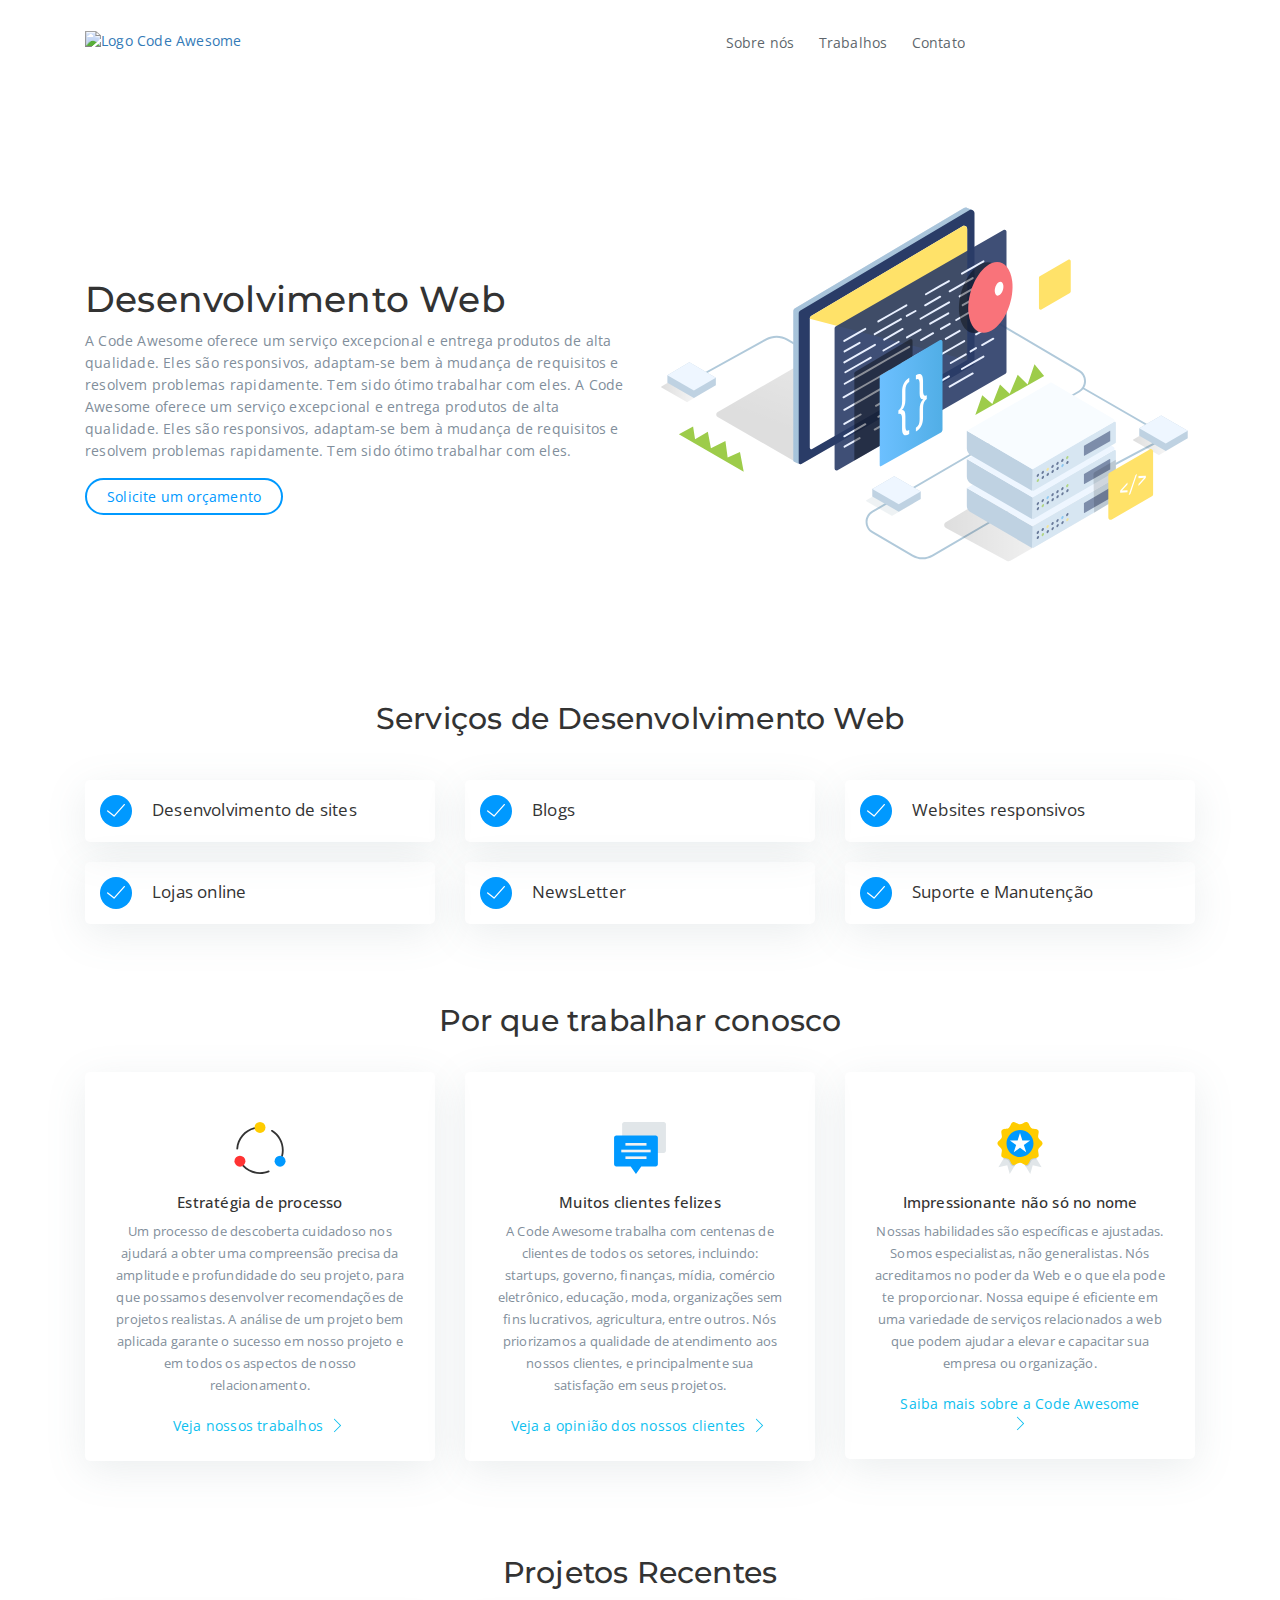
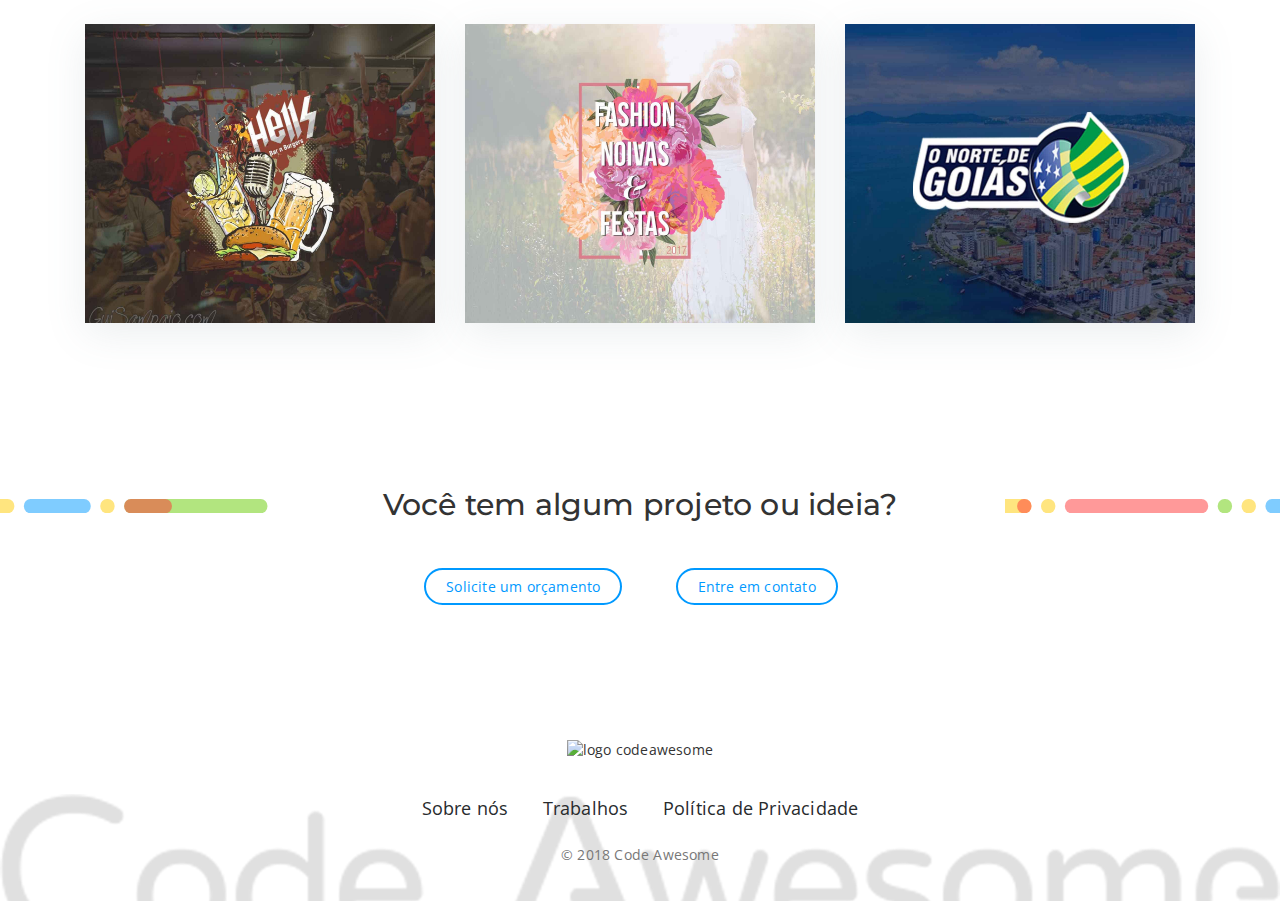
==== commit b6b5eb81: "Adriano Nascentes" ====
--- a/desenvolvimento-web.html
+++ b/desenvolvimento-web.html
@@ -20,6 +20,7 @@
 	<link href="https://fonts.googleapis.com/css?family=Montserrat:100,100i,200,200i,300,300i,400,400i,500,500i,600,600i,700,700i,800,800i,900,900i|Nunito:200,200i,300,300i,400,400i,600,600i,700,700i,800,800i,900,900i|Open+Sans:300,300i,400,400i,600,600i,700,700i,800,800i" rel="stylesheet"> 
 	<title>Desenvolvimento Web - Code Awesome</title>
 	<meta name="description" content="Desenvolvimento front-end e back-end, Ecommerce, Blogs, Formulários de captação de dados, Página de Evento, Websites Responvivos, Suporte e manutenção"/>
+	<script src="https://ajax.googleapis.com/ajax/libs/jquery/3.3.1/jquery.min.js"></script>
 </head>
 <body>
 	<header class="codeawesome-header">
@@ -33,8 +34,8 @@
 	        </div>
 	        <div class="col-md-8 col-xs-12 main-menu-codeawesome">
 	          <ul class="main-menu">
-	            <li><a href="#">Sobre nós</a></li>
-	            <li><a href="#">Trabalhos</a></li>
+	            <li><a href="https://codeawesomebr.github.io/sobre.html">Sobre nós</a></li>
+	            <li><a href="https://codeawesomebr.github.io/trabalhos.html">Trabalhos</a></li>
 	            <li class="submenu-tooltip">
                 <span class="contact-text">Contato</span>
                   <div class="tooltip-content">
@@ -73,7 +74,7 @@
 
         <!--Itens do menu mobile-->
         <div class="menu__links">
-          <a href="#0">Sobre nós</a>
+          <a href="https://codeawesomebr.github.io/sobre.html">Sobre nós</a>
           <a href="#0">Trabalhos</a>
           <a href="#0">Serviços</a>
           <a href="#0">Política de Privacidade</a>
@@ -338,7 +339,7 @@
 							<div class="col-md-12 col-xs-12 padding-25">
 								<div class="col-md-2 col-xs-12"></div>
 								<div class="col-md-4 col-xs-12">
-									<p><a class="button blueButton" target="_blank" href="https://dribbble.com/smartie">Solicite um orçamento</a></p>
+									<p><a class="button blueButton solicita-orcamento-show" target="_blank" href="#">Solicite um orçamento</a></p>
 								</div>
 								<div class="col-md-4 col-xs-12">
 									<p><a class="button blueButton" target="_blank" href="https://dribbble.com/smartie">Entre em contato</a></p>
@@ -359,9 +360,9 @@
 					</div>
 					<div class="col-md-12 col-xs-12">
 						<ul>
-							<li><a href="#">Sobre nós</a></li>
-							<li><a href="#">Trabalhos</a></li>
-							<li><a href="#">Contato</a></li>
+							<li><a href="https://codeawesomebr.github.io/sobre.html">Sobre nós</a></li>
+							<li><a href="https://codeawesomebr.github.io/trabalhos.html">Trabalhos</a></li>
+							<li><a href="#">Política de Privacidade</a></li>
 						</ul>
 						<p class="footer-copyright">© 2018 Code Awesome</p>
 					</div>
@@ -379,6 +380,11 @@
 	    <script src="https://swc.cdn.skype.com/sdk/v1/sdk.min.js"></script>
 	    <script src="codeawesomebr.github.io/js/script.js"></script>
 	    <script src="js/facebook-custom-chat.js"></script>
+
+	    <!--Código email solicite um orçamento-->
+		<div class="elfsight-app-5ceb85e3-238d-4073-9f6e-9f9912bee11f"></div>
+		<script src="js/e-mail-contato-orcamento.js"></script>
+		<!--End Code-->
     
 
 	    <!--Incluindo o chat do facebook-->
--- a/css/custom-css.css
+++ b/css/custom-css.css
@@ -487,6 +487,7 @@
 
 .item-depoimento > .media > .media-body span{
   color: #818e9b;
+  line-height: 1.2;
 }
 
 .item-depoimento > .media > .media-left img{
@@ -1144,6 +1145,13 @@
 /*Fim Style*/
 
 
+/*Style Formulário solicite um orçamento*/
+
+.eapps-contact-form-field-label, .eapps-contact-form-field-input-text::-moz-placeholder, .eapps-contact-form-field-input-textarea::-moz-placeholder, .eapps-contact-form-field-input-text{
+  font-weight: 500 !important;
+}
+
+
 @media (max-width: 480px){
   .codeawesome-header{
     display: none;
@@ -1186,10 +1194,6 @@
     padding: 0px !important;
   }
   
-  .desenho-fundo-depoimentos{
-    top:73px;
-  }
-  
   .outros-clientes-logos{
     display: none;
   }
